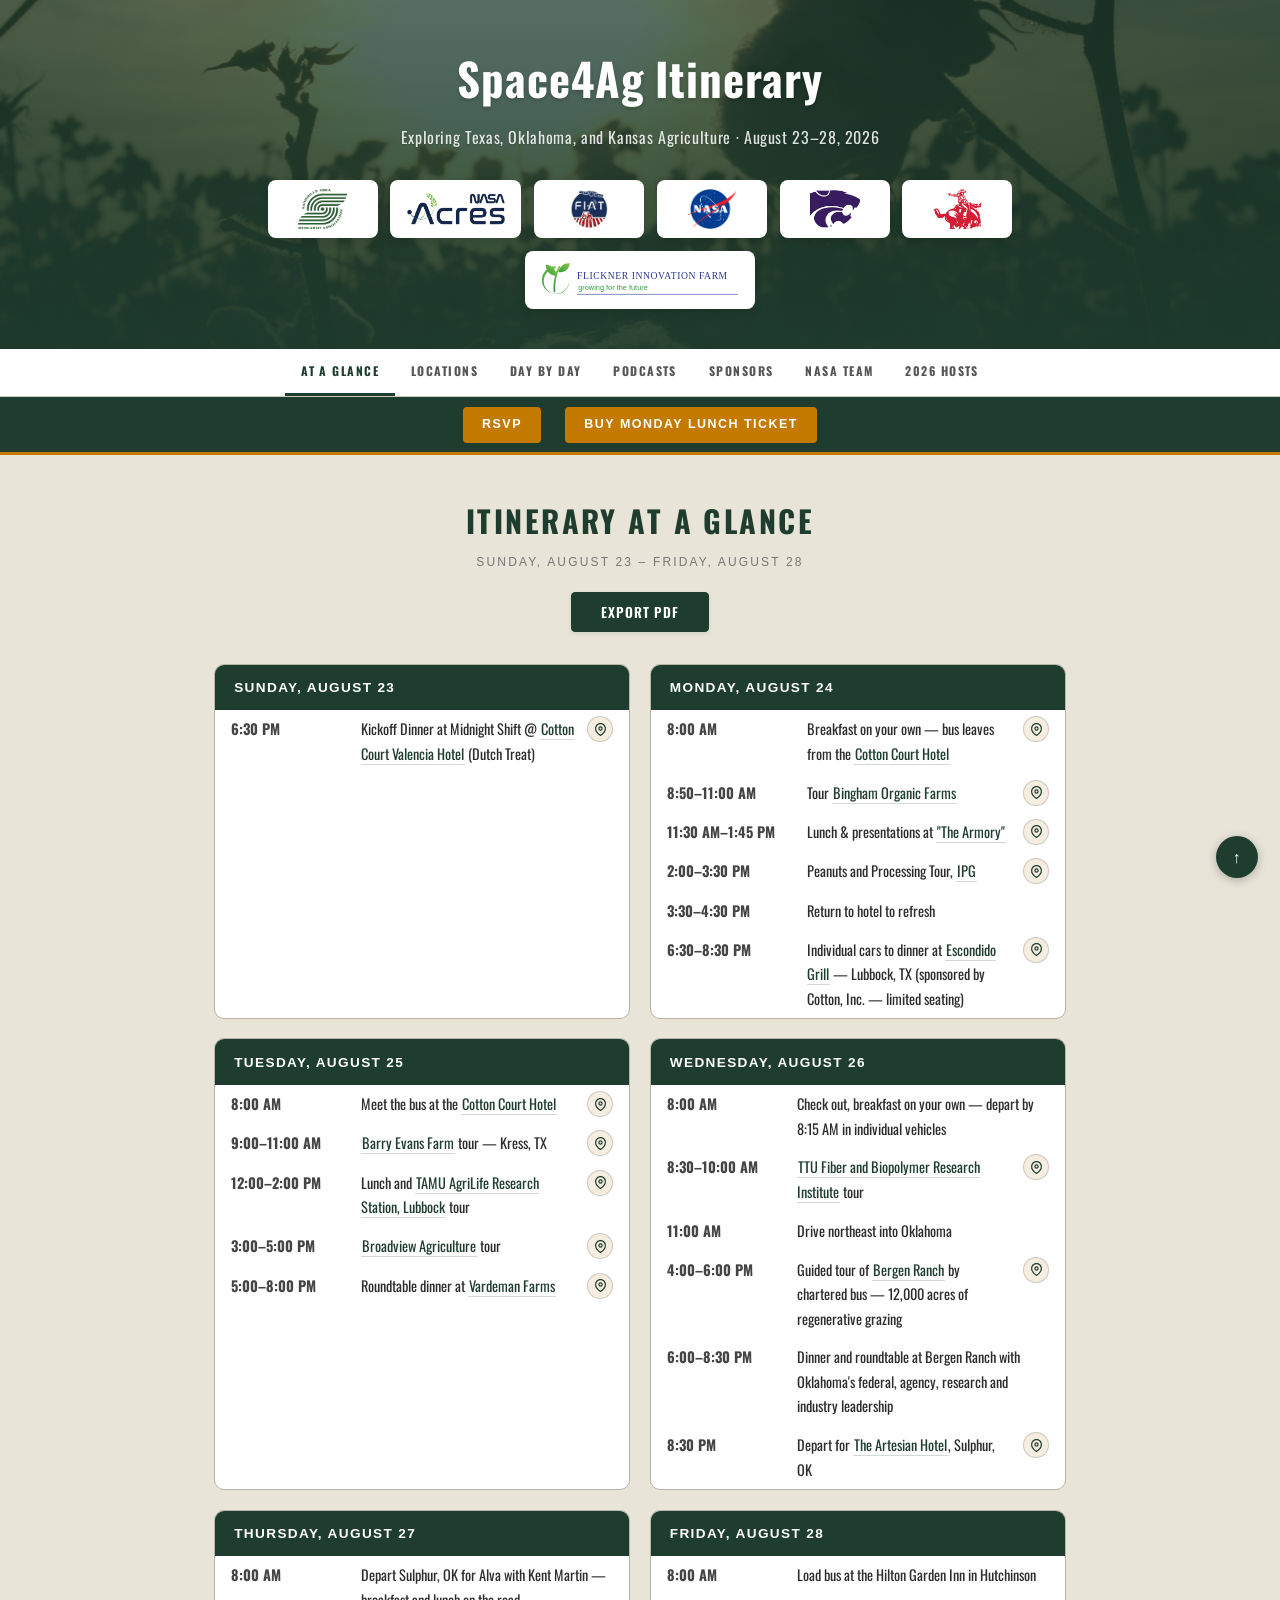
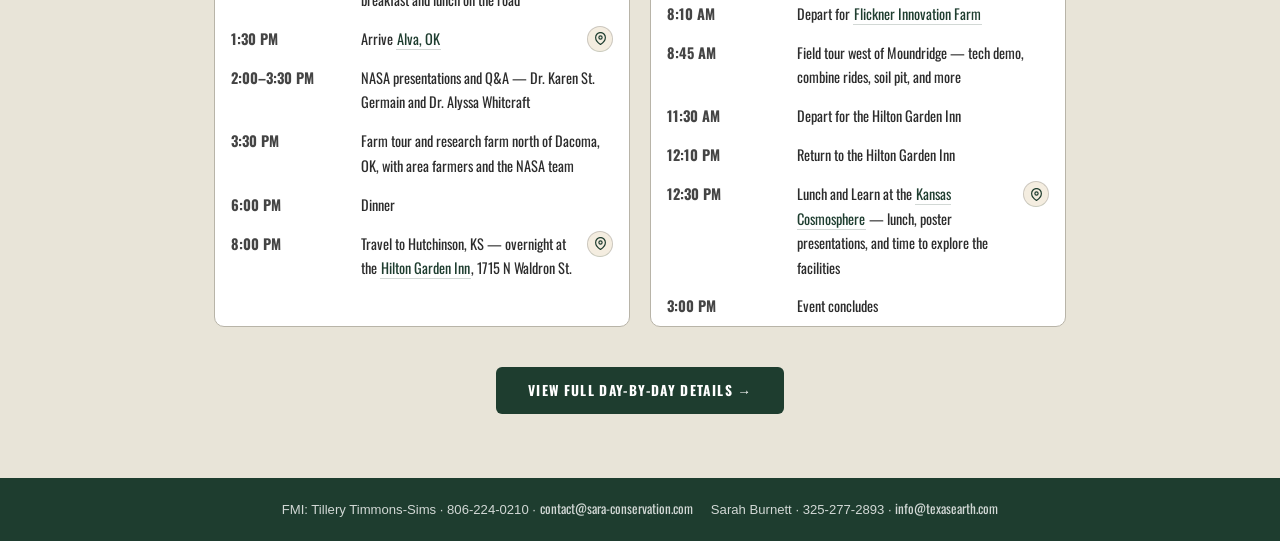
==== index.html @ c108e93b "commit" ====
<!DOCTYPE html>
<html lang="en">

<head>
  <meta charset="UTF-8" />
  <meta name="viewport" content="width=device-width, initial-scale=1.0" />
  <title>Space4Ag Itinerary — At a Glance</title>
  <meta name="description"
    content="Space4Ag Tour itinerary: exploring Texas, Oklahoma, and Kansas agriculture, August 23–28, 2026." />
  <link rel="stylesheet" href="styles.css" />
  <link rel="icon" type="image/png" href="images/sara_logo2.png" />
</head>

<body>

  <!-- ── Hero ── -->
  <header class="hero">
    <div class="hero-bg" style="background-image: url('images/cotton.jpg');"></div>
    <div class="hero-overlay"></div>
    <div class="hero-content">
      <h1>Space4Ag Itinerary</h1>
      <p class="subtitle">Exploring Texas, Oklahoma, and Kansas Agriculture &middot; August 23–28, 2026</p>


      <div class="hero-logos">
        <a href="https://www.sara-conservation.com/" target="_blank" rel="noopener" class="logo-box">
          <img src="images/image (1).jpeg" alt="SARA logo" />
        </a>
        <a href="https://nasaacres.org/" target="_blank" rel="noopener" class="logo-box">
          <img src="images/image.png" alt="NASA Acres logo" />
        </a>
        <a href="https://www.fiatag.org/" target="_blank" rel="noopener" class="logo-box">
          <img src="images/image (1).png" alt="FIAT logo" />
        </a>
        <a href="https://www.nasa.gov/" target="_blank" rel="noopener" class="logo-box">
          <img src="images/image.jpeg" alt="NASA logo" />
        </a>
        <a href="https://www.k-state.edu/" target="_blank" rel="noopener" class="logo-box">
          <img src="images/image (3).png" alt="Kansas State Wildcats logo" />
        </a>
        <a href="https://okstate.edu/" target="_blank" rel="noopener" class="logo-box">
          <img src="images/image (2).png" alt="Oklahoma State University logo" />
        </a>
        <a href="https://flicknerinnovationfarm.com/" target="_blank" rel="noopener" class="logo-box"
          style="max-width:230px;">
          <img src="images/image.svg" alt="Flickner Innovation Farm — growing for the future" />
        </a>
      </div>
    </div>
  </header>

  <!-- ── Nav ── -->
  <nav class="site-nav" id="top">
    <ul>
      <li><a href="index.html" class="active">At a Glance</a></li>
      <li><a href="locations.html">Locations</a></li>
      <li><a href="days.html">Day by Day</a></li>
      <li><a href="podcasts.html">Podcasts</a></li>
      <li><a href="sponsors.html">Sponsors</a></li>
      <li><a href="nasa-team.html">NASA Team</a></li>
      <li><a href="hosts.html">2026 Hosts</a></li>
    </ul>
  </nav>

  <!-- ── Action Bar ── -->
  <div class="action-bar">
    <a href="https://docs.google.com/forms/d/e/1FAIpQLSe5itWmT0LQndg-N52-pvVv6DXgyEpdDwo-rx11z_T50AZPBA/viewform" target="_blank" rel="noopener">RSVP</a>
    <a href="https://www.eventbrite.com/e/nasa-space4ag-ticket-for-lunch-tickets-1996177941960?aff=oddtdtcreator" target="_blank" rel="noopener">Buy Monday Lunch Ticket</a>
  </div>

  <!-- ── Main ── -->
  <main class="page-content">
    <div class="section-header">
      <h2>Itinerary at a Glance</h2>
      <p class="sub">Sunday, August 23 – Friday, August 28</p>
      <button class="pdf-btn">Export PDF</button>
    </div>
    <div id="print-view" aria-hidden="true"></div>
    <div class="glance-grid">

      <!-- Sunday -->
      <div class="day-card">
        <div class="day-header">Sunday, August 23</div>
        <table>
          <tr>
            <td>6:30 PM</td>
            <td>Kickoff Dinner at Midnight Shift @ <a
                href="https://maps.google.com/?q=Cotton+Court+Valencia+Hotel+Lubbock+TX" target="_blank"
                rel="noopener">Cotton Court Valencia Hotel</a> (Dutch Treat)</td>
          </tr>
        </table>
      </div>

      <!-- Monday -->
      <div class="day-card">
        <div class="day-header">Monday, August 24</div>
        <table>
          <tr>
            <td>8:00 AM</td>
            <td>Breakfast on your own — bus leaves from the <a
                href="https://maps.google.com/?q=Cotton+Court+Hotel+Lubbock+TX" target="_blank" rel="noopener">Cotton
                Court Hotel</a></td>
          </tr>
          <tr>
            <td>8:50–11:00 AM</td>
            <td>Tour <a href="https://maps.google.com/?q=645+FM-303+Meadow+TX+79345" target="_blank"
                rel="noopener">Bingham Organic Farms</a></td>
          </tr>
          <tr>
            <td>11:30 AM–1:45 PM</td>
            <td>Lunch &amp; presentations at <a href="https://maps.google.com/?q=101+Webb+Street+Brownfield+TX+79316"
                target="_blank" rel="noopener">"The Armory"</a></td>
          </tr>
          <tr>
            <td>2:00–3:30 PM</td>
            <td>Peanuts and Processing Tour, <a href="https://maps.google.com/?q=1995+County+Rd+290+Brownfield+TX+79316"
                target="_blank" rel="noopener">IPG</a></td>
          </tr>
          <tr>
            <td>3:30–4:30 PM</td>
            <td>Return to hotel to refresh</td>
          </tr>
          <tr>
            <td>6:30–8:30 PM</td>
            <td>Individual cars to dinner at <a
                href="https://maps.google.com/?q=Escondido+Grill+701+Regis+St+Lubbock+TX+79403" target="_blank"
                rel="noopener">Escondido Grill</a> — Lubbock, TX (sponsored by Cotton, Inc. — limited seating)</td>
          </tr>
        </table>
      </div>

      <!-- Tuesday -->
      <div class="day-card">
        <div class="day-header">Tuesday, August 25</div>
        <table>
          <tr>
            <td>8:00 AM</td>
            <td>Meet the bus at the <a href="https://maps.google.com/?q=Cotton+Court+Hotel+Lubbock+TX" target="_blank"
                rel="noopener">Cotton Court Hotel</a></td>
          </tr>
          <tr>
            <td>9:00–11:00 AM</td>
            <td><a href="https://maps.google.com/?q=7187+FM+145+Kress+TX+79052" target="_blank" rel="noopener">Barry
                Evans Farm</a> tour — Kress, TX</td>
          </tr>
          <tr>
            <td>12:00–2:00 PM</td>
            <td>Lunch and <a href="https://maps.google.com/?q=1102+East+FM+1294+Lubbock+TX" target="_blank"
                rel="noopener">TAMU AgriLife Research Station, Lubbock</a> tour</td>
          </tr>
          <tr>
            <td>3:00–5:00 PM</td>
            <td><a href="https://maps.google.com/?q=502+County+Road+L+Lamesa+TX+79331" target="_blank"
                rel="noopener">Broadview Agriculture</a> tour</td>
          </tr>
          <tr>
            <td>5:00–8:00 PM</td>
            <td>Roundtable dinner at <a href="https://maps.google.com/?q=3520+E+Woodrow+Road+Slaton+TX+79364"
                target="_blank" rel="noopener">Vardeman Farms</a></td>
          </tr>
        </table>
      </div>

      <!-- Wednesday -->
      <div class="day-card">
        <div class="day-header">Wednesday, August 26</div>
        <table>
          <tr>
            <td>8:00 AM</td>
            <td>Check out, breakfast on your own — depart by 8:15 AM in individual vehicles</td>
          </tr>
          <tr>
            <td>8:30–10:00 AM</td>
            <td><a href="https://maps.google.com/?q=1001+E+Texas+289+Loop+Frontage+Lubbock+TX+79403" target="_blank"
                rel="noopener">TTU Fiber and Biopolymer Research Institute</a> tour</td>
          </tr>
          <tr>
            <td>11:00 AM</td>
            <td>Drive northeast into Oklahoma</td>
          </tr>
          <tr>
            <td>4:00–6:00 PM</td>
            <td>Guided tour of <a href="https://maps.google.com/?q=Bergen+Ranch+Sulphur+Oklahoma" target="_blank"
                rel="noopener">Bergen Ranch</a> by chartered bus — 12,000 acres of regenerative grazing</td>
          </tr>
          <tr>
            <td>6:00–8:30 PM</td>
            <td>Dinner and roundtable at Bergen Ranch with Oklahoma's federal, agency, research and industry
              leadership</td>
          </tr>
          <tr>
            <td>8:30 PM</td>
            <td>Depart for <a href="https://maps.google.com/?q=1001+W+1st+St+Sulphur+OK+73086" target="_blank"
                rel="noopener">The Artesian Hotel</a>, Sulphur, OK</td>
          </tr>
        </table>
      </div>

      <!-- Thursday -->
      <div class="day-card">
        <div class="day-header">Thursday, August 27</div>
        <table>
          <tr>
            <td>8:00 AM</td>
            <td>Depart Sulphur, OK for Alva with Kent Martin — breakfast and lunch on the road</td>
          </tr>
          <tr>
            <td>1:30 PM</td>
            <td>Arrive <a href="https://maps.google.com/?q=Alva+OK" target="_blank" rel="noopener">Alva, OK</a></td>
          </tr>
          <tr>
            <td>2:00–3:30 PM</td>
            <td>NASA presentations and Q&A — Dr. Karen St. Germain and Dr. Alyssa Whitcraft</td>
          </tr>
          <tr>
            <td>3:30 PM</td>
            <td>Farm tour and research farm north of Dacoma, OK, with area farmers and the NASA team</td>
          </tr>
          <tr>
            <td>6:00 PM</td>
            <td>Dinner</td>
          </tr>
          <tr>
            <td>8:00 PM</td>
            <td>Travel to Hutchinson, KS — overnight at the <a
                href="https://maps.google.com/?q=1715+N+Waldron+Street+Hutchinson+Kansas+67502" target="_blank"
                rel="noopener">Hilton Garden Inn</a>, 1715 N Waldron St.</td>
          </tr>
        </table>
      </div>

      <!-- Friday -->
      <div class="day-card">
        <div class="day-header">Friday, August 28</div>
        <table>
          <tr>
            <td>8:00 AM</td>
            <td>Load bus at the Hilton Garden Inn in Hutchinson</td>
          </tr>
          <tr>
            <td>8:10 AM</td>
            <td>Depart for <a href="https://www.kcare.k-state.edu/water/flickner/" target="_blank"
                rel="noopener">Flickner Innovation Farm</a></td>
          </tr>
          <tr>
            <td>8:45 AM</td>
            <td>Field tour west of Moundridge — tech demo, combine rides, soil pit, and more</td>
          </tr>
          <tr>
            <td>11:30 AM</td>
            <td>Depart for the Hilton Garden Inn</td>
          </tr>
          <tr>
            <td>12:10 PM</td>
            <td>Return to the Hilton Garden Inn</td>
          </tr>
          <tr>
            <td>12:30 PM</td>
            <td>Lunch and Learn at the <a href="https://maps.google.com/?q=1100+N+Plum+St+Hutchinson+KS+67501"
                target="_blank" rel="noopener">Kansas Cosmosphere</a> — lunch, poster presentations, and time to
              explore the facilities</td>
          </tr>
          <tr>
            <td>3:00 PM</td>
            <td>Event concludes</td>
          </tr>
        </table>
      </div>

    </div><!-- /glance-grid -->

    <div style="text-align:center; margin-top:2.5rem;">
      <a href="days.html"
        style="display:inline-block;background:#1E3D2F;color:#fff;padding:0.75rem 2rem;border-radius:6px;text-decoration:none;font-family:'Helvetica Neue',Arial,sans-serif;font-weight:700;font-size:0.85rem;letter-spacing:0.1em;text-transform:uppercase;">
        View Full Day-by-Day Details &rarr;
      </a>
    </div>
  </main>

  <!-- ── Footer ── -->
  <footer class="site-footer">
    FMI: Tillery Timmons-Sims &middot; 806-224-0210 &middot;
    <a href="mailto:contact@sara-conservation.com">contact@sara-conservation.com</a>
    &nbsp;&nbsp;&nbsp;
    Sarah Burnett &middot; 325-277-2893 &middot;
    <a href="mailto:info@texasearth.com">info@texasearth.com</a>
  </footer>

  <a href="#" class="back-to-top" title="Back to top">&#8593;</a>

  <script src="calendar-pdf.js"></script>
</body>

</html>
---- styles.css ----
@import url('https://fonts.googleapis.com/css2?family=Oswald:wght@300;400;500;600;700&display=swap');

/* ── Reset & base ─────────────────────────────────────────── */
*,
*::before,
*::after {
  box-sizing: border-box;
  margin: 0;
  padding: 0;
}

html {
  scroll-behavior: smooth;
  font-size: 16px;
}

body,
h1,
h2,
h3,
h4,
h5,
h6,
table,
td,
th,
input,
button,
textarea,
a,
span {
  font-family: 'Oswald', sans-serif !important;
}

body {
  background: #e8e4d8;
  color: #2c2c2c;
  line-height: 1.7;
}

a {
  color: #1E3D2F;
  text-decoration: none;
}

a:hover {
  color: #2e6347;
}

main.page-content p a,
main.page-content td a,
main.page-content li a,
main.page-content blockquote a {
  border-bottom: 1.5px solid rgba(30, 61, 47, 0.2);
  transition: all 0.2s ease;
  padding: 0 1px;
}

main.page-content p a:hover,
main.page-content td a:hover,
main.page-content li a:hover,
main.page-content blockquote a:hover {
  color: #c47a00;
  border-bottom-color: #c47a00;
  background-color: rgba(196, 122, 0, 0.05);
  border-radius: 2px;
}

img {
  max-width: 100%;
  height: auto;
  display: block;
}

/* ── Top banner / hero ──────────────────────────────────────*/
.hero {
  position: relative;
  overflow: hidden;
  color: #fff;
  text-align: center;
  min-height: 320px;
  display: flex;
  flex-direction: column;
  justify-content: center;
  align-items: center;
  padding: 2.5rem 1rem;
}

.hero-bg {
  position: absolute;
  top: 0;
  left: 0;
  width: 100%;
  height: 100%;
  background-size: cover;
  background-position: center;
  z-index: 1;
  animation: kenburns 25s ease-in-out infinite alternate;
}

.hero-overlay {
  position: absolute;
  top: 0;
  left: 0;
  width: 100%;
  height: 100%;
  background: linear-gradient(to bottom, rgba(30, 61, 47, 0.75), rgba(30, 61, 47, 0.93));
  z-index: 2;
}

/* partner logos strip */
.hero-logos {
  display: flex;
  flex-wrap: wrap;
  justify-content: center;
  gap: 0.8rem;
  margin-top: 1.8rem;
  position: relative;
  z-index: 5;
  width: 100%;
}

.hero-logos .logo-box {
  background: #fff;
  border-radius: 8px;
  padding: 0.4rem 0.8rem;
  display: flex;
  align-items: center;
  justify-content: center;
  min-width: 110px;
  max-width: 180px;
  height: 58px;
  box-shadow: 0 4px 10px rgba(0, 0, 0, 0.12);
  transition: transform 0.22s cubic-bezier(0.25, 0.46, 0.45, 0.94), box-shadow 0.22s;
  cursor: pointer;
  text-decoration: none;
}

.hero-logos .logo-box:hover {
  transform: scale(1.04) translateY(-2.5px);
  box-shadow: 0 8px 18px rgba(0, 0, 0, 0.18);
}

.hero-logos .logo-box img {
  max-height: 40px;
  width: auto;
  object-fit: contain;
}

.hero-content {
  position: relative;
  z-index: 4;
  max-width: 800px;
  width: 100%;
}

.hero h1 {
  font-size: clamp(1.8rem, 4vw, 2.8rem);
  font-weight: 700;
  letter-spacing: 0.02em;
  margin-bottom: 0.5rem;
  text-shadow: 0 2px 4px rgba(0, 0, 0, 0.2);
}

.hero .subtitle {
  font-size: 1rem;
  opacity: 0.85;
  letter-spacing: 0.04em;
  text-shadow: 0 1px 2px rgba(0, 0, 0, 0.2);
}

@keyframes kenburns {
  0% {
    transform: scale(1);
  }

  100% {
    transform: scale(1.12);
  }
}

/* ── Sticky Navigation ──────────────────────────────────────*/
.site-nav {
  position: sticky;
  top: 0;
  z-index: 100;
  background: #fff;
  border-bottom: 1px solid #ccc8be;
  padding: 0 1rem;
}

.site-nav ul {
  list-style: none;
  display: flex;
  flex-wrap: wrap;
  justify-content: center;
  gap: 0;
}

.site-nav ul li a {
  display: block;
  padding: 0.75rem 1rem;
  text-decoration: none;
  font-family: 'Helvetica Neue', Arial, sans-serif;
  font-size: 0.75rem;
  font-weight: 700;
  letter-spacing: 0.12em;
  text-transform: uppercase;
  color: #555;
  transition: all 0.2s ease-in-out;
  border-bottom: 3px solid transparent;
}

.site-nav ul li a:hover,
.site-nav ul li a.active {
  color: #1E3D2F;
  border-bottom: 3px solid #1E3D2F;
}

/* ── Action bar (RSVP / Lunch ticket) ──────────────────────*/
.action-bar {
  background: #1E3D2F;
  display: flex;
  flex-wrap: wrap;
  justify-content: center;
  align-items: center;
  gap: 0.75rem 1.5rem;
  padding: 0.6rem 1rem;
  border-bottom: 3px solid #c47a00;
}

.action-bar a {
  display: inline-flex;
  align-items: center;
  gap: 0.4rem;
  background: #c47a00;
  color: #fff !important;
  text-decoration: none;
  font-family: 'Helvetica Neue', Arial, sans-serif !important;
  font-size: 0.78rem;
  font-weight: 700;
  letter-spacing: 0.12em;
  text-transform: uppercase;
  padding: 0.45rem 1.2rem;
  border-radius: 4px;
  transition: background 0.2s, transform 0.15s;
  white-space: nowrap;
}

.action-bar a:hover {
  background: #a56200;
  transform: translateY(-1px);
}

/* ── Page content wrapper ───────────────────────────────────*/
.page-content {
  max-width: 900px;
  margin: 0 auto;
  padding: 2.5rem 1.5rem 4rem;
}

/* ── Section headers ────────────────────────────────────────*/
.section-header {
  text-align: center;
  margin-bottom: 2rem;
}

.section-header h2 {
  font-family: 'Helvetica Neue', Arial, sans-serif;
  font-size: clamp(1.3rem, 3vw, 1.9rem);
  font-weight: 800;
  letter-spacing: 0.08em;
  text-transform: uppercase;
  color: #1E3D2F;
  margin-bottom: 0.35rem;
}

.section-header .sub {
  font-family: 'Helvetica Neue', Arial, sans-serif;
  font-size: 0.75rem;
  letter-spacing: 0.18em;
  text-transform: uppercase;
  color: #777;
}

/* ── Glance schedule cards ──────────────────────────────────*/
.glance-grid {
  display: grid;
  grid-template-columns: repeat(auto-fit, minmax(340px, 1fr));
  gap: 1.2rem;
}

.day-card {
  background: #fff;
  border: 1.5px solid #b8b4a8;
  border-radius: 10px;
  overflow: hidden;
}

.day-card .day-header {
  background: #1E3D2F;
  color: #fff;
  font-family: 'Helvetica Neue', Arial, sans-serif;
  font-weight: 700;
  font-size: 0.85rem;
  letter-spacing: 0.1em;
  text-transform: uppercase;
  padding: 0.7rem 1.2rem;
}

.day-card table {
  width: 100%;
  border-collapse: collapse;
  padding: 0.5rem;
}

.day-card table td {
  padding: 0.45rem 1rem;
  vertical-align: top;
  font-size: 0.9rem;
}

.day-card table td:first-child {
  white-space: nowrap;
  font-weight: 700;
  color: #444;
  width: 130px;
}

/* ── Day-by-day itinerary blocks ────────────────────────────*/
.day-block {
  background: #fff;
  border: 1.5px solid #b8b4a8;
  border-radius: 10px;
  padding: 1.8rem 2rem;
  margin-bottom: 2rem;
}

.day-block .day-label {
  font-family: 'Helvetica Neue', Arial, sans-serif;
  font-size: 0.7rem;
  letter-spacing: 0.18em;
  text-transform: uppercase;
  color: #1E3D2F;
  font-weight: 700;
  margin-bottom: 0.25rem;
}

.day-block h3 {
  font-size: 1.6rem;
  font-weight: 700;
  text-transform: uppercase;
  font-family: 'Helvetica Neue', Arial, sans-serif;
  margin-bottom: 1rem;
  color: #1a1a1a;
}

.day-block .day-intro {
  font-size: 0.9rem;
  color: #555;
  margin-bottom: 1rem;
  font-style: italic;
}

/* schedule table inside day block */
.schedule-table {
  width: 100%;
  border-collapse: collapse;
  margin-bottom: 1rem;
}

.schedule-table tr {
  border-bottom: 1px dashed #e2decb;
  transition: background-color 0.25s ease;
}

.schedule-table tr:last-child {
  border-bottom: none;
}

.schedule-table tr:hover {
  background-color: #fcfbfa;
}

.schedule-table td {
  padding: 0.65rem 0.8rem;
  vertical-align: top;
  font-size: 0.92rem;
}

.schedule-table td:first-child {
  white-space: nowrap;
  font-weight: 700;
  color: #1E3D2F;
  width: 150px;
  letter-spacing: 0.02em;
}

.schedule-desc-wrapper {
  display: flex;
  justify-content: space-between;
  align-items: flex-start;
  gap: 0.75rem;
  width: 100%;
}

.schedule-desc-content {
  flex-grow: 1;
}

.schedule-desc-actions {
  display: flex;
  gap: 0.4rem;
  align-items: center;
  flex-shrink: 0;
}

.add-to-calendar-btn,
.map-btn {
  display: inline-flex;
  align-items: center;
  justify-content: center;
  width: 26px;
  height: 26px;
  border-radius: 50%;
  background: #f4ede0;
  color: #1E3D2F;
  border: 1px solid #ccc7be;
  text-decoration: none;
  transition: all 0.2s cubic-bezier(0.4, 0, 0.2, 1);
  flex-shrink: 0;
  margin-top: -1px;
}

.add-to-calendar-btn:hover,
.map-btn:hover {
  background: #1E3D2F;
  color: #fff;
  border-color: #1E3D2F;
  transform: translateY(-1.5px);
  box-shadow: 0 3px 6px rgba(30, 61, 47, 0.15);
}

.hosts-line {
  font-family: 'Helvetica Neue', Arial, sans-serif;
  font-size: 0.7rem;
  font-weight: 700;
  letter-spacing: 0.14em;
  text-transform: uppercase;
  color: #1E3D2F;
  margin: 0.8rem 0;
}

/* blockquote */
.day-quote {
  border-left: 4px solid #b8b4a8;
  background: #f3f0e8;
  border-radius: 0 8px 8px 0;
  padding: 1rem 1.4rem;
  margin: 1.2rem 0;
  font-style: italic;
  font-size: 0.9rem;
  color: #444;
}

.day-quote .attr {
  margin-top: 0.5rem;
  font-style: normal;
  font-weight: 700;
  color: #1E3D2F;
}

/* logo row inside day blocks */
.logo-row {
  display: none;
  flex-wrap: wrap;
  gap: 0.8rem;
  margin: 1rem 0;
  justify-content: center;
}

.logo-row .logo-pill {
  background: #fff;
  border: 1.5px solid #b8b4a8;
  border-radius: 8px;
  padding: 0.5rem 1rem;
  display: flex;
  align-items: center;
  justify-content: center;
  min-width: 90px;
  max-width: 170px;
  height: 60px;
}

.logo-row .logo-pill img {
  max-height: 42px;
  max-width: 140px;
  object-fit: contain;
}

/* photo grid inside day blocks — Masonry Column Layout */
.photo-grid {
  column-count: 3;
  column-gap: 0.8rem;
  width: 100%;
  margin-top: 1.2rem;
}

.photo-grid img {
  display: block;
  width: 100%;
  height: auto;
  margin-bottom: 0.8rem;
  border-radius: 12px;
  break-inside: avoid;
  transition: transform 0.22s cubic-bezier(0.25, 0.46, 0.45, 0.94), box-shadow 0.22s;
  cursor: zoom-in;
}

.photo-grid img:hover {
  transform: scale(1.03) translateY(-1px);
  box-shadow: 0 6px 16px rgba(0, 0, 0, 0.12);
}

@media (max-width: 768px) {
  .photo-grid {
    column-count: 2;
  }
}

@media (max-width: 480px) {
  .photo-grid {
    column-count: 1;
  }
}

/* info box */
.info-box {
  background: #1E3D2F;
  color: #fff;
  border-radius: 10px;
  padding: 1.4rem 1.8rem;
  margin: 1.2rem 0;
}

.info-box h4 {
  font-family: 'Helvetica Neue', Arial, sans-serif;
  font-size: 0.85rem;
  letter-spacing: 0.12em;
  text-transform: uppercase;
  margin-bottom: 0.7rem;
}

.info-box ul {
  margin-left: 1.2rem;
  font-size: 0.9rem;
  line-height: 1.8;
}

/* stat block */
.stat-block {
  background: #f3f0e8;
  border-radius: 10px;
  padding: 1.2rem 1.8rem;
  display: inline-block;
  text-align: center;
  margin: 0.5rem;
}

.stat-block .stat-num {
  font-size: 2.5rem;
  font-weight: 800;
  color: #1E3D2F;
  line-height: 1.1;
}

.stat-block .stat-label {
  font-size: 0.8rem;
  color: #555;
  margin-top: 0.2rem;
}

/* ── Locations page ─────────────────────────────────────────*/
.locations-grid {
  display: grid;
  grid-template-columns: repeat(auto-fit, minmax(300px, 1fr));
  gap: 1.5rem;
}

.locations-group {
  background: #fff;
  border: 1.5px solid #b8b4a8;
  border-radius: 10px;
  padding: 1.6rem 1.8rem;
  box-shadow: 0 1px 3px rgba(0, 0, 0, 0.05);
}

.locations-group h3 {
  font-family: 'Helvetica Neue', Arial, sans-serif;
  font-size: 0.82rem;
  font-weight: 800;
  letter-spacing: 0.14em;
  text-transform: uppercase;
  color: #1E3D2F;
  margin-bottom: 1rem;
  padding-bottom: 0.3rem;
  border-bottom: 1.5px solid #b8b4a8;
}

.locations-group ul {
  list-style: none;
  font-size: 0.9rem;
  padding: 0;
  margin: 0;
}

.locations-group ul li {
  display: flex;
  align-items: flex-start;
  margin-bottom: 0.75rem;
  line-height: 1.5;
}

.locations-group ul li:last-child {
  margin-bottom: 0;
}

.locations-group ul li::before {
  content: '•';
  color: #1E3D2F;
  margin-right: 0.6rem;
  margin-top: 0.1rem;
  flex-shrink: 0;
}

.location-item-actions {
  display: flex;
  align-items: center;
  gap: 0.5rem;
  flex-shrink: 0;
}

.book-btn {
  display: inline-flex;
  align-items: center;
  justify-content: center;
  background: #f4ede0;
  color: #1E3D2F !important;
  border: 1px solid #ccc7be !important;
  text-decoration: none;
  font-family: 'Helvetica Neue', Arial, sans-serif !important;
  font-size: 0.62rem;
  font-weight: 700;
  letter-spacing: 0.1em;
  text-transform: uppercase;
  padding: 0 0.85rem;
  border-radius: 13px;
  transition: all 0.2s cubic-bezier(0.4, 0, 0.2, 1);
  height: 26px;
  box-sizing: border-box;
  border-bottom: none !important;
}

.book-btn:hover {
  background: #1E3D2F !important;
  color: #fff !important;
  border-color: #1E3D2F !important;
  transform: translateY(-1px);
  box-shadow: 0 3px 6px rgba(30, 61, 47, 0.15);
}

/* ── Podcast / Sponsor cards ────────────────────────────────*/
.card-grid {
  display: grid;
  grid-template-columns: repeat(auto-fill, minmax(155px, 1fr));
  gap: 1rem;
  justify-items: center;
}

.card-item {
  background: #fff;
  border: 1.5px solid #b8b4a8;
  border-radius: 10px;
  padding: 1rem;
  display: flex;
  flex-direction: column;
  align-items: center;
  gap: 0.7rem;
  text-align: center;
  width: 100%;
  transition: box-shadow 0.2s;
}

.card-item:hover {
  box-shadow: 0 4px 16px rgba(0, 0, 0, 0.10);
}

.card-item img {
  height: 70px;
  object-fit: contain;
}

.card-item span {
  font-size: 0.82rem;
  font-weight: 600;
  color: #1E3D2F;
  line-height: 1.3;
}

/* ── Podcast list improvements ──────────────────────────────*/
.podcast-list {
  display: flex;
  flex-direction: column;
  gap: 1.5rem;
}

.podcast-item {
  background: #fff;
  border: 1.5px solid #b8b4a8;
  border-radius: 10px;
  padding: 1.4rem 1.6rem;
  display: flex;
  gap: 1.6rem;
  align-items: center;
  transition: transform 0.2s cubic-bezier(0.4, 0, 0.2, 1), box-shadow 0.2s cubic-bezier(0.4, 0, 0.2, 1);
  text-decoration: none !important;
  color: inherit !important;
  border-bottom: none !important;
}

.podcast-item:hover {
  transform: translateY(-2px);
  box-shadow: 0 6px 16px rgba(0, 0, 0, 0.08);
  background-color: #fff !important;
}

.podcast-logo {
  flex-shrink: 0;
  width: 100px;
  height: 100px;
  border-radius: 8px;
  overflow: hidden;
  box-shadow: 0 4px 8px rgba(0, 0, 0, 0.08);
  border: 1px solid #e2decb;
}

.podcast-logo img {
  width: 100%;
  height: 100%;
  object-fit: cover;
}

.podcast-info {
  flex-grow: 1;
}

.podcast-info h3 {
  font-size: 1.1rem;
  font-weight: 700;
  color: #1E3D2F;
  margin-bottom: 0.35rem;
  margin-top: 0;
  transition: color 0.2s;
}

.podcast-item:hover .podcast-info h3 {
  color: #c47a00;
}

.podcast-info p {
  font-size: 0.88rem;
  color: #555;
  line-height: 1.45;
  margin-bottom: 0.75rem;
  margin-top: 0;
}

.listen-link {
  display: inline-flex;
  align-items: center;
  gap: 0.4rem;
  font-size: 0.7rem;
  font-weight: 700;
  text-transform: uppercase;
  color: #c47a00;
  letter-spacing: 0.08em;
  transition: color 0.2s;
}

.listen-link svg {
  transition: transform 0.2s cubic-bezier(0.4, 0, 0.2, 1);
}

.podcast-item:hover .listen-link svg {
  transform: translateX(3px);
}

@media (max-width: 600px) {
  .podcast-item {
    flex-direction: column;
    align-items: flex-start;
    gap: 1.2rem;
    padding: 1.2rem;
  }

  .podcast-logo {
    width: 80px;
    height: 80px;
  }
}

/* ── Sponsor list improvements ──────────────────────────────*/
.sponsor-list {
  display: flex;
  flex-direction: column;
  gap: 1.5rem;
}

.sponsor-item-card {
  background: #fff;
  border: 1.5px solid #b8b4a8;
  border-radius: 10px;
  padding: 1.4rem 1.6rem;
  display: flex;
  gap: 1.6rem;
  align-items: center;
  transition: transform 0.2s cubic-bezier(0.4, 0, 0.2, 1), box-shadow 0.2s cubic-bezier(0.4, 0, 0.2, 1);
  text-decoration: none !important;
  color: inherit !important;
  border-bottom: none !important;
}

.sponsor-item-card:hover {
  transform: translateY(-2px);
  box-shadow: 0 6px 16px rgba(0, 0, 0, 0.08);
  background-color: #fff !important;
}

.sponsor-logo-box {
  flex-shrink: 0;
  width: 130px;
  height: 90px;
  border-radius: 6px;
  overflow: hidden;
  box-shadow: 0 4px 8px rgba(0, 0, 0, 0.06);
  border: 1px solid #e2decb;
  background: #fff;
  display: flex;
  align-items: center;
  justify-content: center;
  padding: 6px;
}

.sponsor-logo-box img {
  max-width: 100%;
  max-height: 100%;
  object-fit: contain;
}

.sponsor-info-box {
  flex-grow: 1;
}

.sponsor-info-box h3 {
  font-size: 1.1rem;
  font-weight: 700;
  color: #1E3D2F;
  margin-bottom: 0.35rem;
  margin-top: 0;
  transition: color 0.2s;
}

.sponsor-item-card:hover .sponsor-info-box h3 {
  color: #c47a00;
}

.sponsor-info-box p {
  font-size: 0.88rem;
  color: #555;
  line-height: 1.45;
  margin-bottom: 0.75rem;
  margin-top: 0;
}

.sponsor-link-btn {
  display: inline-flex;
  align-items: center;
  gap: 0.4rem;
  font-size: 0.7rem;
  font-weight: 700;
  text-transform: uppercase;
  color: #c47a00;
  letter-spacing: 0.08em;
  transition: color 0.2s;
}

.sponsor-link-btn svg {
  transition: transform 0.2s cubic-bezier(0.4, 0, 0.2, 1);
}

.sponsor-item-card:hover .sponsor-link-btn svg {
  transform: translateX(3px);
}

@media (max-width: 600px) {
  .sponsor-item-card {
    flex-direction: column;
    align-items: flex-start;
    gap: 1.2rem;
    padding: 1.2rem;
  }

  .sponsor-logo-box {
    width: 120px;
    height: 80px;
  }
}

/* sponsor grid (slightly larger) */
.sponsor-grid {
  display: grid;
  grid-template-columns: repeat(auto-fill, minmax(170px, 1fr));
  gap: 1rem;
}

.sponsor-item {
  background: #fff;
  border: 1.5px solid #b8b4a8;
  border-radius: 10px;
  padding: 1.2rem;
  display: flex;
  align-items: center;
  justify-content: center;
  height: 90px;
  transition: box-shadow 0.2s;
}

.sponsor-item:hover {
  box-shadow: 0 4px 16px rgba(0, 0, 0, 0.10);
}

.sponsor-item img {
  max-height: 60px;
  max-width: 140px;
  object-fit: contain;
}

/* ── Bio cards (NASA Team / Hosts) ──────────────────────────*/
.bio-card {
  background: #fff;
  border: 1.5px solid #b8b4a8;
  border-radius: 10px;
  padding: 1.6rem 2rem;
  margin-bottom: 1.4rem;
  display: flex;
  gap: 1.4rem;
  align-items: flex-start;
}

.bio-card .bio-avatar {
  flex-shrink: 0;
  width: 80px;
  height: 80px;
  border-radius: 50%;
  overflow: hidden;
  background: #d8d4c8;
}

.bio-card .bio-avatar img {
  width: 100%;
  height: 100%;
  object-fit: cover;
}

.bio-card .bio-text h3 {
  font-size: 1.15rem;
  font-weight: 700;
  color: #1a1a1a;
  margin-bottom: 0.2rem;
}

.bio-card .bio-text .bio-role {
  font-family: 'Helvetica Neue', Arial, sans-serif;
  font-size: 0.72rem;
  font-weight: 700;
  letter-spacing: 0.12em;
  text-transform: uppercase;
  color: #1E3D2F;
  margin-bottom: 0.7rem;
}

.bio-card .bio-text p {
  font-size: 0.9rem;
  color: #333;
  margin-bottom: 0.6rem;
}

.bio-card .bio-text p:last-child {
  margin-bottom: 0;
}

/* host region divider */
.region-label {
  font-family: 'Helvetica Neue', Arial, sans-serif;
  font-size: 0.8rem;
  font-weight: 700;
  letter-spacing: 0.2em;
  text-transform: uppercase;
  color: #1E3D2F;
  text-align: center;
  margin: 2rem 0 1rem;
  padding: 0.4rem;
  border-top: 1.5px solid #b8b4a8;
  border-bottom: 1.5px solid #b8b4a8;
}

/* ── Footer ─────────────────────────────────────────────────*/
.site-footer {
  background: #1E3D2F;
  color: rgba(255, 255, 255, 0.8);
  text-align: center;
  font-family: 'Helvetica Neue', Arial, sans-serif;
  font-size: 0.82rem;
  padding: 1.2rem 1rem;
}

.site-footer a {
  color: rgba(255, 255, 255, 0.8);
}

.site-footer a:hover {
  color: #fff;
}

/* ── Back-to-top ────────────────────────────────────────────*/
.back-to-top {
  position: fixed;
  bottom: 1.4rem;
  right: 1.4rem;
  background: #1E3D2F;
  color: #fff;
  border: none;
  border-radius: 50%;
  width: 42px;
  height: 42px;
  font-size: 1rem;
  cursor: pointer;
  display: flex;
  align-items: center;
  justify-content: center;
  box-shadow: 0 2px 10px rgba(0, 0, 0, 0.25);
  text-decoration: none;
  transition: background 0.2s;
}

.back-to-top:hover {
  background: #2e6347;
}

/* ── Responsive ─────────────────────────────────────────────*/
@media (max-width: 600px) {
  .bio-card {
    flex-direction: column;
  }

  .day-card table td:first-child {
    width: 90px;
  }

  .schedule-table td:first-child {
    width: 100px;
  }

  .glance-grid {
    grid-template-columns: 1fr;
  }
}

/* ── Image Carousels ────────────────────────────────────────*/
.carousel-container {
  position: relative;
  overflow: hidden;
  width: 100%;
  max-width: 640px;
  height: 380px;
  margin: 1.2rem auto 0;
  border: 1.5px solid #b8b4a8;
  border-radius: 10px;
  background: #f3f0e8;
  box-shadow: 0 4px 12px rgba(0, 0, 0, 0.06);
}

.carousel-track {
  display: flex;
  height: 100%;
  width: 100%;
  transition: transform 0.45s cubic-bezier(0.25, 0.46, 0.45, 0.94);
}

.carousel-slide {
  flex-shrink: 0;
  width: 100%;
  height: 100%;
  display: flex;
  align-items: center;
  justify-content: center;
}

.carousel-slide img {
  width: 100%;
  height: 100%;
  object-fit: cover;
  display: block;
}

.carousel-control {
  position: absolute;
  top: 50%;
  transform: translateY(-50%);
  background: rgba(30, 61, 47, 0.75);
  color: #fff;
  border: none;
  border-radius: 50%;
  width: 40px;
  height: 40px;
  font-size: 1rem;
  cursor: pointer;
  z-index: 10;
  display: flex;
  align-items: center;
  justify-content: center;
  transition: background 0.2s, transform 0.15s;
  outline: none;
}

.carousel-control:hover {
  background: rgba(30, 61, 47, 0.95);
  transform: translateY(-50%) scale(1.05);
}

.carousel-control.prev {
  left: 12px;
}

.carousel-control.next {
  right: 12px;
}

.carousel-dots {
  position: absolute;
  bottom: 15px;
  left: 50%;
  transform: translateX(-50%);
  display: flex;
  gap: 8px;
  z-index: 10;
}

.carousel-dot {
  width: 9px;
  height: 9px;
  border-radius: 50%;
  background: rgba(255, 255, 255, 0.45);
  cursor: pointer;
  transition: background 0.2s, transform 0.15s;
}

.carousel-dot:hover,
.carousel-dot.active {
  background: #fff;
  transform: scale(1.15);
}

@media (max-width: 640px) {
  .carousel-container {
    height: 260px;
  }
}

/* ── Lightbox Gallery Modal ─────────────────────────────────*/
.lightbox-modal {
  display: none;
  position: fixed;
  z-index: 2000;
  left: 0;
  top: 0;
  width: 100%;
  height: 100%;
  overflow: hidden;
  background-color: rgba(15, 30, 23, 0.96);
  /* Darker version of primary theme color */
  align-items: center;
  justify-content: center;
  user-select: none;
}

.lightbox-img-wrap {
  position: relative;
  max-width: 85%;
  max-height: 80%;
  display: flex;
  flex-direction: column;
  align-items: center;
}

.lightbox-content {
  display: block;
  max-width: 100%;
  max-height: 80vh;
  object-fit: contain;
  border-radius: 8px;
  box-shadow: 0 10px 40px rgba(0, 0, 0, 0.6);
  animation: zoom 0.25s ease-out;
}

@keyframes zoom {
  from {
    transform: scale(0.92);
    opacity: 0;
  }

  to {
    transform: scale(1);
    opacity: 1;
  }
}

.lightbox-close {
  position: absolute;
  top: 25px;
  right: 35px;
  color: rgba(255, 255, 255, 0.7);
  font-size: 40px;
  font-weight: 300;
  cursor: pointer;
  transition: color 0.2s;
  z-index: 2100;
}

.lightbox-close:hover {
  color: #fff;
}

.lightbox-btn {
  position: absolute;
  top: 50%;
  transform: translateY(-50%);
  background: none;
  border: none;
  color: rgba(255, 255, 255, 0.7);
  font-size: 3rem;
  padding: 20px;
  cursor: pointer;
  transition: color 0.2s, transform 0.15s;
  z-index: 2100;
  outline: none;
}

.lightbox-btn:hover {
  color: #fff;
  transform: translateY(-50%) scale(1.1);
}

.lightbox-btn.prev {
  left: 20px;
}

.lightbox-btn.next {
  right: 20px;
}

.lightbox-caption {
  margin-top: 15px;
  color: #e8e4d8;
  font-family: Georgia, serif;
  font-size: 1rem;
  text-align: center;
  max-width: 600px;
  text-shadow: 0 2px 4px rgba(0, 0, 0, 0.5);
}

@media (max-width: 768px) {
  .lightbox-btn {
    font-size: 2.2rem;
    padding: 10px;
  }

  .lightbox-btn.prev {
    left: 5px;
  }

  .lightbox-btn.next {
    right: 5px;
  }

  .lightbox-close {
    top: 15px;
    right: 20px;
    font-size: 35px;
  }
}

/* ── Mobile Optimization & Print Queries ────────────────────*/
@media (max-width: 600px) {
  .site-nav {
    overflow-x: auto;
    -webkit-overflow-scrolling: touch;
    padding: 0;
  }

  .site-nav ul {
    flex-wrap: nowrap;
    justify-content: flex-start;
  }

  .site-nav ul li {
    flex-shrink: 0;
  }

  .day-card table td,
  .schedule-table td {
    display: block;
    width: 100% !important;
    padding: 0.25rem 0.6rem;
  }

  .day-card table td:first-child,
  .schedule-table td:first-child {
    font-weight: 700;
    margin-top: 0.5rem;
    color: #1E3D2F;
  }
}

#print-view {
  display: none;
}

@media print {

  header.hero,
  nav.site-nav,
  .action-bar,
  .back-to-top,
  footer.site-footer {
    display: none !important;
  }

  /* Inside main, hide everything except the generated print view */
  body.pdf-export-mode main.page-content>*:not(#print-view) {
    display: none !important;
  }

  body.pdf-export-mode main.page-content {
    display: block !important;
    margin-top: 0 !important;
    padding-top: 0 !important;
  }

  body.pdf-export-mode #print-view {
    display: block !important;
    font-family: Georgia, serif;
    color: #222;
    font-size: 10.5pt;
    line-height: 1.45;
    margin-top: 0 !important;
    padding-top: 0.2in !important;
  }

  /* Hide site chrome entirely */
  body.pdf-export-mode>header,
  body.pdf-export-mode>nav,
  body.pdf-export-mode>.action-bar,
  body.pdf-export-mode>footer,
  body.pdf-export-mode>.back-to-top {
    display: none !important;
  }

  /* Inside main, hide everything except the generated print view */
  body.pdf-export-mode main.page-content>*:not(#print-view) {
    display: none !important;
  }

  body.pdf-export-mode main.page-content {
    display: block !important;
  }

  body.pdf-export-mode #print-view {
    display: block !important;
    font-family: Georgia, serif;
    color: #222;
    font-size: 10.5pt;
    line-height: 1.45;
  }

  .print-day {
    /* no more page-break-before:always forcing a fresh page per day —
       optional: keep it if you like one-day-per-page, see note below */
    page-break-inside: auto;
    /* allow it to split if it must */
    border: none;
    /* remove the boxed-card look */
    border-radius: 0;
    padding: 0;
    margin-bottom: 0.35in;
  }

  .print-day h2 {
    font-size: 14pt;
    border-bottom: 1.5px solid #1E3D2F;
    padding-bottom: 0.08in;
    margin-bottom: 0.15in;
    page-break-after: avoid;
    /* heading never gets orphaned at bottom of a page */
  }

  .print-table tr {
    page-break-inside: avoid;
    /* a single time/description row never splits mid-row */
  }

  .print-infobox {
    page-break-inside: avoid;
    /* fact boxes still avoid splitting, they're short enough */
    border: 0.5px solid #ccc;
    border-radius: 4px;
    padding: 0.12in 0.16in;
    margin-top: 0.15in;
    background: none !important;
    color: #222 !important;
  }

  body.days-page img {
    display: none !important;
  }

  body.days-page .three-m-box {
    display: none !important;
  }

  body.days-page .ok-facts-box {
    display: none !important;
  }

  body.days-page .cedar-box {
    display: none !important;
  }

  /* ...rest of the #print-view rules from before (h1, .print-day, .print-table, etc.) stay unchanged... */
}

/* ── PDF Export Button ──────────────────────────────────────*/
.pdf-btn {
  margin-top: 1.2rem;
  background: #1E3D2F;
  color: #fff;
  border: 1px solid #1E3D2F;
  padding: 0.55rem 1.8rem;
  font-weight: 600;
  font-size: 0.85rem;
  letter-spacing: 0.08em;
  text-transform: uppercase;
  border-radius: 4px;
  cursor: pointer;
  transition: all 0.2s cubic-bezier(0.4, 0, 0.2, 1);
  box-shadow: 0 2px 4px rgba(30, 61, 47, 0.1);
}

.pdf-btn:hover {
  background: #c47a00;
  border-color: #c47a00;
  transform: translateY(-1.5px);
  box-shadow: 0 4px 8px rgba(196, 122, 0, 0.2);
}
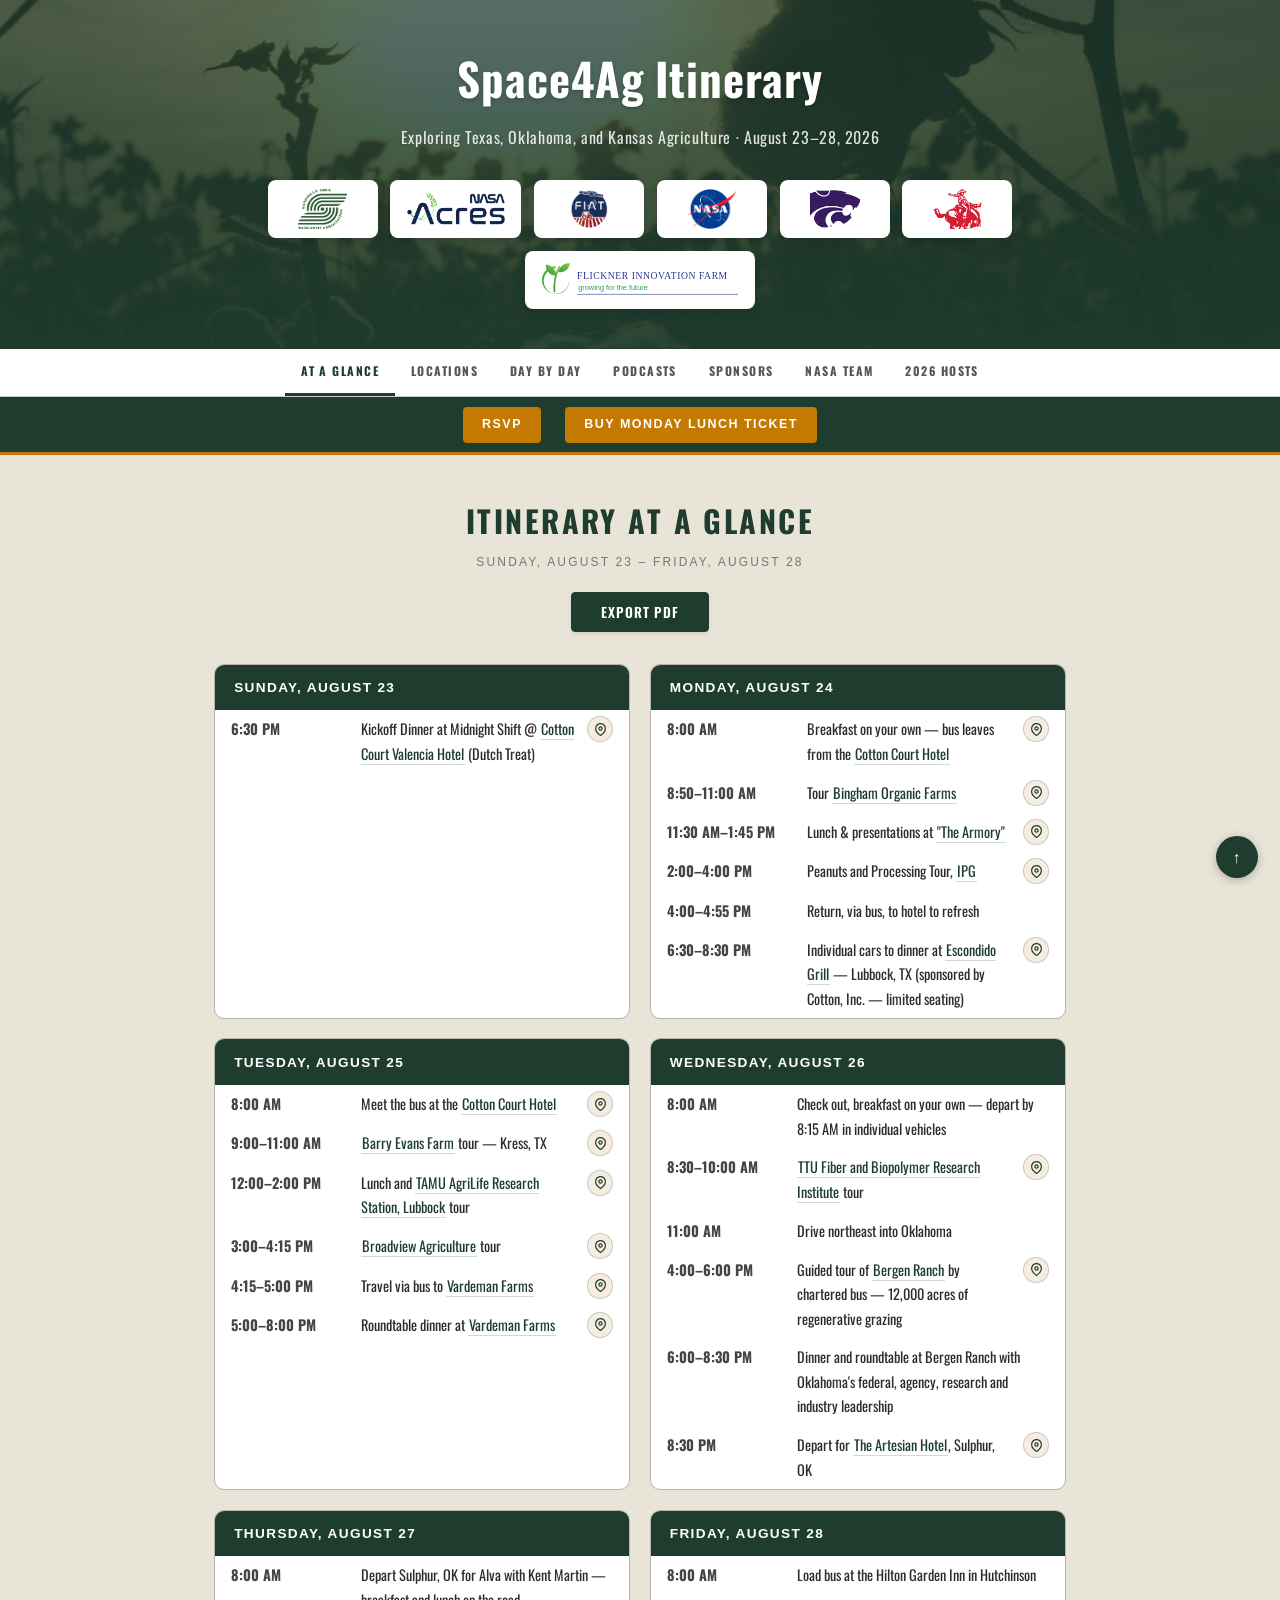
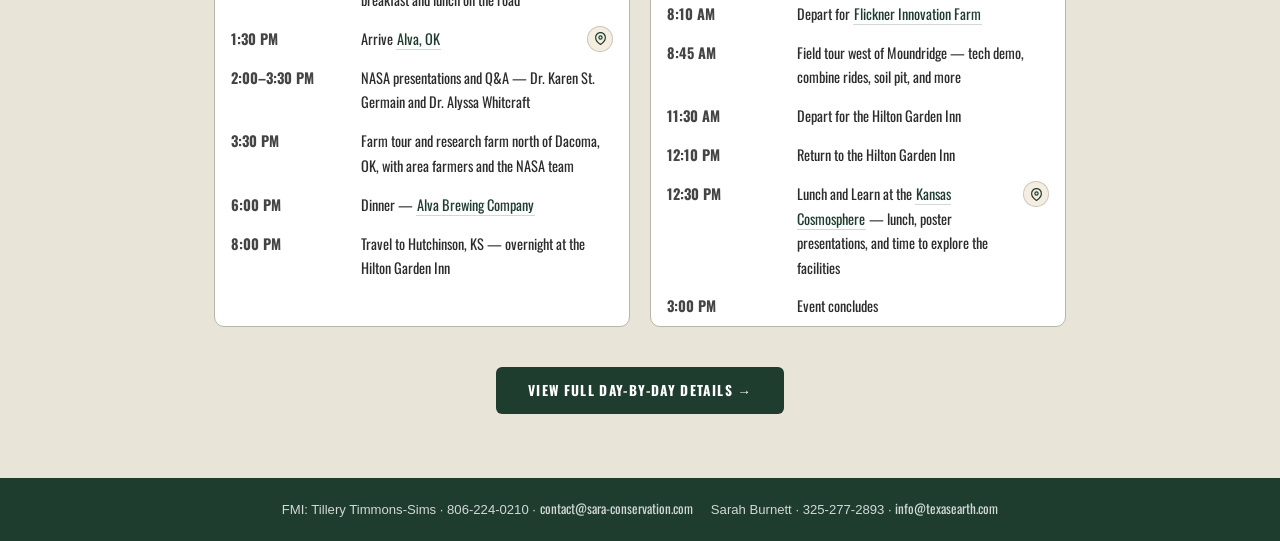
==== commit bd83a75b: "Commit" ====
--- a/index.html
+++ b/index.html
@@ -112,13 +112,13 @@
                 target="_blank" rel="noopener">"The Armory"</a></td>
           </tr>
           <tr>
-            <td>2:00–3:30 PM</td>
+            <td>2:00–4:00 PM</td>
             <td>Peanuts and Processing Tour, <a href="https://maps.google.com/?q=1995+County+Rd+290+Brownfield+TX+79316"
                 target="_blank" rel="noopener">IPG</a></td>
           </tr>
           <tr>
-            <td>3:30–4:30 PM</td>
-            <td>Return to hotel to refresh</td>
+            <td>4:00–4:55 PM</td>
+            <td>Return, via bus, to hotel to refresh</td>
           </tr>
           <tr>
             <td>6:30–8:30 PM</td>
@@ -149,9 +149,14 @@
                 rel="noopener">TAMU AgriLife Research Station, Lubbock</a> tour</td>
           </tr>
           <tr>
-            <td>3:00–5:00 PM</td>
+            <td>3:00–4:15 PM</td>
             <td><a href="https://maps.google.com/?q=502+County+Road+L+Lamesa+TX+79331" target="_blank"
                 rel="noopener">Broadview Agriculture</a> tour</td>
+          </tr>
+          <tr>
+            <td>4:15–5:00 PM</td>
+            <td>Travel via bus to <a href="https://maps.google.com/?q=3520+E+Woodrow+Road+Slaton+TX+79364"
+                target="_blank" rel="noopener">Vardeman Farms</a></td>
           </tr>
           <tr>
             <td>5:00–8:00 PM</td>
@@ -218,13 +223,12 @@
           </tr>
           <tr>
             <td>6:00 PM</td>
-            <td>Dinner</td>
+            <td>Dinner — <a href="https://alvabeerco.com/food/" target="_blank" rel="noopener">Alva Brewing
+                Company</a></td>
           </tr>
           <tr>
             <td>8:00 PM</td>
-            <td>Travel to Hutchinson, KS — overnight at the <a
-                href="https://maps.google.com/?q=1715+N+Waldron+Street+Hutchinson+Kansas+67502" target="_blank"
-                rel="noopener">Hilton Garden Inn</a>, 1715 N Waldron St.</td>
+            <td>Travel to Hutchinson, KS — overnight at the Hilton Garden Inn</td>
           </tr>
         </table>
       </div>
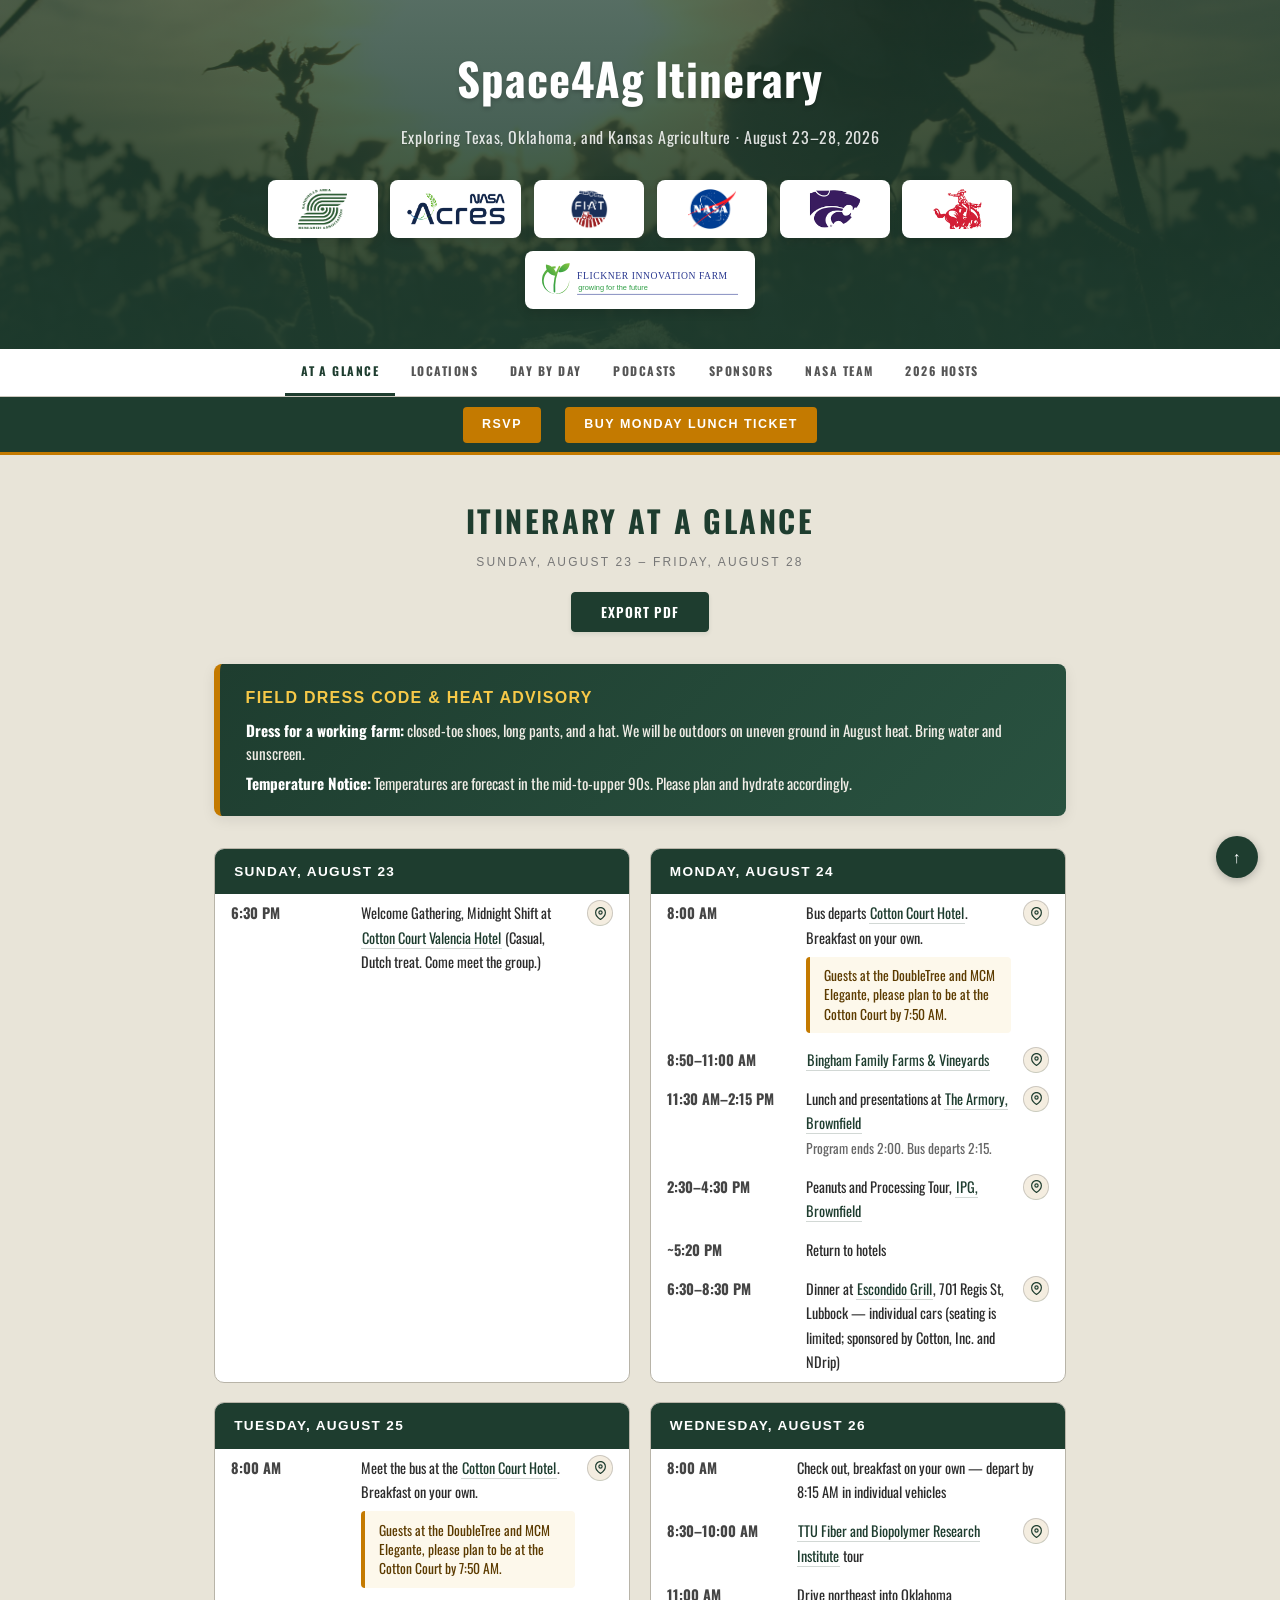
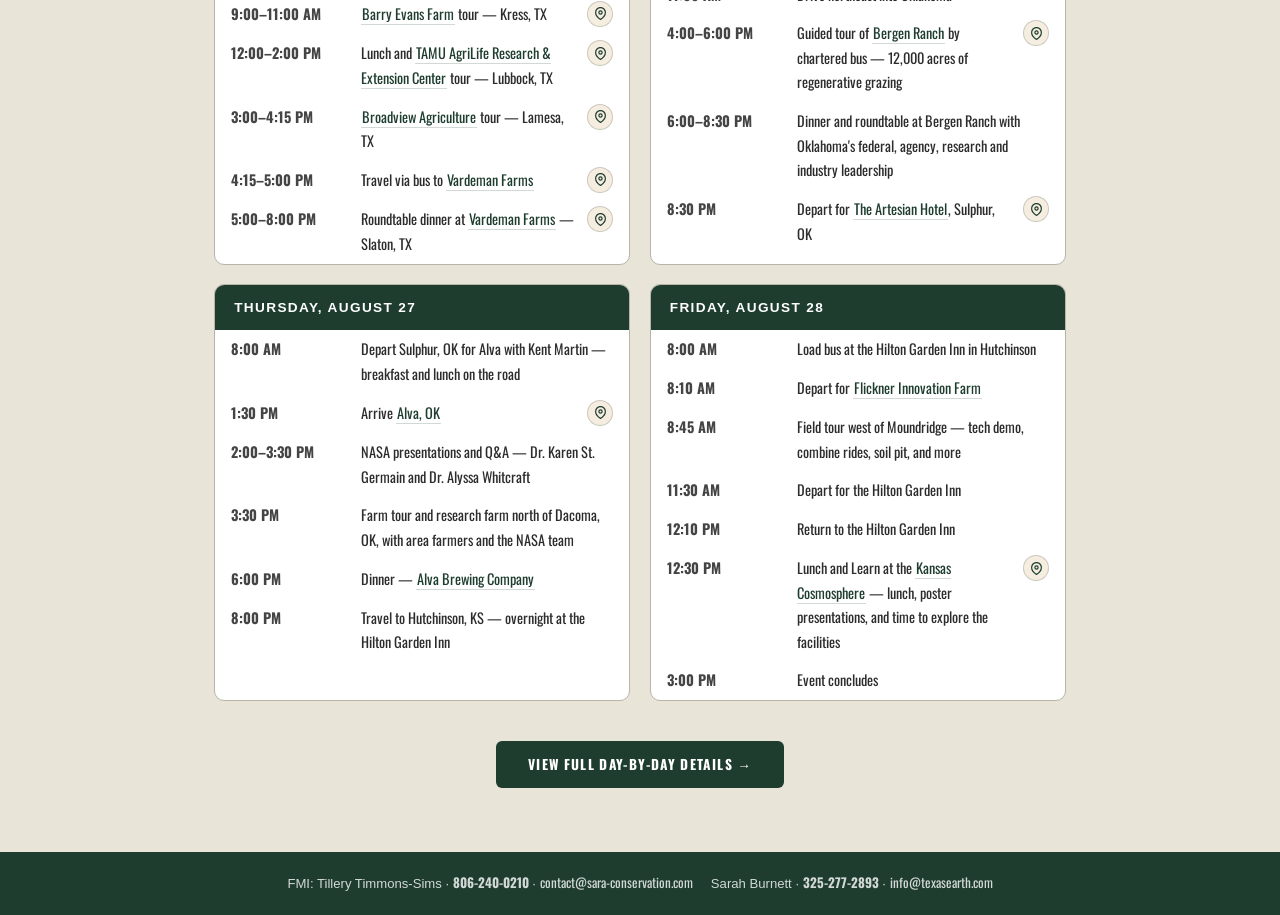
==== commit a071fb0a: "updates" ====
--- a/index.html
+++ b/index.html
@@ -75,6 +75,16 @@
       <p class="sub">Sunday, August 23 – Friday, August 28</p>
       <button class="pdf-btn">Export PDF</button>
     </div>
+
+    <!-- ── Field Readiness & Heat Advisory Banner ── -->
+    <div class="advisory-banner">
+      <div class="advisory-header">
+        <span class="advisory-title">Field Dress Code &amp; Heat Advisory</span>
+      </div>
+      <p><strong>Dress for a working farm:</strong> closed-toe shoes, long pants, and a hat. We will be outdoors on uneven ground in August heat. Bring water and sunscreen.</p>
+      <p><strong>Temperature Notice:</strong> Temperatures are forecast in the mid-to-upper 90s. Please plan and hydrate accordingly.</p>
+    </div>
+
     <div id="print-view" aria-hidden="true"></div>
     <div class="glance-grid">
 
@@ -84,9 +94,9 @@
         <table>
           <tr>
             <td>6:30 PM</td>
-            <td>Kickoff Dinner at Midnight Shift @ <a
+            <td>Welcome Gathering, Midnight Shift at <a
                 href="https://maps.google.com/?q=Cotton+Court+Valencia+Hotel+Lubbock+TX" target="_blank"
-                rel="noopener">Cotton Court Valencia Hotel</a> (Dutch Treat)</td>
+                rel="noopener">Cotton Court Valencia Hotel</a> (Casual, Dutch treat. Come meet the group.)</td>
           </tr>
         </table>
       </div>
@@ -97,34 +107,38 @@
         <table>
           <tr>
             <td>8:00 AM</td>
-            <td>Breakfast on your own — bus leaves from the <a
+            <td>Bus departs <a
                 href="https://maps.google.com/?q=Cotton+Court+Hotel+Lubbock+TX" target="_blank" rel="noopener">Cotton
-                Court Hotel</a></td>
+                Court Hotel</a>. Breakfast on your own.
+                <div class="bus-callout">Guests at the DoubleTree and MCM Elegante, please plan to be at the Cotton Court by 7:50 AM.</div>
+            </td>
           </tr>
           <tr>
             <td>8:50–11:00 AM</td>
-            <td>Tour <a href="https://maps.google.com/?q=645+FM-303+Meadow+TX+79345" target="_blank"
-                rel="noopener">Bingham Organic Farms</a></td>
-          </tr>
-          <tr>
-            <td>11:30 AM–1:45 PM</td>
-            <td>Lunch &amp; presentations at <a href="https://maps.google.com/?q=101+Webb+Street+Brownfield+TX+79316"
-                target="_blank" rel="noopener">"The Armory"</a></td>
-          </tr>
-          <tr>
-            <td>2:00–4:00 PM</td>
+            <td><a href="https://maps.google.com/?q=645+FM-303+Meadow+TX+79345" target="_blank"
+                rel="noopener">Bingham Family Farms &amp; Vineyards</a></td>
+          </tr>
+          <tr>
+            <td>11:30 AM–2:15 PM</td>
+            <td>Lunch and presentations at <a href="https://maps.google.com/?q=101+Webb+Street+Brownfield+TX+79316"
+                target="_blank" rel="noopener">The Armory, Brownfield</a><br>
+                <span style="font-size:0.85rem;color:#666;">Program ends 2:00. Bus departs 2:15.</span>
+            </td>
+          </tr>
+          <tr>
+            <td>2:30–4:30 PM</td>
             <td>Peanuts and Processing Tour, <a href="https://maps.google.com/?q=1995+County+Rd+290+Brownfield+TX+79316"
-                target="_blank" rel="noopener">IPG</a></td>
-          </tr>
-          <tr>
-            <td>4:00–4:55 PM</td>
-            <td>Return, via bus, to hotel to refresh</td>
+                target="_blank" rel="noopener">IPG, Brownfield</a></td>
+          </tr>
+          <tr>
+            <td>~5:20 PM</td>
+            <td>Return to hotels</td>
           </tr>
           <tr>
             <td>6:30–8:30 PM</td>
-            <td>Individual cars to dinner at <a
+            <td>Dinner at <a
                 href="https://maps.google.com/?q=Escondido+Grill+701+Regis+St+Lubbock+TX+79403" target="_blank"
-                rel="noopener">Escondido Grill</a> — Lubbock, TX (sponsored by Cotton, Inc. — limited seating)</td>
+                rel="noopener">Escondido Grill</a>, 701 Regis St, Lubbock — individual cars (seating is limited; sponsored by Cotton, Inc. and NDrip)</td>
           </tr>
         </table>
       </div>
@@ -136,7 +150,9 @@
           <tr>
             <td>8:00 AM</td>
             <td>Meet the bus at the <a href="https://maps.google.com/?q=Cotton+Court+Hotel+Lubbock+TX" target="_blank"
-                rel="noopener">Cotton Court Hotel</a></td>
+                rel="noopener">Cotton Court Hotel</a>. Breakfast on your own.
+                <div class="bus-callout">Guests at the DoubleTree and MCM Elegante, please plan to be at the Cotton Court by 7:50 AM.</div>
+            </td>
           </tr>
           <tr>
             <td>9:00–11:00 AM</td>
@@ -145,13 +161,13 @@
           </tr>
           <tr>
             <td>12:00–2:00 PM</td>
-            <td>Lunch and <a href="https://maps.google.com/?q=1102+East+FM+1294+Lubbock+TX" target="_blank"
-                rel="noopener">TAMU AgriLife Research Station, Lubbock</a> tour</td>
+            <td>Lunch and <a href="https://maps.google.com/?q=1102+E+Farm+to+Market+Rd+1294+Lubbock+TX+79403" target="_blank"
+                rel="noopener">TAMU AgriLife Research &amp; Extension Center</a> tour — Lubbock, TX</td>
           </tr>
           <tr>
             <td>3:00–4:15 PM</td>
             <td><a href="https://maps.google.com/?q=502+County+Road+L+Lamesa+TX+79331" target="_blank"
-                rel="noopener">Broadview Agriculture</a> tour</td>
+                rel="noopener">Broadview Agriculture</a> tour — Lamesa, TX</td>
           </tr>
           <tr>
             <td>4:15–5:00 PM</td>
@@ -161,7 +177,7 @@
           <tr>
             <td>5:00–8:00 PM</td>
             <td>Roundtable dinner at <a href="https://maps.google.com/?q=3520+E+Woodrow+Road+Slaton+TX+79364"
-                target="_blank" rel="noopener">Vardeman Farms</a></td>
+                target="_blank" rel="noopener">Vardeman Farms</a> — Slaton, TX</td>
           </tr>
         </table>
       </div>
@@ -283,10 +299,10 @@
 
   <!-- ── Footer ── -->
   <footer class="site-footer">
-    FMI: Tillery Timmons-Sims &middot; 806-224-0210 &middot;
+    FMI: Tillery Timmons-Sims &middot; <a href="tel:806-240-0210" style="color:inherit;font-weight:bold;">806-240-0210</a> &middot;
     <a href="mailto:contact@sara-conservation.com">contact@sara-conservation.com</a>
     &nbsp;&nbsp;&nbsp;
-    Sarah Burnett &middot; 325-277-2893 &middot;
+    Sarah Burnett &middot; <a href="tel:325-277-2893" style="color:inherit;font-weight:bold;">325-277-2893</a> &middot;
     <a href="mailto:info@texasearth.com">info@texasearth.com</a>
   </footer>
 
--- a/styles.css
+++ b/styles.css
@@ -1,1474 +1,1659 @@
-@import url('https://fonts.googleapis.com/css2?family=Oswald:wght@300;400;500;600;700&display=swap');
-
-/* ── Reset & base ─────────────────────────────────────────── */
-*,
-*::before,
-*::after {
-  box-sizing: border-box;
-  margin: 0;
-  padding: 0;
-}
-
-html {
-  scroll-behavior: smooth;
-  font-size: 16px;
-}
-
-body,
-h1,
-h2,
-h3,
-h4,
-h5,
-h6,
-table,
-td,
-th,
-input,
-button,
-textarea,
-a,
-span {
-  font-family: 'Oswald', sans-serif !important;
-}
-
-body {
-  background: #e8e4d8;
-  color: #2c2c2c;
-  line-height: 1.7;
-}
-
-a {
-  color: #1E3D2F;
-  text-decoration: none;
-}
-
-a:hover {
-  color: #2e6347;
-}
-
-main.page-content p a,
-main.page-content td a,
-main.page-content li a,
-main.page-content blockquote a {
-  border-bottom: 1.5px solid rgba(30, 61, 47, 0.2);
-  transition: all 0.2s ease;
-  padding: 0 1px;
-}
-
-main.page-content p a:hover,
-main.page-content td a:hover,
-main.page-content li a:hover,
-main.page-content blockquote a:hover {
-  color: #c47a00;
-  border-bottom-color: #c47a00;
-  background-color: rgba(196, 122, 0, 0.05);
-  border-radius: 2px;
-}
-
-img {
-  max-width: 100%;
-  height: auto;
-  display: block;
-}
-
-/* ── Top banner / hero ──────────────────────────────────────*/
-.hero {
-  position: relative;
-  overflow: hidden;
-  color: #fff;
-  text-align: center;
-  min-height: 320px;
-  display: flex;
-  flex-direction: column;
-  justify-content: center;
-  align-items: center;
-  padding: 2.5rem 1rem;
-}
-
-.hero-bg {
-  position: absolute;
-  top: 0;
-  left: 0;
-  width: 100%;
-  height: 100%;
-  background-size: cover;
-  background-position: center;
-  z-index: 1;
-  animation: kenburns 25s ease-in-out infinite alternate;
-}
-
-.hero-overlay {
-  position: absolute;
-  top: 0;
-  left: 0;
-  width: 100%;
-  height: 100%;
-  background: linear-gradient(to bottom, rgba(30, 61, 47, 0.75), rgba(30, 61, 47, 0.93));
-  z-index: 2;
-}
-
-/* partner logos strip */
-.hero-logos {
-  display: flex;
-  flex-wrap: wrap;
-  justify-content: center;
-  gap: 0.8rem;
-  margin-top: 1.8rem;
-  position: relative;
-  z-index: 5;
-  width: 100%;
-}
-
-.hero-logos .logo-box {
-  background: #fff;
-  border-radius: 8px;
-  padding: 0.4rem 0.8rem;
-  display: flex;
-  align-items: center;
-  justify-content: center;
-  min-width: 110px;
-  max-width: 180px;
-  height: 58px;
-  box-shadow: 0 4px 10px rgba(0, 0, 0, 0.12);
-  transition: transform 0.22s cubic-bezier(0.25, 0.46, 0.45, 0.94), box-shadow 0.22s;
-  cursor: pointer;
-  text-decoration: none;
-}
-
-.hero-logos .logo-box:hover {
-  transform: scale(1.04) translateY(-2.5px);
-  box-shadow: 0 8px 18px rgba(0, 0, 0, 0.18);
-}
-
-.hero-logos .logo-box img {
-  max-height: 40px;
-  width: auto;
-  object-fit: contain;
-}
-
-.hero-content {
-  position: relative;
-  z-index: 4;
-  max-width: 800px;
-  width: 100%;
-}
-
-.hero h1 {
-  font-size: clamp(1.8rem, 4vw, 2.8rem);
-  font-weight: 700;
-  letter-spacing: 0.02em;
-  margin-bottom: 0.5rem;
-  text-shadow: 0 2px 4px rgba(0, 0, 0, 0.2);
-}
-
-.hero .subtitle {
-  font-size: 1rem;
-  opacity: 0.85;
-  letter-spacing: 0.04em;
-  text-shadow: 0 1px 2px rgba(0, 0, 0, 0.2);
-}
-
-@keyframes kenburns {
-  0% {
-    transform: scale(1);
-  }
-
-  100% {
-    transform: scale(1.12);
-  }
-}
-
-/* ── Sticky Navigation ──────────────────────────────────────*/
-.site-nav {
-  position: sticky;
-  top: 0;
-  z-index: 100;
-  background: #fff;
-  border-bottom: 1px solid #ccc8be;
-  padding: 0 1rem;
-}
-
-.site-nav ul {
-  list-style: none;
-  display: flex;
-  flex-wrap: wrap;
-  justify-content: center;
-  gap: 0;
-}
-
-.site-nav ul li a {
-  display: block;
-  padding: 0.75rem 1rem;
-  text-decoration: none;
-  font-family: 'Helvetica Neue', Arial, sans-serif;
-  font-size: 0.75rem;
-  font-weight: 700;
-  letter-spacing: 0.12em;
-  text-transform: uppercase;
-  color: #555;
-  transition: all 0.2s ease-in-out;
-  border-bottom: 3px solid transparent;
-}
-
-.site-nav ul li a:hover,
-.site-nav ul li a.active {
-  color: #1E3D2F;
-  border-bottom: 3px solid #1E3D2F;
-}
-
-/* ── Action bar (RSVP / Lunch ticket) ──────────────────────*/
-.action-bar {
-  background: #1E3D2F;
-  display: flex;
-  flex-wrap: wrap;
-  justify-content: center;
-  align-items: center;
-  gap: 0.75rem 1.5rem;
-  padding: 0.6rem 1rem;
-  border-bottom: 3px solid #c47a00;
-}
-
-.action-bar a {
-  display: inline-flex;
-  align-items: center;
-  gap: 0.4rem;
-  background: #c47a00;
-  color: #fff !important;
-  text-decoration: none;
-  font-family: 'Helvetica Neue', Arial, sans-serif !important;
-  font-size: 0.78rem;
-  font-weight: 700;
-  letter-spacing: 0.12em;
-  text-transform: uppercase;
-  padding: 0.45rem 1.2rem;
-  border-radius: 4px;
-  transition: background 0.2s, transform 0.15s;
-  white-space: nowrap;
-}
-
-.action-bar a:hover {
-  background: #a56200;
-  transform: translateY(-1px);
-}
-
-/* ── Page content wrapper ───────────────────────────────────*/
-.page-content {
-  max-width: 900px;
-  margin: 0 auto;
-  padding: 2.5rem 1.5rem 4rem;
-}
-
-/* ── Section headers ────────────────────────────────────────*/
-.section-header {
-  text-align: center;
-  margin-bottom: 2rem;
-}
-
-.section-header h2 {
-  font-family: 'Helvetica Neue', Arial, sans-serif;
-  font-size: clamp(1.3rem, 3vw, 1.9rem);
-  font-weight: 800;
-  letter-spacing: 0.08em;
-  text-transform: uppercase;
-  color: #1E3D2F;
-  margin-bottom: 0.35rem;
-}
-
-.section-header .sub {
-  font-family: 'Helvetica Neue', Arial, sans-serif;
-  font-size: 0.75rem;
-  letter-spacing: 0.18em;
-  text-transform: uppercase;
-  color: #777;
-}
-
-/* ── Glance schedule cards ──────────────────────────────────*/
-.glance-grid {
-  display: grid;
-  grid-template-columns: repeat(auto-fit, minmax(340px, 1fr));
-  gap: 1.2rem;
-}
-
-.day-card {
-  background: #fff;
-  border: 1.5px solid #b8b4a8;
-  border-radius: 10px;
-  overflow: hidden;
-}
-
-.day-card .day-header {
-  background: #1E3D2F;
-  color: #fff;
-  font-family: 'Helvetica Neue', Arial, sans-serif;
-  font-weight: 700;
-  font-size: 0.85rem;
-  letter-spacing: 0.1em;
-  text-transform: uppercase;
-  padding: 0.7rem 1.2rem;
-}
-
-.day-card table {
-  width: 100%;
-  border-collapse: collapse;
-  padding: 0.5rem;
-}
-
-.day-card table td {
-  padding: 0.45rem 1rem;
-  vertical-align: top;
-  font-size: 0.9rem;
-}
-
-.day-card table td:first-child {
-  white-space: nowrap;
-  font-weight: 700;
-  color: #444;
-  width: 130px;
-}
-
-/* ── Day-by-day itinerary blocks ────────────────────────────*/
-.day-block {
-  background: #fff;
-  border: 1.5px solid #b8b4a8;
-  border-radius: 10px;
-  padding: 1.8rem 2rem;
-  margin-bottom: 2rem;
-}
-
-.day-block .day-label {
-  font-family: 'Helvetica Neue', Arial, sans-serif;
-  font-size: 0.7rem;
-  letter-spacing: 0.18em;
-  text-transform: uppercase;
-  color: #1E3D2F;
-  font-weight: 700;
-  margin-bottom: 0.25rem;
-}
-
-.day-block h3 {
-  font-size: 1.6rem;
-  font-weight: 700;
-  text-transform: uppercase;
-  font-family: 'Helvetica Neue', Arial, sans-serif;
-  margin-bottom: 1rem;
-  color: #1a1a1a;
-}
-
-.day-block .day-intro {
-  font-size: 0.9rem;
-  color: #555;
-  margin-bottom: 1rem;
-  font-style: italic;
-}
-
-/* schedule table inside day block */
-.schedule-table {
-  width: 100%;
-  border-collapse: collapse;
-  margin-bottom: 1rem;
-}
-
-.schedule-table tr {
-  border-bottom: 1px dashed #e2decb;
-  transition: background-color 0.25s ease;
-}
-
-.schedule-table tr:last-child {
-  border-bottom: none;
-}
-
-.schedule-table tr:hover {
-  background-color: #fcfbfa;
-}
-
-.schedule-table td {
-  padding: 0.65rem 0.8rem;
-  vertical-align: top;
-  font-size: 0.92rem;
-}
-
-.schedule-table td:first-child {
-  white-space: nowrap;
-  font-weight: 700;
-  color: #1E3D2F;
-  width: 150px;
-  letter-spacing: 0.02em;
-}
-
-.schedule-desc-wrapper {
-  display: flex;
-  justify-content: space-between;
-  align-items: flex-start;
-  gap: 0.75rem;
-  width: 100%;
-}
-
-.schedule-desc-content {
-  flex-grow: 1;
-}
-
-.schedule-desc-actions {
-  display: flex;
-  gap: 0.4rem;
-  align-items: center;
-  flex-shrink: 0;
-}
-
-.add-to-calendar-btn,
-.map-btn {
-  display: inline-flex;
-  align-items: center;
-  justify-content: center;
-  width: 26px;
-  height: 26px;
-  border-radius: 50%;
-  background: #f4ede0;
-  color: #1E3D2F;
-  border: 1px solid #ccc7be;
-  text-decoration: none;
-  transition: all 0.2s cubic-bezier(0.4, 0, 0.2, 1);
-  flex-shrink: 0;
-  margin-top: -1px;
-}
-
-.add-to-calendar-btn:hover,
-.map-btn:hover {
-  background: #1E3D2F;
-  color: #fff;
-  border-color: #1E3D2F;
-  transform: translateY(-1.5px);
-  box-shadow: 0 3px 6px rgba(30, 61, 47, 0.15);
-}
-
-.hosts-line {
-  font-family: 'Helvetica Neue', Arial, sans-serif;
-  font-size: 0.7rem;
-  font-weight: 700;
-  letter-spacing: 0.14em;
-  text-transform: uppercase;
-  color: #1E3D2F;
-  margin: 0.8rem 0;
-}
-
-/* blockquote */
-.day-quote {
-  border-left: 4px solid #b8b4a8;
-  background: #f3f0e8;
-  border-radius: 0 8px 8px 0;
-  padding: 1rem 1.4rem;
-  margin: 1.2rem 0;
-  font-style: italic;
-  font-size: 0.9rem;
-  color: #444;
-}
-
-.day-quote .attr {
-  margin-top: 0.5rem;
-  font-style: normal;
-  font-weight: 700;
-  color: #1E3D2F;
-}
-
-/* logo row inside day blocks */
-.logo-row {
-  display: none;
-  flex-wrap: wrap;
-  gap: 0.8rem;
-  margin: 1rem 0;
-  justify-content: center;
-}
-
-.logo-row .logo-pill {
-  background: #fff;
-  border: 1.5px solid #b8b4a8;
-  border-radius: 8px;
-  padding: 0.5rem 1rem;
-  display: flex;
-  align-items: center;
-  justify-content: center;
-  min-width: 90px;
-  max-width: 170px;
-  height: 60px;
-}
-
-.logo-row .logo-pill img {
-  max-height: 42px;
-  max-width: 140px;
-  object-fit: contain;
-}
-
-/* photo grid inside day blocks — Masonry Column Layout */
-.photo-grid {
-  column-count: 3;
-  column-gap: 0.8rem;
-  width: 100%;
-  margin-top: 1.2rem;
-}
-
-.photo-grid img {
-  display: block;
-  width: 100%;
-  height: auto;
-  margin-bottom: 0.8rem;
-  border-radius: 12px;
-  break-inside: avoid;
-  transition: transform 0.22s cubic-bezier(0.25, 0.46, 0.45, 0.94), box-shadow 0.22s;
-  cursor: zoom-in;
-}
-
-.photo-grid img:hover {
-  transform: scale(1.03) translateY(-1px);
-  box-shadow: 0 6px 16px rgba(0, 0, 0, 0.12);
-}
-
-@media (max-width: 768px) {
-  .photo-grid {
-    column-count: 2;
-  }
-}
-
-@media (max-width: 480px) {
-  .photo-grid {
-    column-count: 1;
-  }
-}
-
-/* info box */
-.info-box {
-  background: #1E3D2F;
-  color: #fff;
-  border-radius: 10px;
-  padding: 1.4rem 1.8rem;
-  margin: 1.2rem 0;
-}
-
-.info-box h4 {
-  font-family: 'Helvetica Neue', Arial, sans-serif;
-  font-size: 0.85rem;
-  letter-spacing: 0.12em;
-  text-transform: uppercase;
-  margin-bottom: 0.7rem;
-}
-
-.info-box ul {
-  margin-left: 1.2rem;
-  font-size: 0.9rem;
-  line-height: 1.8;
-}
-
-/* stat block */
-.stat-block {
-  background: #f3f0e8;
-  border-radius: 10px;
-  padding: 1.2rem 1.8rem;
-  display: inline-block;
-  text-align: center;
-  margin: 0.5rem;
-}
-
-.stat-block .stat-num {
-  font-size: 2.5rem;
-  font-weight: 800;
-  color: #1E3D2F;
-  line-height: 1.1;
-}
-
-.stat-block .stat-label {
-  font-size: 0.8rem;
-  color: #555;
-  margin-top: 0.2rem;
-}
-
-/* ── Locations page ─────────────────────────────────────────*/
-.locations-grid {
-  display: grid;
-  grid-template-columns: repeat(auto-fit, minmax(300px, 1fr));
-  gap: 1.5rem;
-}
-
-.locations-group {
-  background: #fff;
-  border: 1.5px solid #b8b4a8;
-  border-radius: 10px;
-  padding: 1.6rem 1.8rem;
-  box-shadow: 0 1px 3px rgba(0, 0, 0, 0.05);
-}
-
-.locations-group h3 {
-  font-family: 'Helvetica Neue', Arial, sans-serif;
-  font-size: 0.82rem;
-  font-weight: 800;
-  letter-spacing: 0.14em;
-  text-transform: uppercase;
-  color: #1E3D2F;
-  margin-bottom: 1rem;
-  padding-bottom: 0.3rem;
-  border-bottom: 1.5px solid #b8b4a8;
-}
-
-.locations-group ul {
-  list-style: none;
-  font-size: 0.9rem;
-  padding: 0;
-  margin: 0;
-}
-
-.locations-group ul li {
-  display: flex;
-  align-items: flex-start;
-  margin-bottom: 0.75rem;
-  line-height: 1.5;
-}
-
-.locations-group ul li:last-child {
-  margin-bottom: 0;
-}
-
-.locations-group ul li::before {
-  content: '•';
-  color: #1E3D2F;
-  margin-right: 0.6rem;
-  margin-top: 0.1rem;
-  flex-shrink: 0;
-}
-
-.location-item-actions {
-  display: flex;
-  align-items: center;
-  gap: 0.5rem;
-  flex-shrink: 0;
-}
-
-.book-btn {
-  display: inline-flex;
-  align-items: center;
-  justify-content: center;
-  background: #f4ede0;
-  color: #1E3D2F !important;
-  border: 1px solid #ccc7be !important;
-  text-decoration: none;
-  font-family: 'Helvetica Neue', Arial, sans-serif !important;
-  font-size: 0.62rem;
-  font-weight: 700;
-  letter-spacing: 0.1em;
-  text-transform: uppercase;
-  padding: 0 0.85rem;
-  border-radius: 13px;
-  transition: all 0.2s cubic-bezier(0.4, 0, 0.2, 1);
-  height: 26px;
-  box-sizing: border-box;
-  border-bottom: none !important;
-}
-
-.book-btn:hover {
-  background: #1E3D2F !important;
-  color: #fff !important;
-  border-color: #1E3D2F !important;
-  transform: translateY(-1px);
-  box-shadow: 0 3px 6px rgba(30, 61, 47, 0.15);
-}
-
-/* ── Podcast / Sponsor cards ────────────────────────────────*/
-.card-grid {
-  display: grid;
-  grid-template-columns: repeat(auto-fill, minmax(155px, 1fr));
-  gap: 1rem;
-  justify-items: center;
-}
-
-.card-item {
-  background: #fff;
-  border: 1.5px solid #b8b4a8;
-  border-radius: 10px;
-  padding: 1rem;
-  display: flex;
-  flex-direction: column;
-  align-items: center;
-  gap: 0.7rem;
-  text-align: center;
-  width: 100%;
-  transition: box-shadow 0.2s;
-}
-
-.card-item:hover {
-  box-shadow: 0 4px 16px rgba(0, 0, 0, 0.10);
-}
-
-.card-item img {
-  height: 70px;
-  object-fit: contain;
-}
-
-.card-item span {
-  font-size: 0.82rem;
-  font-weight: 600;
-  color: #1E3D2F;
-  line-height: 1.3;
-}
-
-/* ── Podcast list improvements ──────────────────────────────*/
-.podcast-list {
-  display: flex;
-  flex-direction: column;
-  gap: 1.5rem;
-}
-
-.podcast-item {
-  background: #fff;
-  border: 1.5px solid #b8b4a8;
-  border-radius: 10px;
-  padding: 1.4rem 1.6rem;
-  display: flex;
-  gap: 1.6rem;
-  align-items: center;
-  transition: transform 0.2s cubic-bezier(0.4, 0, 0.2, 1), box-shadow 0.2s cubic-bezier(0.4, 0, 0.2, 1);
-  text-decoration: none !important;
-  color: inherit !important;
-  border-bottom: none !important;
-}
-
-.podcast-item:hover {
-  transform: translateY(-2px);
-  box-shadow: 0 6px 16px rgba(0, 0, 0, 0.08);
-  background-color: #fff !important;
-}
-
-.podcast-logo {
-  flex-shrink: 0;
-  width: 100px;
-  height: 100px;
-  border-radius: 8px;
-  overflow: hidden;
-  box-shadow: 0 4px 8px rgba(0, 0, 0, 0.08);
-  border: 1px solid #e2decb;
-}
-
-.podcast-logo img {
-  width: 100%;
-  height: 100%;
-  object-fit: cover;
-}
-
-.podcast-info {
-  flex-grow: 1;
-}
-
-.podcast-info h3 {
-  font-size: 1.1rem;
-  font-weight: 700;
-  color: #1E3D2F;
-  margin-bottom: 0.35rem;
-  margin-top: 0;
-  transition: color 0.2s;
-}
-
-.podcast-item:hover .podcast-info h3 {
-  color: #c47a00;
-}
-
-.podcast-info p {
-  font-size: 0.88rem;
-  color: #555;
-  line-height: 1.45;
-  margin-bottom: 0.75rem;
-  margin-top: 0;
-}
-
-.listen-link {
-  display: inline-flex;
-  align-items: center;
-  gap: 0.4rem;
-  font-size: 0.7rem;
-  font-weight: 700;
-  text-transform: uppercase;
-  color: #c47a00;
-  letter-spacing: 0.08em;
-  transition: color 0.2s;
-}
-
-.listen-link svg {
-  transition: transform 0.2s cubic-bezier(0.4, 0, 0.2, 1);
-}
-
-.podcast-item:hover .listen-link svg {
-  transform: translateX(3px);
-}
-
-@media (max-width: 600px) {
-  .podcast-item {
-    flex-direction: column;
-    align-items: flex-start;
-    gap: 1.2rem;
-    padding: 1.2rem;
-  }
-
-  .podcast-logo {
-    width: 80px;
-    height: 80px;
-  }
-}
-
-/* ── Sponsor list improvements ──────────────────────────────*/
-.sponsor-list {
-  display: flex;
-  flex-direction: column;
-  gap: 1.5rem;
-}
-
-.sponsor-item-card {
-  background: #fff;
-  border: 1.5px solid #b8b4a8;
-  border-radius: 10px;
-  padding: 1.4rem 1.6rem;
-  display: flex;
-  gap: 1.6rem;
-  align-items: center;
-  transition: transform 0.2s cubic-bezier(0.4, 0, 0.2, 1), box-shadow 0.2s cubic-bezier(0.4, 0, 0.2, 1);
-  text-decoration: none !important;
-  color: inherit !important;
-  border-bottom: none !important;
-}
-
-.sponsor-item-card:hover {
-  transform: translateY(-2px);
-  box-shadow: 0 6px 16px rgba(0, 0, 0, 0.08);
-  background-color: #fff !important;
-}
-
-.sponsor-logo-box {
-  flex-shrink: 0;
-  width: 130px;
-  height: 90px;
-  border-radius: 6px;
-  overflow: hidden;
-  box-shadow: 0 4px 8px rgba(0, 0, 0, 0.06);
-  border: 1px solid #e2decb;
-  background: #fff;
-  display: flex;
-  align-items: center;
-  justify-content: center;
-  padding: 6px;
-}
-
-.sponsor-logo-box img {
-  max-width: 100%;
-  max-height: 100%;
-  object-fit: contain;
-}
-
-.sponsor-info-box {
-  flex-grow: 1;
-}
-
-.sponsor-info-box h3 {
-  font-size: 1.1rem;
-  font-weight: 700;
-  color: #1E3D2F;
-  margin-bottom: 0.35rem;
-  margin-top: 0;
-  transition: color 0.2s;
-}
-
-.sponsor-item-card:hover .sponsor-info-box h3 {
-  color: #c47a00;
-}
-
-.sponsor-info-box p {
-  font-size: 0.88rem;
-  color: #555;
-  line-height: 1.45;
-  margin-bottom: 0.75rem;
-  margin-top: 0;
-}
-
-.sponsor-link-btn {
-  display: inline-flex;
-  align-items: center;
-  gap: 0.4rem;
-  font-size: 0.7rem;
-  font-weight: 700;
-  text-transform: uppercase;
-  color: #c47a00;
-  letter-spacing: 0.08em;
-  transition: color 0.2s;
-}
-
-.sponsor-link-btn svg {
-  transition: transform 0.2s cubic-bezier(0.4, 0, 0.2, 1);
-}
-
-.sponsor-item-card:hover .sponsor-link-btn svg {
-  transform: translateX(3px);
-}
-
-@media (max-width: 600px) {
-  .sponsor-item-card {
-    flex-direction: column;
-    align-items: flex-start;
-    gap: 1.2rem;
-    padding: 1.2rem;
-  }
-
-  .sponsor-logo-box {
-    width: 120px;
-    height: 80px;
-  }
-}
-
-/* sponsor grid (slightly larger) */
-.sponsor-grid {
-  display: grid;
-  grid-template-columns: repeat(auto-fill, minmax(170px, 1fr));
-  gap: 1rem;
-}
-
-.sponsor-item {
-  background: #fff;
-  border: 1.5px solid #b8b4a8;
-  border-radius: 10px;
-  padding: 1.2rem;
-  display: flex;
-  align-items: center;
-  justify-content: center;
-  height: 90px;
-  transition: box-shadow 0.2s;
-}
-
-.sponsor-item:hover {
-  box-shadow: 0 4px 16px rgba(0, 0, 0, 0.10);
-}
-
-.sponsor-item img {
-  max-height: 60px;
-  max-width: 140px;
-  object-fit: contain;
-}
-
-/* ── Bio cards (NASA Team / Hosts) ──────────────────────────*/
-.bio-card {
-  background: #fff;
-  border: 1.5px solid #b8b4a8;
-  border-radius: 10px;
-  padding: 1.6rem 2rem;
-  margin-bottom: 1.4rem;
-  display: flex;
-  gap: 1.4rem;
-  align-items: flex-start;
-}
-
-.bio-card .bio-avatar {
-  flex-shrink: 0;
-  width: 80px;
-  height: 80px;
-  border-radius: 50%;
-  overflow: hidden;
-  background: #d8d4c8;
-}
-
-.bio-card .bio-avatar img {
-  width: 100%;
-  height: 100%;
-  object-fit: cover;
-}
-
-.bio-card .bio-text h3 {
-  font-size: 1.15rem;
-  font-weight: 700;
-  color: #1a1a1a;
-  margin-bottom: 0.2rem;
-}
-
-.bio-card .bio-text .bio-role {
-  font-family: 'Helvetica Neue', Arial, sans-serif;
-  font-size: 0.72rem;
-  font-weight: 700;
-  letter-spacing: 0.12em;
-  text-transform: uppercase;
-  color: #1E3D2F;
-  margin-bottom: 0.7rem;
-}
-
-.bio-card .bio-text p {
-  font-size: 0.9rem;
-  color: #333;
-  margin-bottom: 0.6rem;
-}
-
-.bio-card .bio-text p:last-child {
-  margin-bottom: 0;
-}
-
-/* host region divider */
-.region-label {
-  font-family: 'Helvetica Neue', Arial, sans-serif;
-  font-size: 0.8rem;
-  font-weight: 700;
-  letter-spacing: 0.2em;
-  text-transform: uppercase;
-  color: #1E3D2F;
-  text-align: center;
-  margin: 2rem 0 1rem;
-  padding: 0.4rem;
-  border-top: 1.5px solid #b8b4a8;
-  border-bottom: 1.5px solid #b8b4a8;
-}
-
-/* ── Footer ─────────────────────────────────────────────────*/
-.site-footer {
-  background: #1E3D2F;
-  color: rgba(255, 255, 255, 0.8);
-  text-align: center;
-  font-family: 'Helvetica Neue', Arial, sans-serif;
-  font-size: 0.82rem;
-  padding: 1.2rem 1rem;
-}
-
-.site-footer a {
-  color: rgba(255, 255, 255, 0.8);
-}
-
-.site-footer a:hover {
-  color: #fff;
-}
-
-/* ── Back-to-top ────────────────────────────────────────────*/
-.back-to-top {
-  position: fixed;
-  bottom: 1.4rem;
-  right: 1.4rem;
-  background: #1E3D2F;
-  color: #fff;
-  border: none;
-  border-radius: 50%;
-  width: 42px;
-  height: 42px;
-  font-size: 1rem;
-  cursor: pointer;
-  display: flex;
-  align-items: center;
-  justify-content: center;
-  box-shadow: 0 2px 10px rgba(0, 0, 0, 0.25);
-  text-decoration: none;
-  transition: background 0.2s;
-}
-
-.back-to-top:hover {
-  background: #2e6347;
-}
-
-/* ── Responsive ─────────────────────────────────────────────*/
-@media (max-width: 600px) {
-  .bio-card {
-    flex-direction: column;
-  }
-
-  .day-card table td:first-child {
-    width: 90px;
-  }
-
-  .schedule-table td:first-child {
-    width: 100px;
-  }
-
-  .glance-grid {
-    grid-template-columns: 1fr;
-  }
-}
-
-/* ── Image Carousels ────────────────────────────────────────*/
-.carousel-container {
-  position: relative;
-  overflow: hidden;
-  width: 100%;
-  max-width: 640px;
-  height: 380px;
-  margin: 1.2rem auto 0;
-  border: 1.5px solid #b8b4a8;
-  border-radius: 10px;
-  background: #f3f0e8;
-  box-shadow: 0 4px 12px rgba(0, 0, 0, 0.06);
-}
-
-.carousel-track {
-  display: flex;
-  height: 100%;
-  width: 100%;
-  transition: transform 0.45s cubic-bezier(0.25, 0.46, 0.45, 0.94);
-}
-
-.carousel-slide {
-  flex-shrink: 0;
-  width: 100%;
-  height: 100%;
-  display: flex;
-  align-items: center;
-  justify-content: center;
-}
-
-.carousel-slide img {
-  width: 100%;
-  height: 100%;
-  object-fit: cover;
-  display: block;
-}
-
-.carousel-control {
-  position: absolute;
-  top: 50%;
-  transform: translateY(-50%);
-  background: rgba(30, 61, 47, 0.75);
-  color: #fff;
-  border: none;
-  border-radius: 50%;
-  width: 40px;
-  height: 40px;
-  font-size: 1rem;
-  cursor: pointer;
-  z-index: 10;
-  display: flex;
-  align-items: center;
-  justify-content: center;
-  transition: background 0.2s, transform 0.15s;
-  outline: none;
-}
-
-.carousel-control:hover {
-  background: rgba(30, 61, 47, 0.95);
-  transform: translateY(-50%) scale(1.05);
-}
-
-.carousel-control.prev {
-  left: 12px;
-}
-
-.carousel-control.next {
-  right: 12px;
-}
-
-.carousel-dots {
-  position: absolute;
-  bottom: 15px;
-  left: 50%;
-  transform: translateX(-50%);
-  display: flex;
-  gap: 8px;
-  z-index: 10;
-}
-
-.carousel-dot {
-  width: 9px;
-  height: 9px;
-  border-radius: 50%;
-  background: rgba(255, 255, 255, 0.45);
-  cursor: pointer;
-  transition: background 0.2s, transform 0.15s;
-}
-
-.carousel-dot:hover,
-.carousel-dot.active {
-  background: #fff;
-  transform: scale(1.15);
-}
-
-@media (max-width: 640px) {
-  .carousel-container {
-    height: 260px;
-  }
-}
-
-/* ── Lightbox Gallery Modal ─────────────────────────────────*/
-.lightbox-modal {
-  display: none;
-  position: fixed;
-  z-index: 2000;
-  left: 0;
-  top: 0;
-  width: 100%;
-  height: 100%;
-  overflow: hidden;
-  background-color: rgba(15, 30, 23, 0.96);
-  /* Darker version of primary theme color */
-  align-items: center;
-  justify-content: center;
-  user-select: none;
-}
-
-.lightbox-img-wrap {
-  position: relative;
-  max-width: 85%;
-  max-height: 80%;
-  display: flex;
-  flex-direction: column;
-  align-items: center;
-}
-
-.lightbox-content {
-  display: block;
-  max-width: 100%;
-  max-height: 80vh;
-  object-fit: contain;
-  border-radius: 8px;
-  box-shadow: 0 10px 40px rgba(0, 0, 0, 0.6);
-  animation: zoom 0.25s ease-out;
-}
-
-@keyframes zoom {
-  from {
-    transform: scale(0.92);
-    opacity: 0;
-  }
-
-  to {
-    transform: scale(1);
-    opacity: 1;
-  }
-}
-
-.lightbox-close {
-  position: absolute;
-  top: 25px;
-  right: 35px;
-  color: rgba(255, 255, 255, 0.7);
-  font-size: 40px;
-  font-weight: 300;
-  cursor: pointer;
-  transition: color 0.2s;
-  z-index: 2100;
-}
-
-.lightbox-close:hover {
-  color: #fff;
-}
-
-.lightbox-btn {
-  position: absolute;
-  top: 50%;
-  transform: translateY(-50%);
-  background: none;
-  border: none;
-  color: rgba(255, 255, 255, 0.7);
-  font-size: 3rem;
-  padding: 20px;
-  cursor: pointer;
-  transition: color 0.2s, transform 0.15s;
-  z-index: 2100;
-  outline: none;
-}
-
-.lightbox-btn:hover {
-  color: #fff;
-  transform: translateY(-50%) scale(1.1);
-}
-
-.lightbox-btn.prev {
-  left: 20px;
-}
-
-.lightbox-btn.next {
-  right: 20px;
-}
-
-.lightbox-caption {
-  margin-top: 15px;
-  color: #e8e4d8;
-  font-family: Georgia, serif;
-  font-size: 1rem;
-  text-align: center;
-  max-width: 600px;
-  text-shadow: 0 2px 4px rgba(0, 0, 0, 0.5);
-}
-
-@media (max-width: 768px) {
-  .lightbox-btn {
-    font-size: 2.2rem;
-    padding: 10px;
-  }
-
-  .lightbox-btn.prev {
-    left: 5px;
-  }
-
-  .lightbox-btn.next {
-    right: 5px;
-  }
-
-  .lightbox-close {
-    top: 15px;
-    right: 20px;
-    font-size: 35px;
-  }
-}
-
-/* ── Mobile Optimization & Print Queries ────────────────────*/
-@media (max-width: 600px) {
-  .site-nav {
-    overflow-x: auto;
-    -webkit-overflow-scrolling: touch;
-    padding: 0;
-  }
-
-  .site-nav ul {
-    flex-wrap: nowrap;
-    justify-content: flex-start;
-  }
-
-  .site-nav ul li {
-    flex-shrink: 0;
-  }
-
-  .day-card table td,
-  .schedule-table td {
-    display: block;
-    width: 100% !important;
-    padding: 0.25rem 0.6rem;
-  }
-
-  .day-card table td:first-child,
-  .schedule-table td:first-child {
-    font-weight: 700;
-    margin-top: 0.5rem;
-    color: #1E3D2F;
-  }
-}
-
-#print-view {
-  display: none;
-}
-
-@media print {
-
-  header.hero,
-  nav.site-nav,
-  .action-bar,
-  .back-to-top,
-  footer.site-footer {
-    display: none !important;
-  }
-
-  /* Inside main, hide everything except the generated print view */
-  body.pdf-export-mode main.page-content>*:not(#print-view) {
-    display: none !important;
-  }
-
-  body.pdf-export-mode main.page-content {
-    display: block !important;
-    margin-top: 0 !important;
-    padding-top: 0 !important;
-  }
-
-  body.pdf-export-mode #print-view {
-    display: block !important;
-    font-family: Georgia, serif;
-    color: #222;
-    font-size: 10.5pt;
-    line-height: 1.45;
-    margin-top: 0 !important;
-    padding-top: 0.2in !important;
-  }
-
-  /* Hide site chrome entirely */
-  body.pdf-export-mode>header,
-  body.pdf-export-mode>nav,
-  body.pdf-export-mode>.action-bar,
-  body.pdf-export-mode>footer,
-  body.pdf-export-mode>.back-to-top {
-    display: none !important;
-  }
-
-  /* Inside main, hide everything except the generated print view */
-  body.pdf-export-mode main.page-content>*:not(#print-view) {
-    display: none !important;
-  }
-
-  body.pdf-export-mode main.page-content {
-    display: block !important;
-  }
-
-  body.pdf-export-mode #print-view {
-    display: block !important;
-    font-family: Georgia, serif;
-    color: #222;
-    font-size: 10.5pt;
-    line-height: 1.45;
-  }
-
-  .print-day {
-    /* no more page-break-before:always forcing a fresh page per day —
-       optional: keep it if you like one-day-per-page, see note below */
-    page-break-inside: auto;
-    /* allow it to split if it must */
-    border: none;
-    /* remove the boxed-card look */
-    border-radius: 0;
-    padding: 0;
-    margin-bottom: 0.35in;
-  }
-
-  .print-day h2 {
-    font-size: 14pt;
-    border-bottom: 1.5px solid #1E3D2F;
-    padding-bottom: 0.08in;
-    margin-bottom: 0.15in;
-    page-break-after: avoid;
-    /* heading never gets orphaned at bottom of a page */
-  }
-
-  .print-table tr {
-    page-break-inside: avoid;
-    /* a single time/description row never splits mid-row */
-  }
-
-  .print-infobox {
-    page-break-inside: avoid;
-    /* fact boxes still avoid splitting, they're short enough */
-    border: 0.5px solid #ccc;
-    border-radius: 4px;
-    padding: 0.12in 0.16in;
-    margin-top: 0.15in;
-    background: none !important;
-    color: #222 !important;
-  }
-
-  body.days-page img {
-    display: none !important;
-  }
-
-  body.days-page .three-m-box {
-    display: none !important;
-  }
-
-  body.days-page .ok-facts-box {
-    display: none !important;
-  }
-
-  body.days-page .cedar-box {
-    display: none !important;
-  }
-
-  /* ...rest of the #print-view rules from before (h1, .print-day, .print-table, etc.) stay unchanged... */
-}
-
-/* ── PDF Export Button ──────────────────────────────────────*/
-.pdf-btn {
-  margin-top: 1.2rem;
-  background: #1E3D2F;
-  color: #fff;
-  border: 1px solid #1E3D2F;
-  padding: 0.55rem 1.8rem;
-  font-weight: 600;
-  font-size: 0.85rem;
-  letter-spacing: 0.08em;
-  text-transform: uppercase;
-  border-radius: 4px;
-  cursor: pointer;
-  transition: all 0.2s cubic-bezier(0.4, 0, 0.2, 1);
-  box-shadow: 0 2px 4px rgba(30, 61, 47, 0.1);
-}
-
-.pdf-btn:hover {
-  background: #c47a00;
-  border-color: #c47a00;
-  transform: translateY(-1.5px);
-  box-shadow: 0 4px 8px rgba(196, 122, 0, 0.2);
-}+@import url('https://fonts.googleapis.com/css2?family=Oswald:wght@300;400;500;600;700&display=swap');
+
+/* ── Reset & base ─────────────────────────────────────────── */
+*,
+*::before,
+*::after {
+  box-sizing: border-box;
+  margin: 0;
+  padding: 0;
+}
+
+html {
+  scroll-behavior: smooth;
+  font-size: 16px;
+}
+
+body,
+h1,
+h2,
+h3,
+h4,
+h5,
+h6,
+table,
+td,
+th,
+input,
+button,
+textarea,
+a,
+span {
+  font-family: 'Oswald', sans-serif !important;
+}
+
+body {
+  background: #e8e4d8;
+  color: #2c2c2c;
+  line-height: 1.7;
+}
+
+a {
+  color: #1E3D2F;
+  text-decoration: none;
+}
+
+a:hover {
+  color: #2e6347;
+}
+
+main.page-content p a,
+main.page-content td a,
+main.page-content li a,
+main.page-content blockquote a {
+  border-bottom: 1.5px solid rgba(30, 61, 47, 0.2);
+  transition: all 0.2s ease;
+  padding: 0 1px;
+}
+
+main.page-content p a:hover,
+main.page-content td a:hover,
+main.page-content li a:hover,
+main.page-content blockquote a:hover {
+  color: #c47a00;
+  border-bottom-color: #c47a00;
+  background-color: rgba(196, 122, 0, 0.05);
+  border-radius: 2px;
+}
+
+img {
+  max-width: 100%;
+  height: auto;
+  display: block;
+}
+
+/* ── Top banner / hero ──────────────────────────────────────*/
+.hero {
+  position: relative;
+  overflow: hidden;
+  color: #fff;
+  text-align: center;
+  min-height: 320px;
+  display: flex;
+  flex-direction: column;
+  justify-content: center;
+  align-items: center;
+  padding: 2.5rem 1rem;
+}
+
+.hero-bg {
+  position: absolute;
+  top: 0;
+  left: 0;
+  width: 100%;
+  height: 100%;
+  background-size: cover;
+  background-position: center;
+  z-index: 1;
+  animation: kenburns 25s ease-in-out infinite alternate;
+}
+
+.hero-overlay {
+  position: absolute;
+  top: 0;
+  left: 0;
+  width: 100%;
+  height: 100%;
+  background: linear-gradient(to bottom, rgba(30, 61, 47, 0.75), rgba(30, 61, 47, 0.93));
+  z-index: 2;
+}
+
+/* partner logos strip */
+.hero-logos {
+  display: flex;
+  flex-wrap: wrap;
+  justify-content: center;
+  gap: 0.8rem;
+  margin-top: 1.8rem;
+  position: relative;
+  z-index: 5;
+  width: 100%;
+}
+
+.hero-logos .logo-box {
+  background: #fff;
+  border-radius: 8px;
+  padding: 0.4rem 0.8rem;
+  display: flex;
+  align-items: center;
+  justify-content: center;
+  min-width: 110px;
+  max-width: 180px;
+  height: 58px;
+  box-shadow: 0 4px 10px rgba(0, 0, 0, 0.12);
+  transition: transform 0.22s cubic-bezier(0.25, 0.46, 0.45, 0.94), box-shadow 0.22s;
+  cursor: pointer;
+  text-decoration: none;
+}
+
+.hero-logos .logo-box:hover {
+  transform: scale(1.04) translateY(-2.5px);
+  box-shadow: 0 8px 18px rgba(0, 0, 0, 0.18);
+}
+
+.hero-logos .logo-box img {
+  max-height: 40px;
+  width: auto;
+  object-fit: contain;
+}
+
+.hero-content {
+  position: relative;
+  z-index: 4;
+  max-width: 800px;
+  width: 100%;
+}
+
+.hero h1 {
+  font-size: clamp(1.8rem, 4vw, 2.8rem);
+  font-weight: 700;
+  letter-spacing: 0.02em;
+  margin-bottom: 0.5rem;
+  text-shadow: 0 2px 4px rgba(0, 0, 0, 0.2);
+}
+
+.hero .subtitle {
+  font-size: 1rem;
+  opacity: 0.85;
+  letter-spacing: 0.04em;
+  text-shadow: 0 1px 2px rgba(0, 0, 0, 0.2);
+}
+
+@keyframes kenburns {
+  0% {
+    transform: scale(1);
+  }
+
+  100% {
+    transform: scale(1.12);
+  }
+}
+
+/* ── Sticky Navigation ──────────────────────────────────────*/
+.site-nav {
+  position: sticky;
+  top: 0;
+  z-index: 100;
+  background: #fff;
+  border-bottom: 1px solid #ccc8be;
+  padding: 0 1rem;
+}
+
+.site-nav ul {
+  list-style: none;
+  display: flex;
+  flex-wrap: wrap;
+  justify-content: center;
+  gap: 0;
+}
+
+.site-nav ul li a {
+  display: block;
+  padding: 0.75rem 1rem;
+  text-decoration: none;
+  font-family: 'Helvetica Neue', Arial, sans-serif;
+  font-size: 0.75rem;
+  font-weight: 700;
+  letter-spacing: 0.12em;
+  text-transform: uppercase;
+  color: #555;
+  transition: all 0.2s ease-in-out;
+  border-bottom: 3px solid transparent;
+}
+
+.site-nav ul li a:hover,
+.site-nav ul li a.active {
+  color: #1E3D2F;
+  border-bottom: 3px solid #1E3D2F;
+}
+
+/* ── Action bar (RSVP / Lunch ticket) ──────────────────────*/
+.action-bar {
+  background: #1E3D2F;
+  display: flex;
+  flex-wrap: wrap;
+  justify-content: center;
+  align-items: center;
+  gap: 0.75rem 1.5rem;
+  padding: 0.6rem 1rem;
+  border-bottom: 3px solid #c47a00;
+}
+
+.action-bar a {
+  display: inline-flex;
+  align-items: center;
+  gap: 0.4rem;
+  background: #c47a00;
+  color: #fff !important;
+  text-decoration: none;
+  font-family: 'Helvetica Neue', Arial, sans-serif !important;
+  font-size: 0.78rem;
+  font-weight: 700;
+  letter-spacing: 0.12em;
+  text-transform: uppercase;
+  padding: 0.45rem 1.2rem;
+  border-radius: 4px;
+  transition: background 0.2s, transform 0.15s;
+  white-space: nowrap;
+}
+
+.action-bar a:hover {
+  background: #a56200;
+  transform: translateY(-1px);
+}
+
+/* ── Page content wrapper ───────────────────────────────────*/
+.page-content {
+  max-width: 900px;
+  margin: 0 auto;
+  padding: 2.5rem 1.5rem 4rem;
+}
+
+/* ── Section headers ────────────────────────────────────────*/
+.section-header {
+  text-align: center;
+  margin-bottom: 2rem;
+}
+
+.section-header h2 {
+  font-family: 'Helvetica Neue', Arial, sans-serif;
+  font-size: clamp(1.3rem, 3vw, 1.9rem);
+  font-weight: 800;
+  letter-spacing: 0.08em;
+  text-transform: uppercase;
+  color: #1E3D2F;
+  margin-bottom: 0.35rem;
+}
+
+.section-header .sub {
+  font-family: 'Helvetica Neue', Arial, sans-serif;
+  font-size: 0.75rem;
+  letter-spacing: 0.18em;
+  text-transform: uppercase;
+  color: #777;
+}
+
+/* ── Glance schedule cards ──────────────────────────────────*/
+.glance-grid {
+  display: grid;
+  grid-template-columns: repeat(auto-fit, minmax(340px, 1fr));
+  gap: 1.2rem;
+}
+
+.day-card {
+  background: #fff;
+  border: 1.5px solid #b8b4a8;
+  border-radius: 10px;
+  overflow: hidden;
+}
+
+.day-card .day-header {
+  background: #1E3D2F;
+  color: #fff;
+  font-family: 'Helvetica Neue', Arial, sans-serif;
+  font-weight: 700;
+  font-size: 0.85rem;
+  letter-spacing: 0.1em;
+  text-transform: uppercase;
+  padding: 0.7rem 1.2rem;
+}
+
+.day-card table {
+  width: 100%;
+  border-collapse: collapse;
+  padding: 0.5rem;
+}
+
+.day-card table td {
+  padding: 0.45rem 1rem;
+  vertical-align: top;
+  font-size: 0.9rem;
+}
+
+.day-card table td:first-child {
+  white-space: nowrap;
+  font-weight: 700;
+  color: #444;
+  width: 130px;
+}
+
+/* ── Day-by-day itinerary blocks ────────────────────────────*/
+.day-block {
+  background: #fff;
+  border: 1.5px solid #b8b4a8;
+  border-radius: 10px;
+  padding: 1.8rem 2rem;
+  margin-bottom: 2rem;
+}
+
+.day-block .day-label {
+  font-family: 'Helvetica Neue', Arial, sans-serif;
+  font-size: 0.7rem;
+  letter-spacing: 0.18em;
+  text-transform: uppercase;
+  color: #1E3D2F;
+  font-weight: 700;
+  margin-bottom: 0.25rem;
+}
+
+.day-block h3 {
+  font-size: 1.6rem;
+  font-weight: 700;
+  text-transform: uppercase;
+  font-family: 'Helvetica Neue', Arial, sans-serif;
+  margin-bottom: 1rem;
+  color: #1a1a1a;
+}
+
+.day-block .day-intro {
+  font-size: 0.9rem;
+  color: #555;
+  margin-bottom: 1rem;
+  font-style: italic;
+}
+
+/* schedule table inside day block */
+.schedule-table {
+  width: 100%;
+  border-collapse: collapse;
+  margin-bottom: 1rem;
+}
+
+.schedule-table tr {
+  border-bottom: 1px dashed #e2decb;
+  transition: background-color 0.25s ease;
+}
+
+.schedule-table tr:last-child {
+  border-bottom: none;
+}
+
+.schedule-table tr:hover {
+  background-color: #fcfbfa;
+}
+
+.schedule-table td {
+  padding: 0.65rem 0.8rem;
+  vertical-align: top;
+  font-size: 0.92rem;
+}
+
+.schedule-table td:first-child {
+  white-space: nowrap;
+  font-weight: 700;
+  color: #1E3D2F;
+  width: 150px;
+  letter-spacing: 0.02em;
+}
+
+.schedule-desc-wrapper {
+  display: flex;
+  justify-content: space-between;
+  align-items: flex-start;
+  gap: 0.75rem;
+  width: 100%;
+}
+
+.schedule-desc-content {
+  flex-grow: 1;
+}
+
+.schedule-desc-actions {
+  display: flex;
+  gap: 0.4rem;
+  align-items: center;
+  flex-shrink: 0;
+}
+
+.add-to-calendar-btn,
+.map-btn {
+  display: inline-flex;
+  align-items: center;
+  justify-content: center;
+  width: 26px;
+  height: 26px;
+  border-radius: 50%;
+  background: #f4ede0;
+  color: #1E3D2F;
+  border: 1px solid #ccc7be;
+  text-decoration: none;
+  transition: all 0.2s cubic-bezier(0.4, 0, 0.2, 1);
+  flex-shrink: 0;
+  margin-top: -1px;
+}
+
+.add-to-calendar-btn:hover,
+.map-btn:hover {
+  background: #1E3D2F;
+  color: #fff;
+  border-color: #1E3D2F;
+  transform: translateY(-1.5px);
+  box-shadow: 0 3px 6px rgba(30, 61, 47, 0.15);
+}
+
+.hosts-line {
+  font-family: 'Helvetica Neue', Arial, sans-serif;
+  font-size: 0.7rem;
+  font-weight: 700;
+  letter-spacing: 0.14em;
+  text-transform: uppercase;
+  color: #1E3D2F;
+  margin: 0.8rem 0;
+}
+
+/* blockquote */
+.day-quote {
+  border-left: 4px solid #b8b4a8;
+  background: #f3f0e8;
+  border-radius: 0 8px 8px 0;
+  padding: 1rem 1.4rem;
+  margin: 1.2rem 0;
+  font-style: italic;
+  font-size: 0.9rem;
+  color: #444;
+}
+
+.day-quote .attr {
+  margin-top: 0.5rem;
+  font-style: normal;
+  font-weight: 700;
+  color: #1E3D2F;
+}
+
+/* logo row inside day blocks */
+.logo-row {
+  display: none;
+  flex-wrap: wrap;
+  gap: 0.8rem;
+  margin: 1rem 0;
+  justify-content: center;
+}
+
+.logo-row .logo-pill {
+  background: #fff;
+  border: 1.5px solid #b8b4a8;
+  border-radius: 8px;
+  padding: 0.5rem 1rem;
+  display: flex;
+  align-items: center;
+  justify-content: center;
+  min-width: 90px;
+  max-width: 170px;
+  height: 60px;
+}
+
+.logo-row .logo-pill img {
+  max-height: 42px;
+  max-width: 140px;
+  object-fit: contain;
+}
+
+/* photo grid inside day blocks — Masonry Column Layout */
+.photo-grid {
+  column-count: 3;
+  column-gap: 0.8rem;
+  width: 100%;
+  margin-top: 1.2rem;
+}
+
+.photo-grid img {
+  display: block;
+  width: 100%;
+  height: auto;
+  margin-bottom: 0.8rem;
+  border-radius: 12px;
+  break-inside: avoid;
+  transition: transform 0.22s cubic-bezier(0.25, 0.46, 0.45, 0.94), box-shadow 0.22s;
+  cursor: zoom-in;
+}
+
+.photo-grid img:hover {
+  transform: scale(1.03) translateY(-1px);
+  box-shadow: 0 6px 16px rgba(0, 0, 0, 0.12);
+}
+
+@media (max-width: 768px) {
+  .photo-grid {
+    column-count: 2;
+  }
+}
+
+@media (max-width: 480px) {
+  .photo-grid {
+    column-count: 1;
+  }
+}
+
+/* info box */
+.info-box {
+  background: #1E3D2F;
+  color: #fff;
+  border-radius: 10px;
+  padding: 1.4rem 1.8rem;
+  margin: 1.2rem 0;
+}
+
+.info-box h4 {
+  font-family: 'Helvetica Neue', Arial, sans-serif;
+  font-size: 0.85rem;
+  letter-spacing: 0.12em;
+  text-transform: uppercase;
+  margin-bottom: 0.7rem;
+}
+
+.info-box ul {
+  margin-left: 1.2rem;
+  font-size: 0.9rem;
+  line-height: 1.8;
+}
+
+/* stat block */
+.stat-block {
+  background: #f3f0e8;
+  border-radius: 10px;
+  padding: 1.2rem 1.8rem;
+  display: inline-block;
+  text-align: center;
+  margin: 0.5rem;
+}
+
+.stat-block .stat-num {
+  font-size: 2.5rem;
+  font-weight: 800;
+  color: #1E3D2F;
+  line-height: 1.1;
+}
+
+.stat-block .stat-label {
+  font-size: 0.8rem;
+  color: #555;
+  margin-top: 0.2rem;
+}
+
+/* ── Locations page ─────────────────────────────────────────*/
+.locations-grid {
+  display: grid;
+  grid-template-columns: repeat(auto-fit, minmax(300px, 1fr));
+  gap: 1.5rem;
+}
+
+.locations-group {
+  background: #fff;
+  border: 1.5px solid #b8b4a8;
+  border-radius: 10px;
+  padding: 1.6rem 1.8rem;
+  box-shadow: 0 1px 3px rgba(0, 0, 0, 0.05);
+}
+
+.locations-group h3 {
+  font-family: 'Helvetica Neue', Arial, sans-serif;
+  font-size: 0.82rem;
+  font-weight: 800;
+  letter-spacing: 0.14em;
+  text-transform: uppercase;
+  color: #1E3D2F;
+  margin-bottom: 1rem;
+  padding-bottom: 0.3rem;
+  border-bottom: 1.5px solid #b8b4a8;
+}
+
+.locations-group ul {
+  list-style: none;
+  font-size: 0.9rem;
+  padding: 0;
+  margin: 0;
+}
+
+.locations-group ul li {
+  display: flex;
+  align-items: flex-start;
+  margin-bottom: 0.75rem;
+  line-height: 1.5;
+}
+
+.locations-group ul li:last-child {
+  margin-bottom: 0;
+}
+
+.locations-group ul li::before {
+  content: '•';
+  color: #1E3D2F;
+  margin-right: 0.6rem;
+  margin-top: 0.1rem;
+  flex-shrink: 0;
+}
+
+.location-item-actions {
+  display: flex;
+  align-items: center;
+  gap: 0.5rem;
+  flex-shrink: 0;
+}
+
+.book-btn {
+  display: inline-flex;
+  align-items: center;
+  justify-content: center;
+  background: #f4ede0;
+  color: #1E3D2F !important;
+  border: 1px solid #ccc7be !important;
+  text-decoration: none;
+  font-family: 'Helvetica Neue', Arial, sans-serif !important;
+  font-size: 0.62rem;
+  font-weight: 700;
+  letter-spacing: 0.1em;
+  text-transform: uppercase;
+  padding: 0 0.85rem;
+  border-radius: 13px;
+  transition: all 0.2s cubic-bezier(0.4, 0, 0.2, 1);
+  height: 26px;
+  box-sizing: border-box;
+  border-bottom: none !important;
+}
+
+.book-btn:hover {
+  background: #1E3D2F !important;
+  color: #fff !important;
+  border-color: #1E3D2F !important;
+  transform: translateY(-1px);
+  box-shadow: 0 3px 6px rgba(30, 61, 47, 0.15);
+}
+
+/* ── Podcast / Sponsor cards ────────────────────────────────*/
+.card-grid {
+  display: grid;
+  grid-template-columns: repeat(auto-fill, minmax(155px, 1fr));
+  gap: 1rem;
+  justify-items: center;
+}
+
+.card-item {
+  background: #fff;
+  border: 1.5px solid #b8b4a8;
+  border-radius: 10px;
+  padding: 1rem;
+  display: flex;
+  flex-direction: column;
+  align-items: center;
+  gap: 0.7rem;
+  text-align: center;
+  width: 100%;
+  transition: box-shadow 0.2s;
+}
+
+.card-item:hover {
+  box-shadow: 0 4px 16px rgba(0, 0, 0, 0.10);
+}
+
+.card-item img {
+  height: 70px;
+  object-fit: contain;
+}
+
+.card-item span {
+  font-size: 0.82rem;
+  font-weight: 600;
+  color: #1E3D2F;
+  line-height: 1.3;
+}
+
+/* ── Podcast list improvements ──────────────────────────────*/
+.podcast-list {
+  display: flex;
+  flex-direction: column;
+  gap: 1.5rem;
+}
+
+.podcast-item {
+  background: #fff;
+  border: 1.5px solid #b8b4a8;
+  border-radius: 10px;
+  padding: 1.4rem 1.6rem;
+  display: flex;
+  gap: 1.6rem;
+  align-items: center;
+  transition: transform 0.2s cubic-bezier(0.4, 0, 0.2, 1), box-shadow 0.2s cubic-bezier(0.4, 0, 0.2, 1);
+  text-decoration: none !important;
+  color: inherit !important;
+  border-bottom: none !important;
+}
+
+.podcast-item:hover {
+  transform: translateY(-2px);
+  box-shadow: 0 6px 16px rgba(0, 0, 0, 0.08);
+  background-color: #fff !important;
+}
+
+.podcast-logo {
+  flex-shrink: 0;
+  width: 100px;
+  height: 100px;
+  border-radius: 8px;
+  overflow: hidden;
+  box-shadow: 0 4px 8px rgba(0, 0, 0, 0.08);
+  border: 1px solid #e2decb;
+}
+
+.podcast-logo img {
+  width: 100%;
+  height: 100%;
+  object-fit: cover;
+}
+
+.podcast-info {
+  flex-grow: 1;
+}
+
+.podcast-info h3 {
+  font-size: 1.1rem;
+  font-weight: 700;
+  color: #1E3D2F;
+  margin-bottom: 0.35rem;
+  margin-top: 0;
+  transition: color 0.2s;
+}
+
+.podcast-item:hover .podcast-info h3 {
+  color: #c47a00;
+}
+
+.podcast-info p {
+  font-size: 0.88rem;
+  color: #555;
+  line-height: 1.45;
+  margin-bottom: 0.75rem;
+  margin-top: 0;
+}
+
+.listen-link {
+  display: inline-flex;
+  align-items: center;
+  gap: 0.4rem;
+  font-size: 0.7rem;
+  font-weight: 700;
+  text-transform: uppercase;
+  color: #c47a00;
+  letter-spacing: 0.08em;
+  transition: color 0.2s;
+}
+
+.listen-link svg {
+  transition: transform 0.2s cubic-bezier(0.4, 0, 0.2, 1);
+}
+
+.podcast-item:hover .listen-link svg {
+  transform: translateX(3px);
+}
+
+@media (max-width: 600px) {
+  .podcast-item {
+    flex-direction: column;
+    align-items: flex-start;
+    gap: 1.2rem;
+    padding: 1.2rem;
+  }
+
+  .podcast-logo {
+    width: 80px;
+    height: 80px;
+  }
+}
+
+/* ── Sponsor list improvements ──────────────────────────────*/
+.sponsor-list {
+  display: flex;
+  flex-direction: column;
+  gap: 1.5rem;
+}
+
+.sponsor-item-card {
+  background: #fff;
+  border: 1.5px solid #b8b4a8;
+  border-radius: 10px;
+  padding: 1.4rem 1.6rem;
+  display: flex;
+  gap: 1.6rem;
+  align-items: center;
+  transition: transform 0.2s cubic-bezier(0.4, 0, 0.2, 1), box-shadow 0.2s cubic-bezier(0.4, 0, 0.2, 1);
+  text-decoration: none !important;
+  color: inherit !important;
+  border-bottom: none !important;
+}
+
+.sponsor-item-card:hover {
+  transform: translateY(-2px);
+  box-shadow: 0 6px 16px rgba(0, 0, 0, 0.08);
+  background-color: #fff !important;
+}
+
+.sponsor-logo-box {
+  flex-shrink: 0;
+  width: 130px;
+  height: 90px;
+  border-radius: 6px;
+  overflow: hidden;
+  box-shadow: 0 4px 8px rgba(0, 0, 0, 0.06);
+  border: 1px solid #e2decb;
+  background: #fff;
+  display: flex;
+  align-items: center;
+  justify-content: center;
+  padding: 6px;
+}
+
+.sponsor-logo-box img {
+  max-width: 100%;
+  max-height: 100%;
+  object-fit: contain;
+}
+
+.sponsor-info-box {
+  flex-grow: 1;
+}
+
+.sponsor-info-box h3 {
+  font-size: 1.1rem;
+  font-weight: 700;
+  color: #1E3D2F;
+  margin-bottom: 0.35rem;
+  margin-top: 0;
+  transition: color 0.2s;
+}
+
+.sponsor-item-card:hover .sponsor-info-box h3 {
+  color: #c47a00;
+}
+
+.sponsor-info-box p {
+  font-size: 0.88rem;
+  color: #555;
+  line-height: 1.45;
+  margin-bottom: 0.75rem;
+  margin-top: 0;
+}
+
+.sponsor-link-btn {
+  display: inline-flex;
+  align-items: center;
+  gap: 0.4rem;
+  font-size: 0.7rem;
+  font-weight: 700;
+  text-transform: uppercase;
+  color: #c47a00;
+  letter-spacing: 0.08em;
+  transition: color 0.2s;
+}
+
+.sponsor-link-btn svg {
+  transition: transform 0.2s cubic-bezier(0.4, 0, 0.2, 1);
+}
+
+.sponsor-item-card:hover .sponsor-link-btn svg {
+  transform: translateX(3px);
+}
+
+@media (max-width: 600px) {
+  .sponsor-item-card {
+    flex-direction: column;
+    align-items: flex-start;
+    gap: 1.2rem;
+    padding: 1.2rem;
+  }
+
+  .sponsor-logo-box {
+    width: 120px;
+    height: 80px;
+  }
+}
+
+/* sponsor grid (slightly larger) */
+.sponsor-grid {
+  display: grid;
+  grid-template-columns: repeat(auto-fill, minmax(170px, 1fr));
+  gap: 1rem;
+}
+
+.sponsor-item {
+  background: #fff;
+  border: 1.5px solid #b8b4a8;
+  border-radius: 10px;
+  padding: 1.2rem;
+  display: flex;
+  align-items: center;
+  justify-content: center;
+  height: 90px;
+  transition: box-shadow 0.2s;
+}
+
+.sponsor-item:hover {
+  box-shadow: 0 4px 16px rgba(0, 0, 0, 0.10);
+}
+
+.sponsor-item img {
+  max-height: 60px;
+  max-width: 140px;
+  object-fit: contain;
+}
+
+/* ── Bio cards (NASA Team / Hosts) ──────────────────────────*/
+.bio-card {
+  background: #fff;
+  border: 1.5px solid #b8b4a8;
+  border-radius: 10px;
+  padding: 1.6rem 2rem;
+  margin-bottom: 1.4rem;
+  display: flex;
+  gap: 1.4rem;
+  align-items: flex-start;
+}
+
+.bio-card .bio-avatar {
+  flex-shrink: 0;
+  width: 80px;
+  height: 80px;
+  border-radius: 50%;
+  overflow: hidden;
+  background: #d8d4c8;
+}
+
+.bio-card .bio-avatar img {
+  width: 100%;
+  height: 100%;
+  object-fit: cover;
+}
+
+.bio-card .bio-text h3 {
+  font-size: 1.15rem;
+  font-weight: 700;
+  color: #1a1a1a;
+  margin-bottom: 0.2rem;
+}
+
+.bio-card .bio-text .bio-role {
+  font-family: 'Helvetica Neue', Arial, sans-serif;
+  font-size: 0.72rem;
+  font-weight: 700;
+  letter-spacing: 0.12em;
+  text-transform: uppercase;
+  color: #1E3D2F;
+  margin-bottom: 0.7rem;
+}
+
+.bio-card .bio-text p {
+  font-size: 0.9rem;
+  color: #333;
+  margin-bottom: 0.6rem;
+}
+
+.bio-card .bio-text p:last-child {
+  margin-bottom: 0;
+}
+
+/* host region divider */
+.region-label {
+  font-family: 'Helvetica Neue', Arial, sans-serif;
+  font-size: 0.8rem;
+  font-weight: 700;
+  letter-spacing: 0.2em;
+  text-transform: uppercase;
+  color: #1E3D2F;
+  text-align: center;
+  margin: 2rem 0 1rem;
+  padding: 0.4rem;
+  border-top: 1.5px solid #b8b4a8;
+  border-bottom: 1.5px solid #b8b4a8;
+}
+
+/* ── Footer ─────────────────────────────────────────────────*/
+.site-footer {
+  background: #1E3D2F;
+  color: rgba(255, 255, 255, 0.8);
+  text-align: center;
+  font-family: 'Helvetica Neue', Arial, sans-serif;
+  font-size: 0.82rem;
+  padding: 1.2rem 1rem;
+}
+
+.site-footer a {
+  color: rgba(255, 255, 255, 0.8);
+}
+
+.site-footer a:hover {
+  color: #fff;
+}
+
+/* ── Back-to-top ────────────────────────────────────────────*/
+.back-to-top {
+  position: fixed;
+  bottom: 1.4rem;
+  right: 1.4rem;
+  background: #1E3D2F;
+  color: #fff;
+  border: none;
+  border-radius: 50%;
+  width: 42px;
+  height: 42px;
+  font-size: 1rem;
+  cursor: pointer;
+  display: flex;
+  align-items: center;
+  justify-content: center;
+  box-shadow: 0 2px 10px rgba(0, 0, 0, 0.25);
+  text-decoration: none;
+  transition: background 0.2s;
+}
+
+.back-to-top:hover {
+  background: #2e6347;
+}
+
+/* ── Responsive ─────────────────────────────────────────────*/
+@media (max-width: 600px) {
+  .bio-card {
+    flex-direction: column;
+  }
+
+  .day-card table td:first-child {
+    width: 90px;
+  }
+
+  .schedule-table td:first-child {
+    width: 100px;
+  }
+
+  .glance-grid {
+    grid-template-columns: 1fr;
+  }
+}
+
+/* ── Image Carousels ────────────────────────────────────────*/
+.carousel-container {
+  position: relative;
+  overflow: hidden;
+  width: 100%;
+  max-width: 640px;
+  height: 380px;
+  margin: 1.2rem auto 0;
+  border: 1.5px solid #b8b4a8;
+  border-radius: 10px;
+  background: #f3f0e8;
+  box-shadow: 0 4px 12px rgba(0, 0, 0, 0.06);
+}
+
+.carousel-track {
+  display: flex;
+  height: 100%;
+  width: 100%;
+  transition: transform 0.45s cubic-bezier(0.25, 0.46, 0.45, 0.94);
+}
+
+.carousel-slide {
+  flex-shrink: 0;
+  width: 100%;
+  height: 100%;
+  display: flex;
+  align-items: center;
+  justify-content: center;
+}
+
+.carousel-slide img {
+  width: 100%;
+  height: 100%;
+  object-fit: cover;
+  display: block;
+}
+
+.carousel-control {
+  position: absolute;
+  top: 50%;
+  transform: translateY(-50%);
+  background: rgba(30, 61, 47, 0.75);
+  color: #fff;
+  border: none;
+  border-radius: 50%;
+  width: 40px;
+  height: 40px;
+  font-size: 1rem;
+  cursor: pointer;
+  z-index: 10;
+  display: flex;
+  align-items: center;
+  justify-content: center;
+  transition: background 0.2s, transform 0.15s;
+  outline: none;
+}
+
+.carousel-control:hover {
+  background: rgba(30, 61, 47, 0.95);
+  transform: translateY(-50%) scale(1.05);
+}
+
+.carousel-control.prev {
+  left: 12px;
+}
+
+.carousel-control.next {
+  right: 12px;
+}
+
+.carousel-dots {
+  position: absolute;
+  bottom: 15px;
+  left: 50%;
+  transform: translateX(-50%);
+  display: flex;
+  gap: 8px;
+  z-index: 10;
+}
+
+.carousel-dot {
+  width: 9px;
+  height: 9px;
+  border-radius: 50%;
+  background: rgba(255, 255, 255, 0.45);
+  cursor: pointer;
+  transition: background 0.2s, transform 0.15s;
+}
+
+.carousel-dot:hover,
+.carousel-dot.active {
+  background: #fff;
+  transform: scale(1.15);
+}
+
+@media (max-width: 640px) {
+  .carousel-container {
+    height: 260px;
+  }
+}
+
+/* ── Lightbox Gallery Modal ─────────────────────────────────*/
+.lightbox-modal {
+  display: none;
+  position: fixed;
+  z-index: 2000;
+  left: 0;
+  top: 0;
+  width: 100%;
+  height: 100%;
+  overflow: hidden;
+  background-color: rgba(15, 30, 23, 0.96);
+  /* Darker version of primary theme color */
+  align-items: center;
+  justify-content: center;
+  user-select: none;
+}
+
+.lightbox-img-wrap {
+  position: relative;
+  max-width: 85%;
+  max-height: 80%;
+  display: flex;
+  flex-direction: column;
+  align-items: center;
+}
+
+.lightbox-content {
+  display: block;
+  max-width: 100%;
+  max-height: 80vh;
+  object-fit: contain;
+  border-radius: 8px;
+  box-shadow: 0 10px 40px rgba(0, 0, 0, 0.6);
+  animation: zoom 0.25s ease-out;
+}
+
+@keyframes zoom {
+  from {
+    transform: scale(0.92);
+    opacity: 0;
+  }
+
+  to {
+    transform: scale(1);
+    opacity: 1;
+  }
+}
+
+.lightbox-close {
+  position: absolute;
+  top: 25px;
+  right: 35px;
+  color: rgba(255, 255, 255, 0.7);
+  font-size: 40px;
+  font-weight: 300;
+  cursor: pointer;
+  transition: color 0.2s;
+  z-index: 2100;
+}
+
+.lightbox-close:hover {
+  color: #fff;
+}
+
+.lightbox-btn {
+  position: absolute;
+  top: 50%;
+  transform: translateY(-50%);
+  background: none;
+  border: none;
+  color: rgba(255, 255, 255, 0.7);
+  font-size: 3rem;
+  padding: 20px;
+  cursor: pointer;
+  transition: color 0.2s, transform 0.15s;
+  z-index: 2100;
+  outline: none;
+}
+
+.lightbox-btn:hover {
+  color: #fff;
+  transform: translateY(-50%) scale(1.1);
+}
+
+.lightbox-btn.prev {
+  left: 20px;
+}
+
+.lightbox-btn.next {
+  right: 20px;
+}
+
+.lightbox-caption {
+  margin-top: 15px;
+  color: #e8e4d8;
+  font-family: Georgia, serif;
+  font-size: 1rem;
+  text-align: center;
+  max-width: 600px;
+  text-shadow: 0 2px 4px rgba(0, 0, 0, 0.5);
+}
+
+@media (max-width: 768px) {
+  .lightbox-btn {
+    font-size: 2.2rem;
+    padding: 10px;
+  }
+
+  .lightbox-btn.prev {
+    left: 5px;
+  }
+
+  .lightbox-btn.next {
+    right: 5px;
+  }
+
+  .lightbox-close {
+    top: 15px;
+    right: 20px;
+    font-size: 35px;
+  }
+}
+
+/* ── Mobile Optimization & Print Queries ────────────────────*/
+@media (max-width: 600px) {
+  .site-nav {
+    overflow-x: auto;
+    -webkit-overflow-scrolling: touch;
+    padding: 0;
+  }
+
+  .site-nav ul {
+    flex-wrap: nowrap;
+    justify-content: flex-start;
+  }
+
+  .site-nav ul li {
+    flex-shrink: 0;
+  }
+
+  .day-card table td,
+  .schedule-table td {
+    display: block;
+    width: 100% !important;
+    padding: 0.25rem 0.6rem;
+  }
+
+  .day-card table td:first-child,
+  .schedule-table td:first-child {
+    font-weight: 700;
+    margin-top: 0.5rem;
+    color: #1E3D2F;
+  }
+}
+
+#print-view {
+  display: none;
+}
+
+@media print {
+
+  header.hero,
+  nav.site-nav,
+  .action-bar,
+  .back-to-top,
+  footer.site-footer {
+    display: none !important;
+  }
+
+  /* Inside main, hide everything except the generated print view */
+  body.pdf-export-mode main.page-content>*:not(#print-view) {
+    display: none !important;
+  }
+
+  body.pdf-export-mode main.page-content {
+    display: block !important;
+    margin-top: 0 !important;
+    padding-top: 0 !important;
+  }
+
+  body.pdf-export-mode #print-view {
+    display: block !important;
+    font-family: Georgia, serif;
+    color: #222;
+    font-size: 10.5pt;
+    line-height: 1.45;
+    margin-top: 0 !important;
+    padding-top: 0.2in !important;
+  }
+
+  /* Hide site chrome entirely */
+  body.pdf-export-mode>header,
+  body.pdf-export-mode>nav,
+  body.pdf-export-mode>.action-bar,
+  body.pdf-export-mode>footer,
+  body.pdf-export-mode>.back-to-top {
+    display: none !important;
+  }
+
+  /* Inside main, hide everything except the generated print view */
+  body.pdf-export-mode main.page-content>*:not(#print-view) {
+    display: none !important;
+  }
+
+  body.pdf-export-mode main.page-content {
+    display: block !important;
+  }
+
+  body.pdf-export-mode #print-view {
+    display: block !important;
+    font-family: Georgia, serif;
+    color: #222;
+    font-size: 10.5pt;
+    line-height: 1.45;
+  }
+
+  .print-day {
+    /* no more page-break-before:always forcing a fresh page per day —
+       optional: keep it if you like one-day-per-page, see note below */
+    page-break-inside: auto;
+    /* allow it to split if it must */
+    border: none;
+    /* remove the boxed-card look */
+    border-radius: 0;
+    padding: 0;
+    margin-bottom: 0.35in;
+  }
+
+  .print-day h2 {
+    font-size: 14pt;
+    border-bottom: 1.5px solid #1E3D2F;
+    padding-bottom: 0.08in;
+    margin-bottom: 0.15in;
+    page-break-after: avoid;
+    /* heading never gets orphaned at bottom of a page */
+  }
+
+  .print-table tr {
+    page-break-inside: avoid;
+    /* a single time/description row never splits mid-row */
+  }
+
+  .print-infobox {
+    page-break-inside: avoid;
+    /* fact boxes still avoid splitting, they're short enough */
+    border: 0.5px solid #ccc;
+    border-radius: 4px;
+    padding: 0.12in 0.16in;
+    margin-top: 0.15in;
+    background: none !important;
+    color: #222 !important;
+  }
+
+  body.days-page img {
+    display: none !important;
+  }
+
+  body.days-page .three-m-box {
+    display: none !important;
+  }
+
+  body.days-page .ok-facts-box {
+    display: none !important;
+  }
+
+  body.days-page .cedar-box {
+    display: none !important;
+  }
+
+  /* ...rest of the #print-view rules from before (h1, .print-day, .print-table, etc.) stay unchanged... */
+}
+
+/* ── PDF Export Button ──────────────────────────────────────*/
+.pdf-btn {
+  margin-top: 1.2rem;
+  background: #1E3D2F;
+  color: #fff;
+  border: 1px solid #1E3D2F;
+  padding: 0.55rem 1.8rem;
+  font-weight: 600;
+  font-size: 0.85rem;
+  letter-spacing: 0.08em;
+  text-transform: uppercase;
+  border-radius: 4px;
+  cursor: pointer;
+  transition: all 0.2s cubic-bezier(0.4, 0, 0.2, 1);
+  box-shadow: 0 2px 4px rgba(30, 61, 47, 0.1);
+}
+
+.pdf-btn:hover {
+  background: #c47a00;
+  border-color: #c47a00;
+  transform: translateY(-1.5px);
+  box-shadow: 0 4px 8px rgba(196, 122, 0, 0.2);
+}
+
+/* ── Field Dress Code & Weather Advisory Banner ────────────*/
+.advisory-banner {
+  background: linear-gradient(135deg, #1E3D2F 0%, #295240 100%);
+  color: #fff;
+  border-left: 6px solid #c47a00;
+  border-radius: 8px;
+  padding: 1.25rem 1.6rem;
+  margin: 1.5rem 0 2rem 0;
+  box-shadow: 0 4px 14px rgba(0, 0, 0, 0.08);
+}
+
+.advisory-banner .advisory-header {
+  display: flex;
+  align-items: center;
+  gap: 0.6rem;
+  margin-bottom: 0.5rem;
+}
+
+.advisory-banner .advisory-title {
+  font-family: 'Helvetica Neue', Arial, sans-serif !important;
+  font-size: 1rem;
+  font-weight: 700;
+  letter-spacing: 0.08em;
+  text-transform: uppercase;
+  color: #f7c948;
+}
+
+.advisory-banner p {
+  font-size: 0.95rem;
+  line-height: 1.55;
+  color: #f0ede6;
+  margin-bottom: 0.4rem;
+}
+
+.advisory-banner p:last-child {
+  margin-bottom: 0;
+}
+
+.advisory-banner strong {
+  color: #fff;
+}
+
+.advisory-badge-inline {
+  display: inline-block;
+  background: rgba(196, 122, 0, 0.18);
+  border: 1px solid #c47a00;
+  color: #925400;
+  padding: 0.25rem 0.6rem;
+  border-radius: 4px;
+  font-size: 0.8rem;
+  font-weight: 600;
+  margin: 0.4rem 0;
+}
+
+/* ── Bus Callout Box ────────────────────────────────────────*/
+.bus-callout {
+  background: #fdf8eb;
+  border-left: 4px solid #c47a00;
+  border-radius: 4px;
+  padding: 0.6rem 0.9rem;
+  margin-top: 0.4rem;
+  font-size: 0.85rem;
+  color: #5c3b00;
+  line-height: 1.4;
+}
+
+/* ── Speaker Schedule Table (Monday Lunch) ──────────────────*/
+.speaker-schedule-box {
+  background: #faf8f3;
+  border: 1.5px solid #d9d4c7;
+  border-radius: 8px;
+  padding: 1.2rem 1.4rem;
+  margin: 1.2rem 0;
+}
+
+.speaker-schedule-box h4 {
+  font-family: 'Helvetica Neue', Arial, sans-serif !important;
+  font-size: 0.82rem;
+  letter-spacing: 0.14em;
+  text-transform: uppercase;
+  color: #1E3D2F;
+  margin-bottom: 0.75rem;
+  border-bottom: 2px solid #1E3D2F;
+  padding-bottom: 0.35rem;
+}
+
+.speaker-table {
+  width: 100%;
+  border-collapse: collapse;
+}
+
+.speaker-table tr {
+  border-bottom: 1px solid #e8e3d6;
+}
+
+.speaker-table tr:last-child {
+  border-bottom: none;
+}
+
+.speaker-table td {
+  padding: 0.45rem 0.5rem;
+  vertical-align: top;
+  font-size: 0.88rem;
+  line-height: 1.45;
+}
+
+.speaker-table td.speaker-time {
+  width: 90px;
+  font-weight: 700;
+  color: #1E3D2F;
+  white-space: nowrap;
+}
+
+.speaker-table td.speaker-desc strong {
+  color: #1E3D2F;
+}
+
+/* ── Hotel Cards & Expired Status ───────────────────────────*/
+.hotel-item {
+  background: #faf8f3;
+  border: 1px solid #ddd7c9;
+  border-radius: 8px;
+  padding: 1rem 1.2rem;
+  margin-bottom: 0.9rem;
+  transition: box-shadow 0.2s;
+}
+
+.hotel-item:hover {
+  box-shadow: 0 4px 10px rgba(0, 0, 0, 0.06);
+}
+
+.hotel-header {
+  display: flex;
+  flex-wrap: wrap;
+  justify-content: space-between;
+  align-items: baseline;
+  gap: 0.5rem;
+  margin-bottom: 0.4rem;
+}
+
+.hotel-name {
+  font-size: 1.1rem;
+  font-weight: 700;
+  color: #1E3D2F;
+}
+
+.hotel-status-tag {
+  display: inline-block;
+  font-family: 'Helvetica Neue', Arial, sans-serif !important;
+  font-size: 0.72rem;
+  font-weight: 700;
+  letter-spacing: 0.05em;
+  text-transform: uppercase;
+  background: #fdf0ed;
+  color: #a82a1e;
+  border: 1px solid #e5aba5;
+  padding: 0.2rem 0.55rem;
+  border-radius: 4px;
+}
+
+.hotel-meta {
+  font-size: 0.88rem;
+  color: #555;
+  line-height: 1.5;
+  margin-bottom: 0.4rem;
+}
+
+.hotel-booking-note {
+  font-size: 0.84rem;
+  color: #333;
+  background: #f4efe4;
+  border-radius: 4px;
+  padding: 0.45rem 0.75rem;
+  margin-top: 0.4rem;
+}
+
+.hotel-booking-note strong {
+  color: #1E3D2F;
+}
+
+.phone-link {
+  font-weight: 700;
+  color: #1E3D2F;
+}
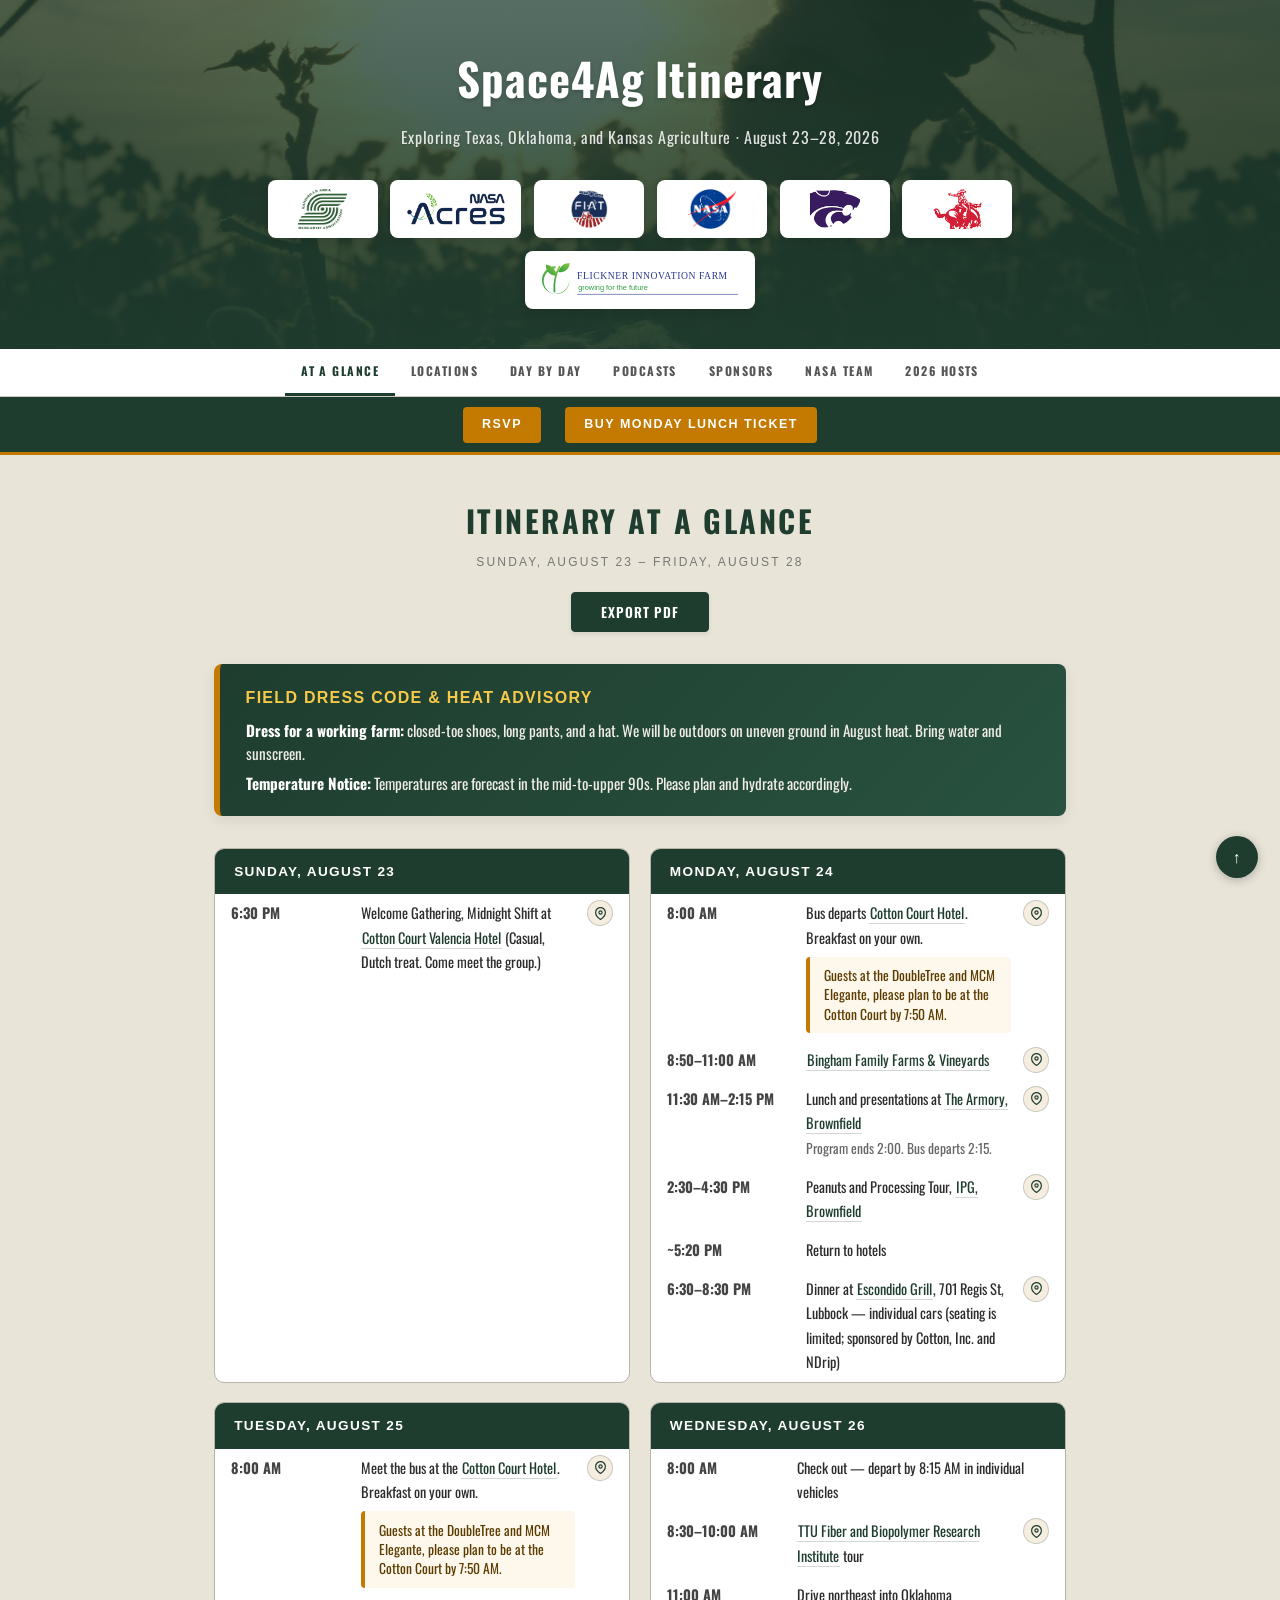
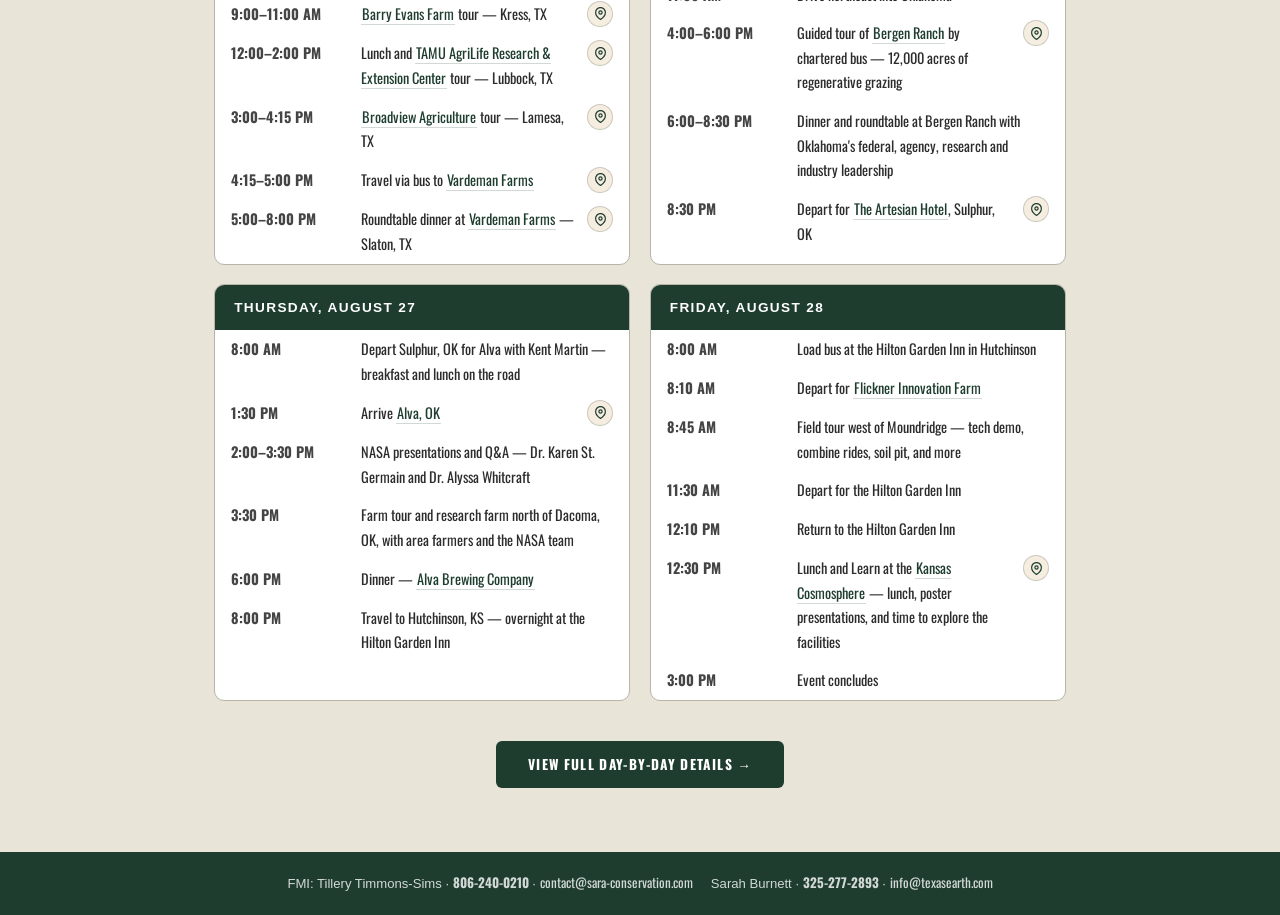
==== commit b660606b: "Commit" ====
--- a/index.html
+++ b/index.html
@@ -156,7 +156,7 @@
           </tr>
           <tr>
             <td>9:00–11:00 AM</td>
-            <td><a href="https://maps.google.com/?q=7187+FM+145+Kress+TX+79052" target="_blank" rel="noopener">Barry
+            <td><a href="https://maps.google.com/?q=34.370056,-101.801583" target="_blank" rel="noopener">Barry
                 Evans Farm</a> tour — Kress, TX</td>
           </tr>
           <tr>
@@ -188,7 +188,7 @@
         <table>
           <tr>
             <td>8:00 AM</td>
-            <td>Check out, breakfast on your own — depart by 8:15 AM in individual vehicles</td>
+            <td>Check out — depart by 8:15 AM in individual vehicles</td>
           </tr>
           <tr>
             <td>8:30–10:00 AM</td>
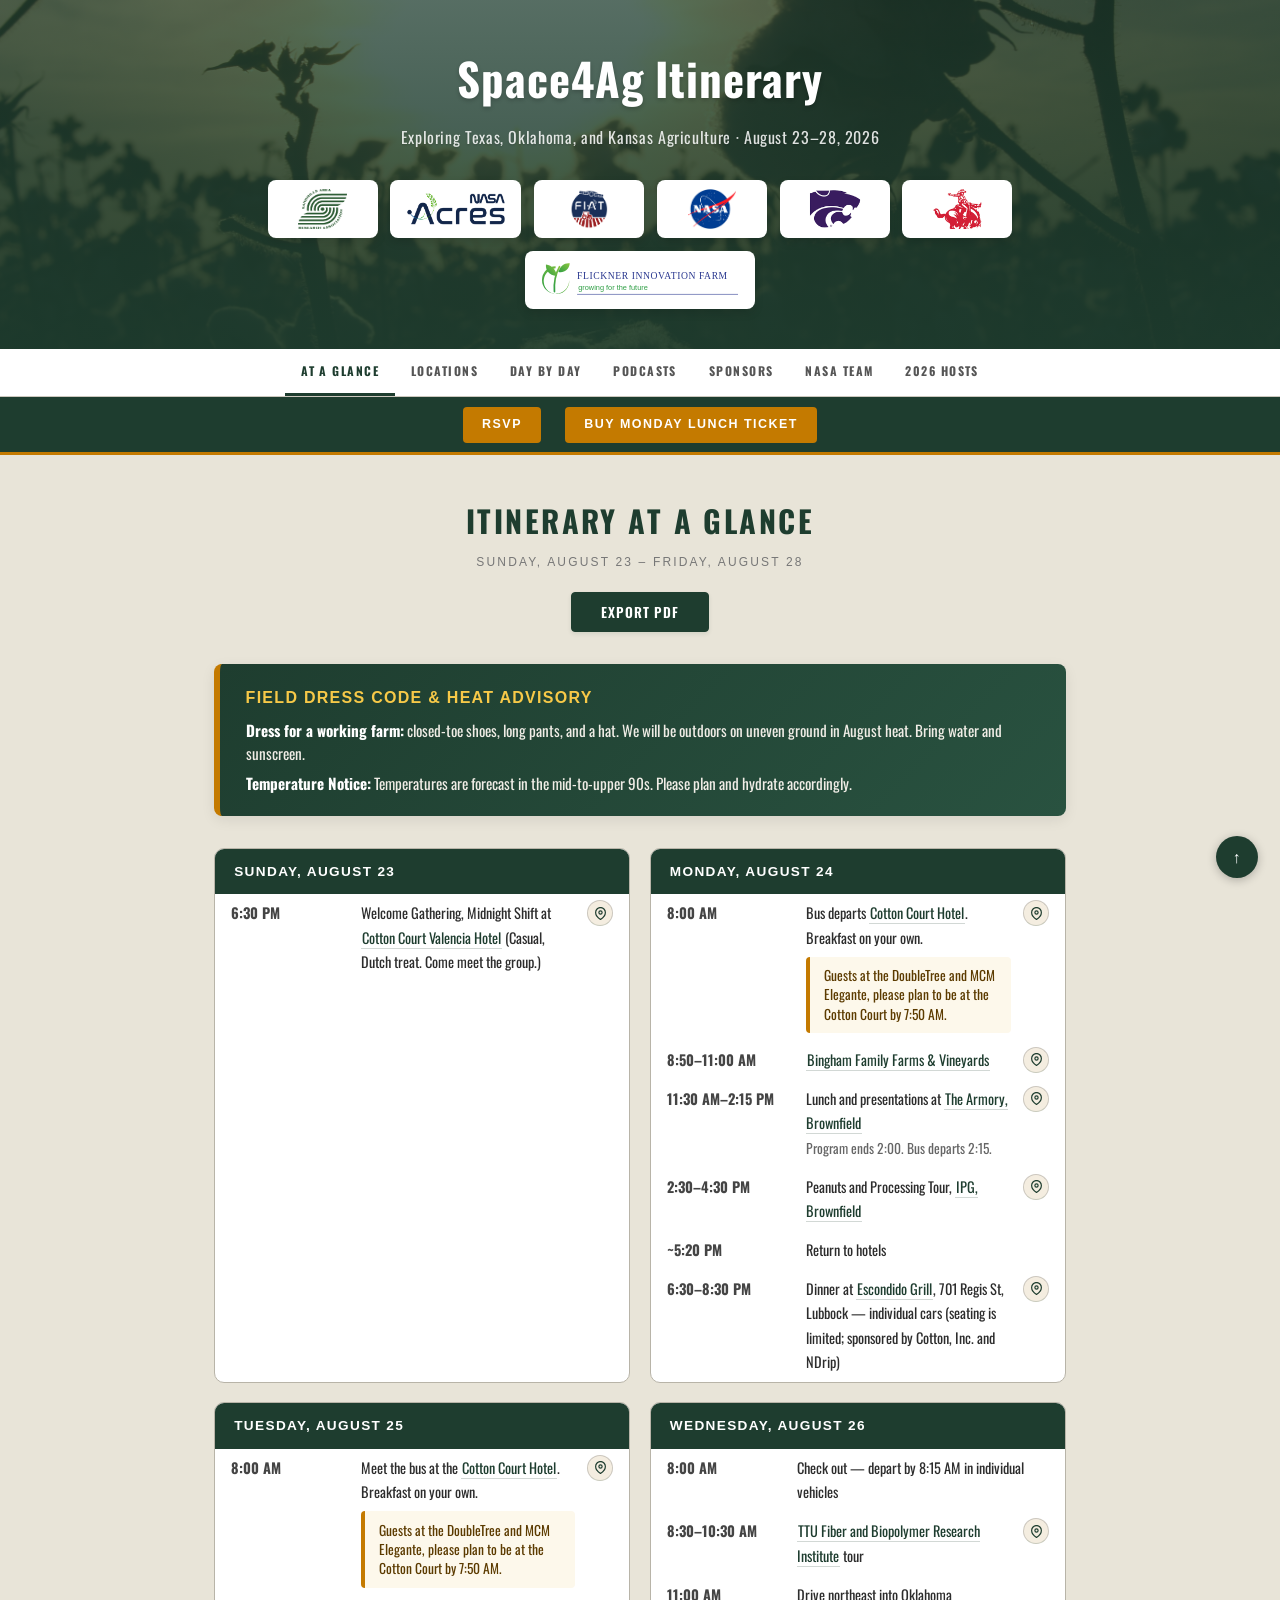
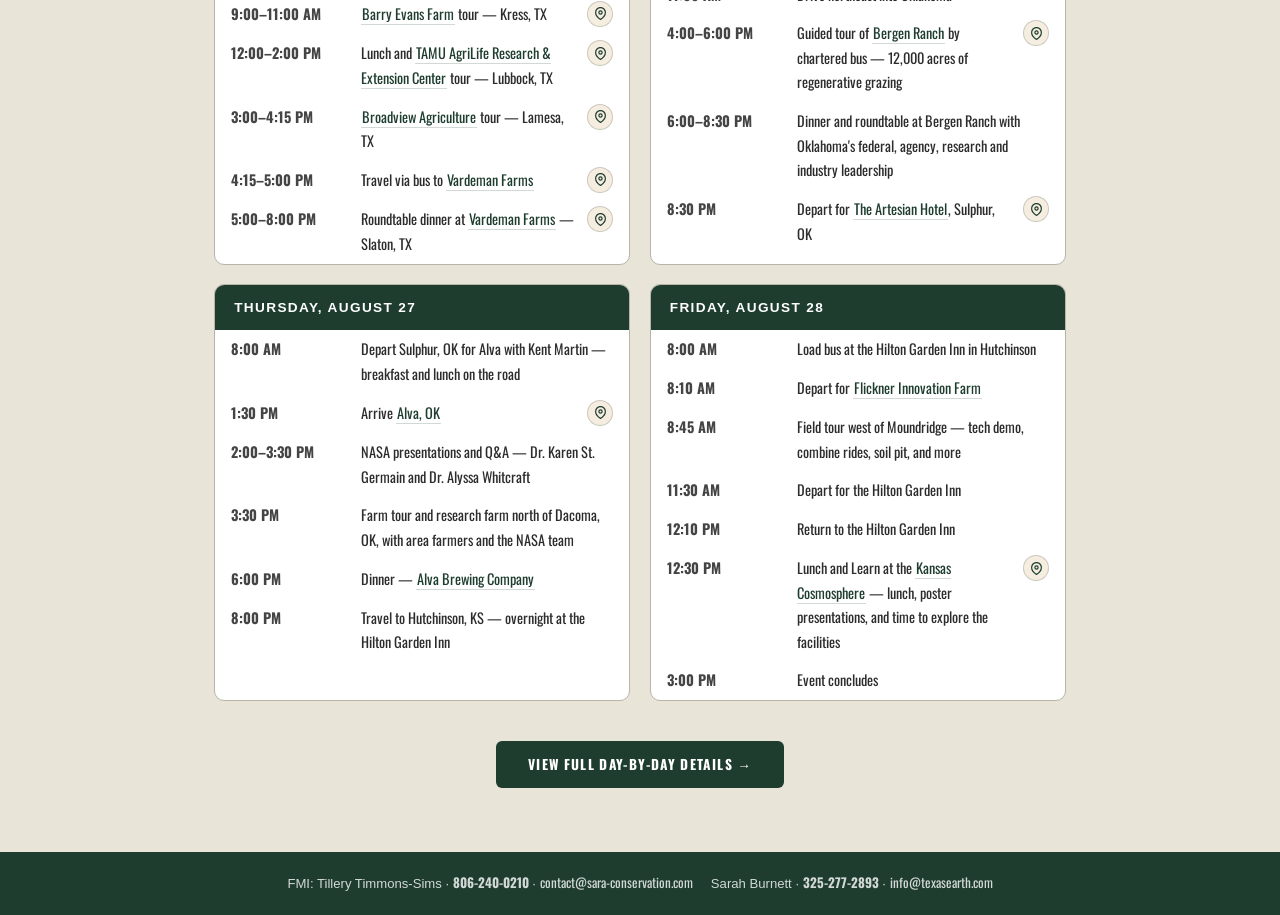
==== commit 50713756: "time update" ====
--- a/index.html
+++ b/index.html
@@ -191,7 +191,7 @@
             <td>Check out — depart by 8:15 AM in individual vehicles</td>
           </tr>
           <tr>
-            <td>8:30–10:00 AM</td>
+            <td>8:30–10:30 AM</td>
             <td><a href="https://maps.google.com/?q=1001+E+Texas+289+Loop+Frontage+Lubbock+TX+79403" target="_blank"
                 rel="noopener">TTU Fiber and Biopolymer Research Institute</a> tour</td>
           </tr>
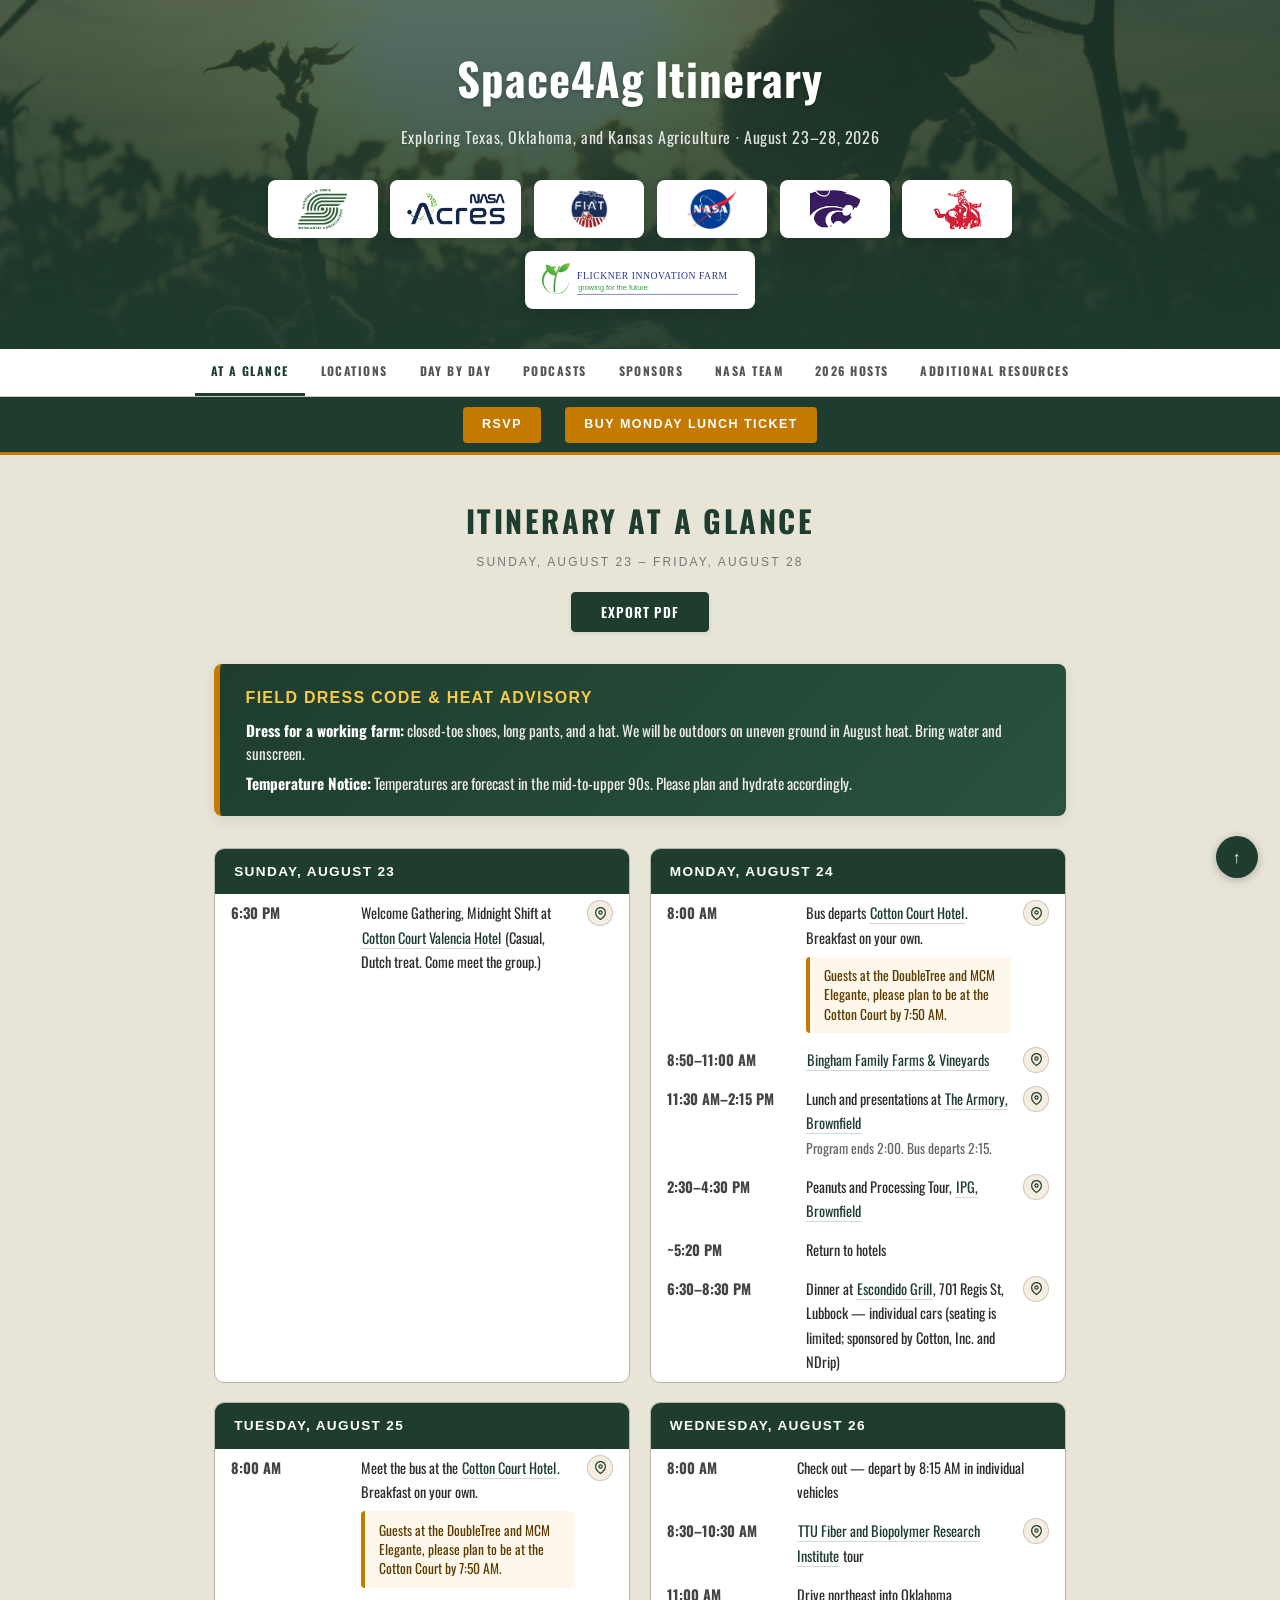
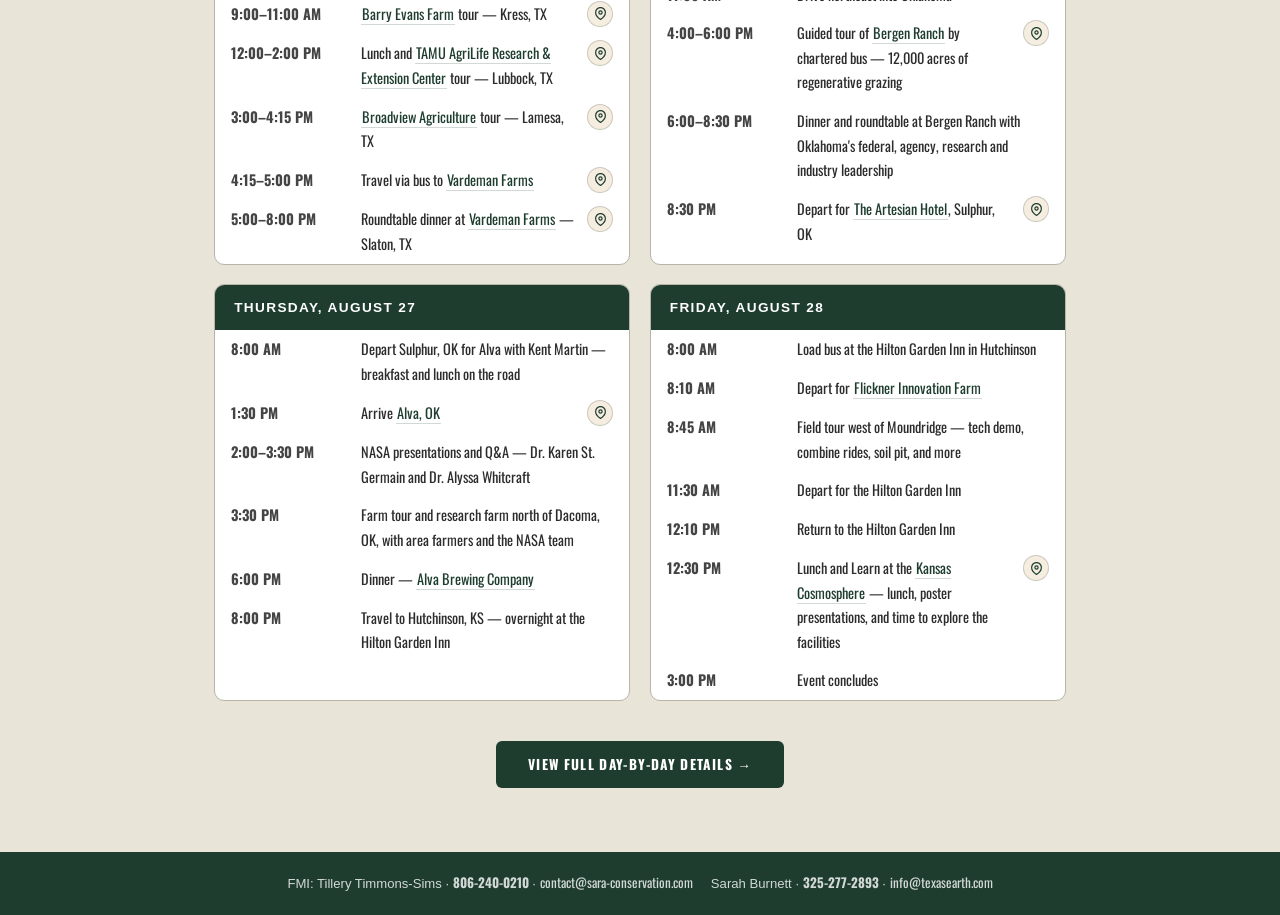
==== commit 85a71fe0: "update" ====
--- a/index.html
+++ b/index.html
@@ -29,7 +29,7 @@
         <a href="https://nasaacres.org/" target="_blank" rel="noopener" class="logo-box">
           <img src="images/image.png" alt="NASA Acres logo" />
         </a>
-        <a href="https://www.fiatag.org/" target="_blank" rel="noopener" class="logo-box">
+        <a href="https://www.nasaacres.org/fiat" target="_blank" rel="noopener" class="logo-box">
           <img src="images/image (1).png" alt="FIAT logo" />
         </a>
         <a href="https://www.nasa.gov/" target="_blank" rel="noopener" class="logo-box">
@@ -59,6 +59,7 @@
       <li><a href="sponsors.html">Sponsors</a></li>
       <li><a href="nasa-team.html">NASA Team</a></li>
       <li><a href="hosts.html">2026 Hosts</a></li>
+      <li><a href="resources.html">Additional Resources</a></li>
     </ul>
   </nav>
 
--- a/styles.css
+++ b/styles.css
@@ -1656,4 +1656,187 @@
 .phone-link {
   font-weight: 700;
   color: #1E3D2F;
+}
+
+/* ── Additional Resources Page ──────────────────────────────*/
+.resource-grid {
+  display: grid;
+  grid-template-columns: repeat(auto-fit, minmax(320px, 1fr));
+  gap: 1.4rem;
+  margin-top: 1rem;
+  margin-bottom: 2rem;
+}
+
+.resource-card {
+  background: #fff;
+  border: 1.5px solid #b8b4a8;
+  border-radius: 10px;
+  padding: 1.5rem;
+  display: flex;
+  flex-direction: column;
+  justify-content: space-between;
+  transition: transform 0.2s cubic-bezier(0.4, 0, 0.2, 1), box-shadow 0.2s cubic-bezier(0.4, 0, 0.2, 1);
+  box-shadow: 0 2px 6px rgba(0, 0, 0, 0.03);
+}
+
+.resource-card:hover {
+  transform: translateY(-2px);
+  box-shadow: 0 6px 16px rgba(0, 0, 0, 0.08);
+}
+
+.resource-card-header {
+  display: flex;
+  align-items: flex-start;
+  gap: 1rem;
+  margin-bottom: 0.75rem;
+}
+
+.resource-icon-badge {
+  flex-shrink: 0;
+  width: 46px;
+  height: 46px;
+  border-radius: 8px;
+  display: flex;
+  flex-direction: column;
+  align-items: center;
+  justify-content: center;
+  font-weight: 700;
+  font-size: 0.7rem;
+  letter-spacing: 0.06em;
+  text-transform: uppercase;
+}
+
+.resource-icon-badge.pdf {
+  background: #fee2e2;
+  color: #b91c1c;
+  border: 1.5px solid #fca5a5;
+}
+
+.resource-icon-badge.docx {
+  background: #dbeafe;
+  color: #1d4ed8;
+  border: 1.5px solid #93c5fd;
+}
+
+.resource-card-title-group {
+  flex-grow: 1;
+}
+
+.resource-card-title {
+  font-size: 1.1rem;
+  font-weight: 700;
+  color: #1E3D2F;
+  margin-bottom: 0.2rem;
+  line-height: 1.3;
+}
+
+.resource-card-meta {
+  font-family: 'Helvetica Neue', Arial, sans-serif;
+  font-size: 0.72rem;
+  font-weight: 700;
+  letter-spacing: 0.1em;
+  text-transform: uppercase;
+  color: #c47a00;
+}
+
+.resource-card-desc {
+  font-size: 0.88rem;
+  color: #555;
+  line-height: 1.5;
+  margin: 0.5rem 0 1.2rem;
+  flex-grow: 1;
+}
+
+.resource-card-actions {
+  display: flex;
+  flex-wrap: wrap;
+  gap: 0.6rem;
+  align-items: center;
+  padding-top: 0.9rem;
+  border-top: 1px dashed #e2decb;
+}
+
+.resource-btn {
+  display: inline-flex;
+  align-items: center;
+  justify-content: center;
+  gap: 0.4rem;
+  padding: 0.55rem 1rem;
+  border-radius: 6px;
+  font-family: 'Helvetica Neue', Arial, sans-serif;
+  font-size: 0.72rem;
+  font-weight: 700;
+  letter-spacing: 0.08em;
+  text-transform: uppercase;
+  text-decoration: none !important;
+  transition: all 0.2s cubic-bezier(0.4, 0, 0.2, 1);
+  cursor: pointer;
+}
+
+.resource-btn-primary {
+  background: #1E3D2F;
+  color: #fff !important;
+  border: 1px solid #1E3D2F;
+}
+
+.resource-btn-primary:hover {
+  background: #2e6347;
+  border-color: #2e6347;
+  color: #fff !important;
+  transform: translateY(-1px);
+  box-shadow: 0 3px 6px rgba(30, 61, 47, 0.2);
+}
+
+.resource-btn-secondary {
+  background: #f4ede0;
+  color: #1E3D2F !important;
+  border: 1px solid #ccc7be;
+}
+
+.resource-btn-secondary:hover {
+  background: #e8e0d0;
+  color: #1E3D2F !important;
+  border-color: #1E3D2F;
+  transform: translateY(-1px);
+}
+
+/* ── Bio Card Resource Attachment Link ─────────────────────*/
+.bio-resource-link {
+  margin-top: 0.85rem;
+  padding-top: 0.75rem;
+  border-top: 1px dashed #dedad0;
+  display: flex;
+  flex-wrap: wrap;
+  gap: 0.6rem;
+  align-items: center;
+}
+
+.bio-doc-btn {
+  display: inline-flex;
+  align-items: center;
+  gap: 0.45rem;
+  font-family: 'Helvetica Neue', Arial, sans-serif !important;
+  font-size: 0.74rem;
+  font-weight: 700;
+  letter-spacing: 0.04em;
+  text-transform: uppercase;
+  color: #1E3D2F !important;
+  background: #f4efe4;
+  border: 1.2px solid #ccc7be;
+  padding: 0.42rem 0.85rem;
+  border-radius: 6px;
+  text-decoration: none !important;
+  transition: all 0.2s cubic-bezier(0.4, 0, 0.2, 1);
+}
+
+.bio-doc-btn:hover {
+  background: #1E3D2F;
+  color: #fff !important;
+  border-color: #1E3D2F;
+  transform: translateY(-1px);
+  box-shadow: 0 3px 6px rgba(30, 61, 47, 0.15);
+}
+
+.bio-doc-btn svg {
+  flex-shrink: 0;
 }
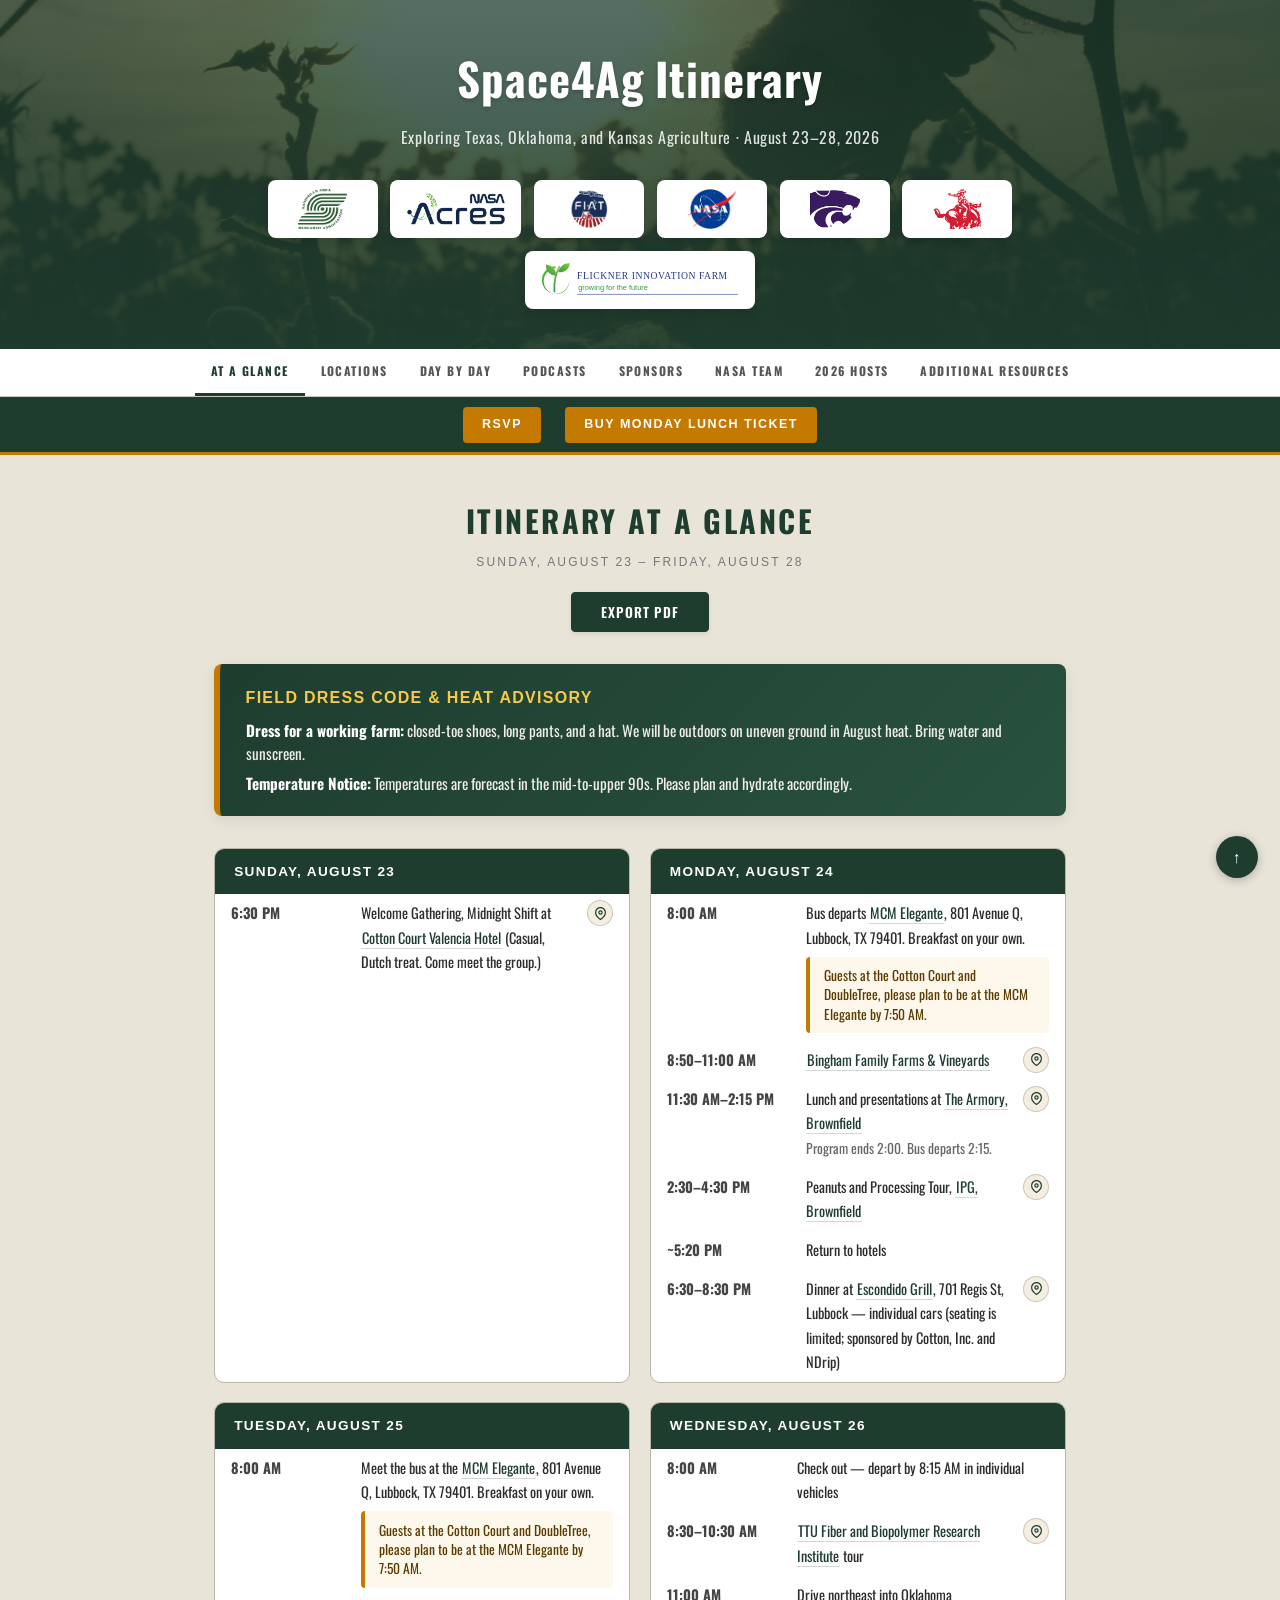
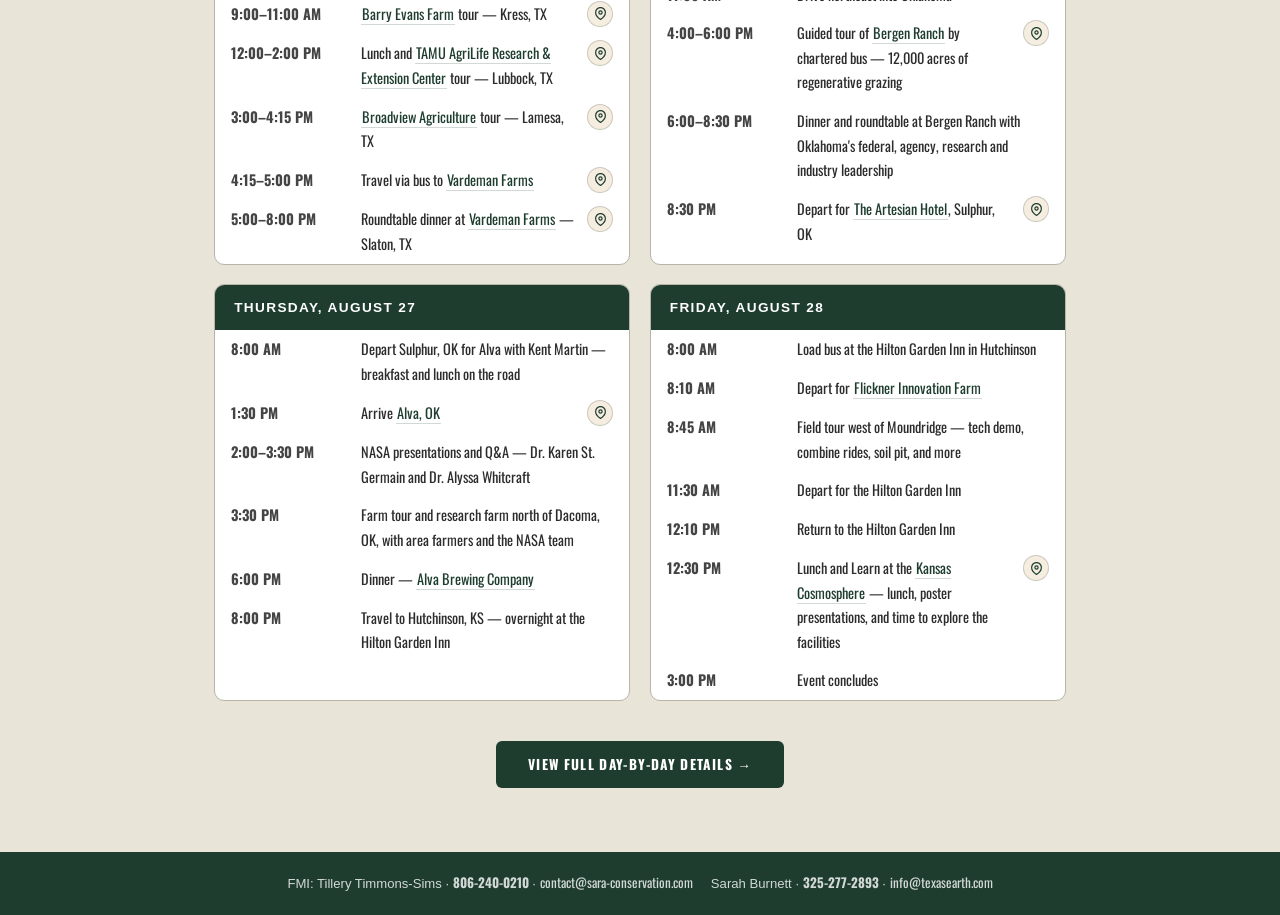
==== commit e8813208: "Commit" ====
--- a/index.html
+++ b/index.html
@@ -109,9 +109,9 @@
           <tr>
             <td>8:00 AM</td>
             <td>Bus departs <a
-                href="https://maps.google.com/?q=Cotton+Court+Hotel+Lubbock+TX" target="_blank" rel="noopener">Cotton
-                Court Hotel</a>. Breakfast on your own.
-                <div class="bus-callout">Guests at the DoubleTree and MCM Elegante, please plan to be at the Cotton Court by 7:50 AM.</div>
+                href="https://www.mcmelegantelubbock.com/" target="_blank" rel="noopener">MCM
+                Elegante</a>, 801 Avenue Q, Lubbock, TX 79401. Breakfast on your own.
+                <div class="bus-callout">Guests at the Cotton Court and DoubleTree, please plan to be at the MCM Elegante by 7:50 AM.</div>
             </td>
           </tr>
           <tr>
@@ -150,9 +150,9 @@
         <table>
           <tr>
             <td>8:00 AM</td>
-            <td>Meet the bus at the <a href="https://maps.google.com/?q=Cotton+Court+Hotel+Lubbock+TX" target="_blank"
-                rel="noopener">Cotton Court Hotel</a>. Breakfast on your own.
-                <div class="bus-callout">Guests at the DoubleTree and MCM Elegante, please plan to be at the Cotton Court by 7:50 AM.</div>
+            <td>Meet the bus at the <a href="https://www.mcmelegantelubbock.com/" target="_blank"
+                rel="noopener">MCM Elegante</a>, 801 Avenue Q, Lubbock, TX 79401. Breakfast on your own.
+                <div class="bus-callout">Guests at the Cotton Court and DoubleTree, please plan to be at the MCM Elegante by 7:50 AM.</div>
             </td>
           </tr>
           <tr>
